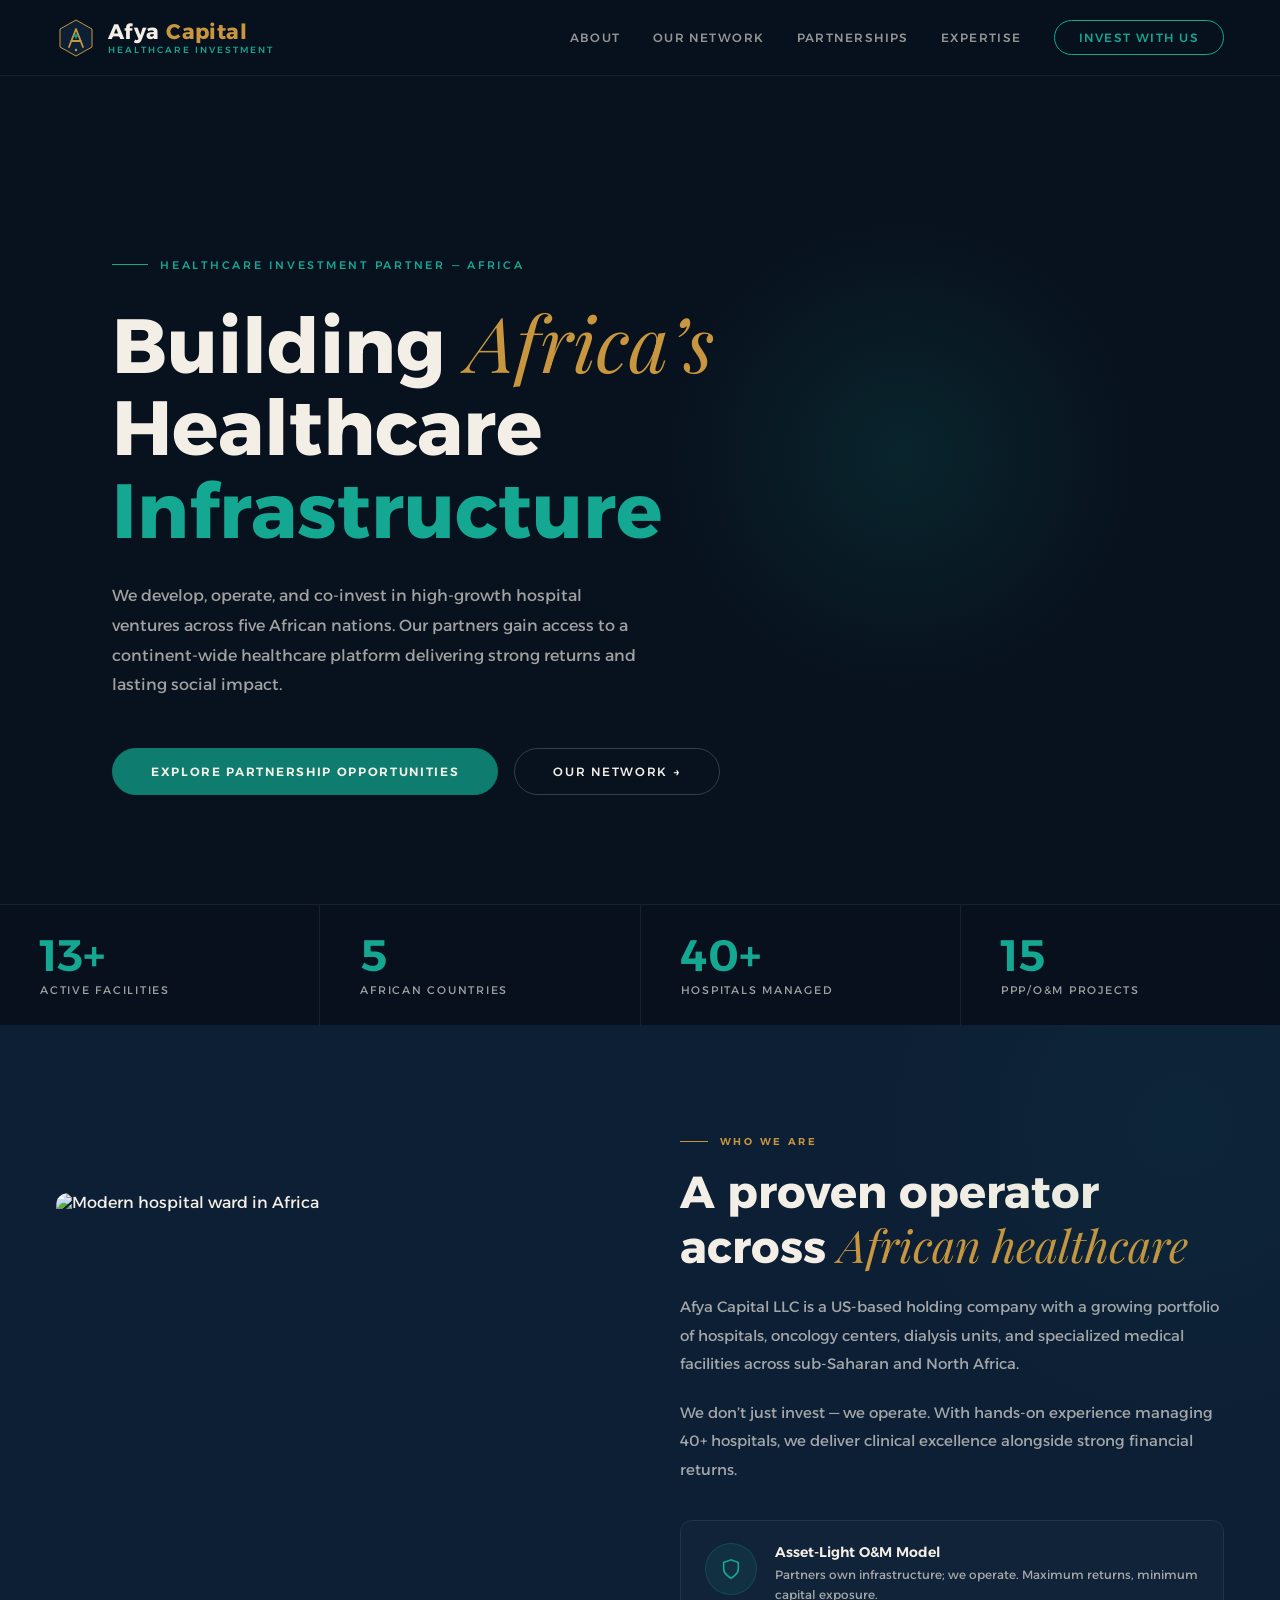
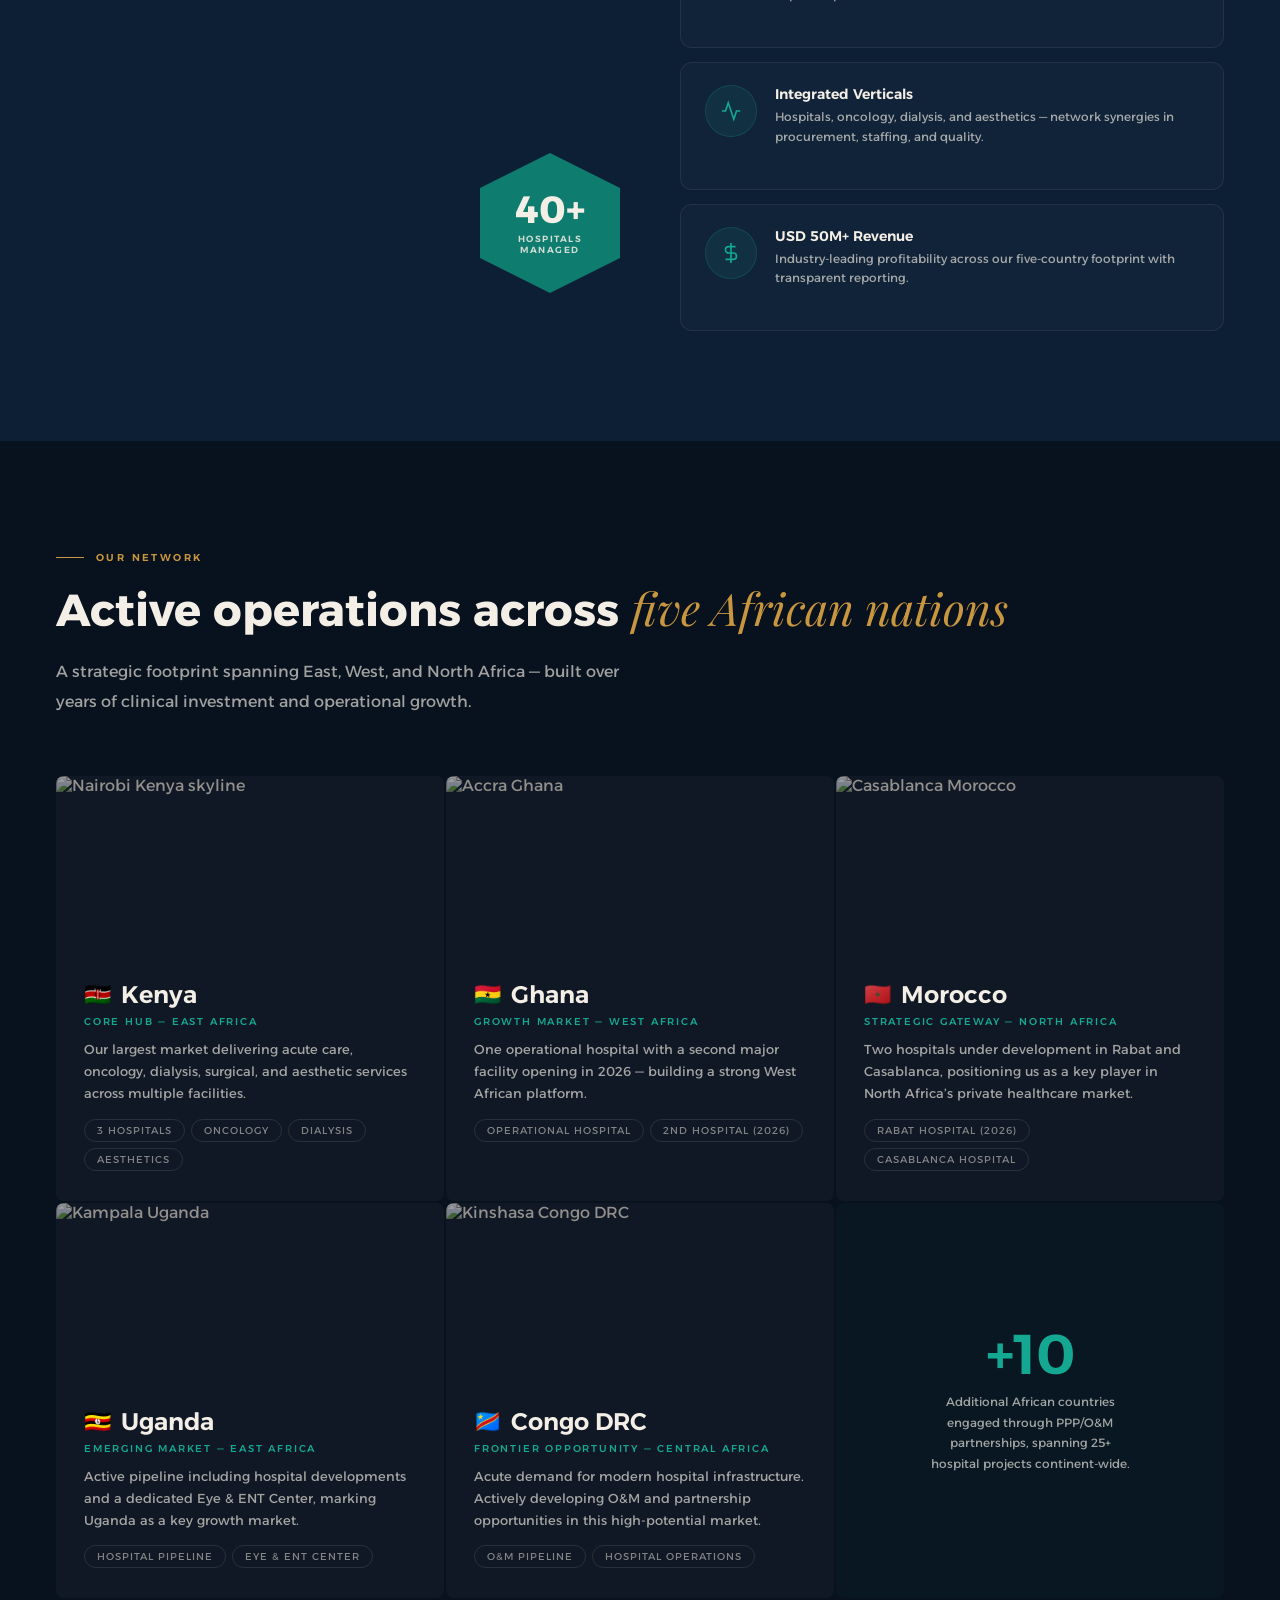
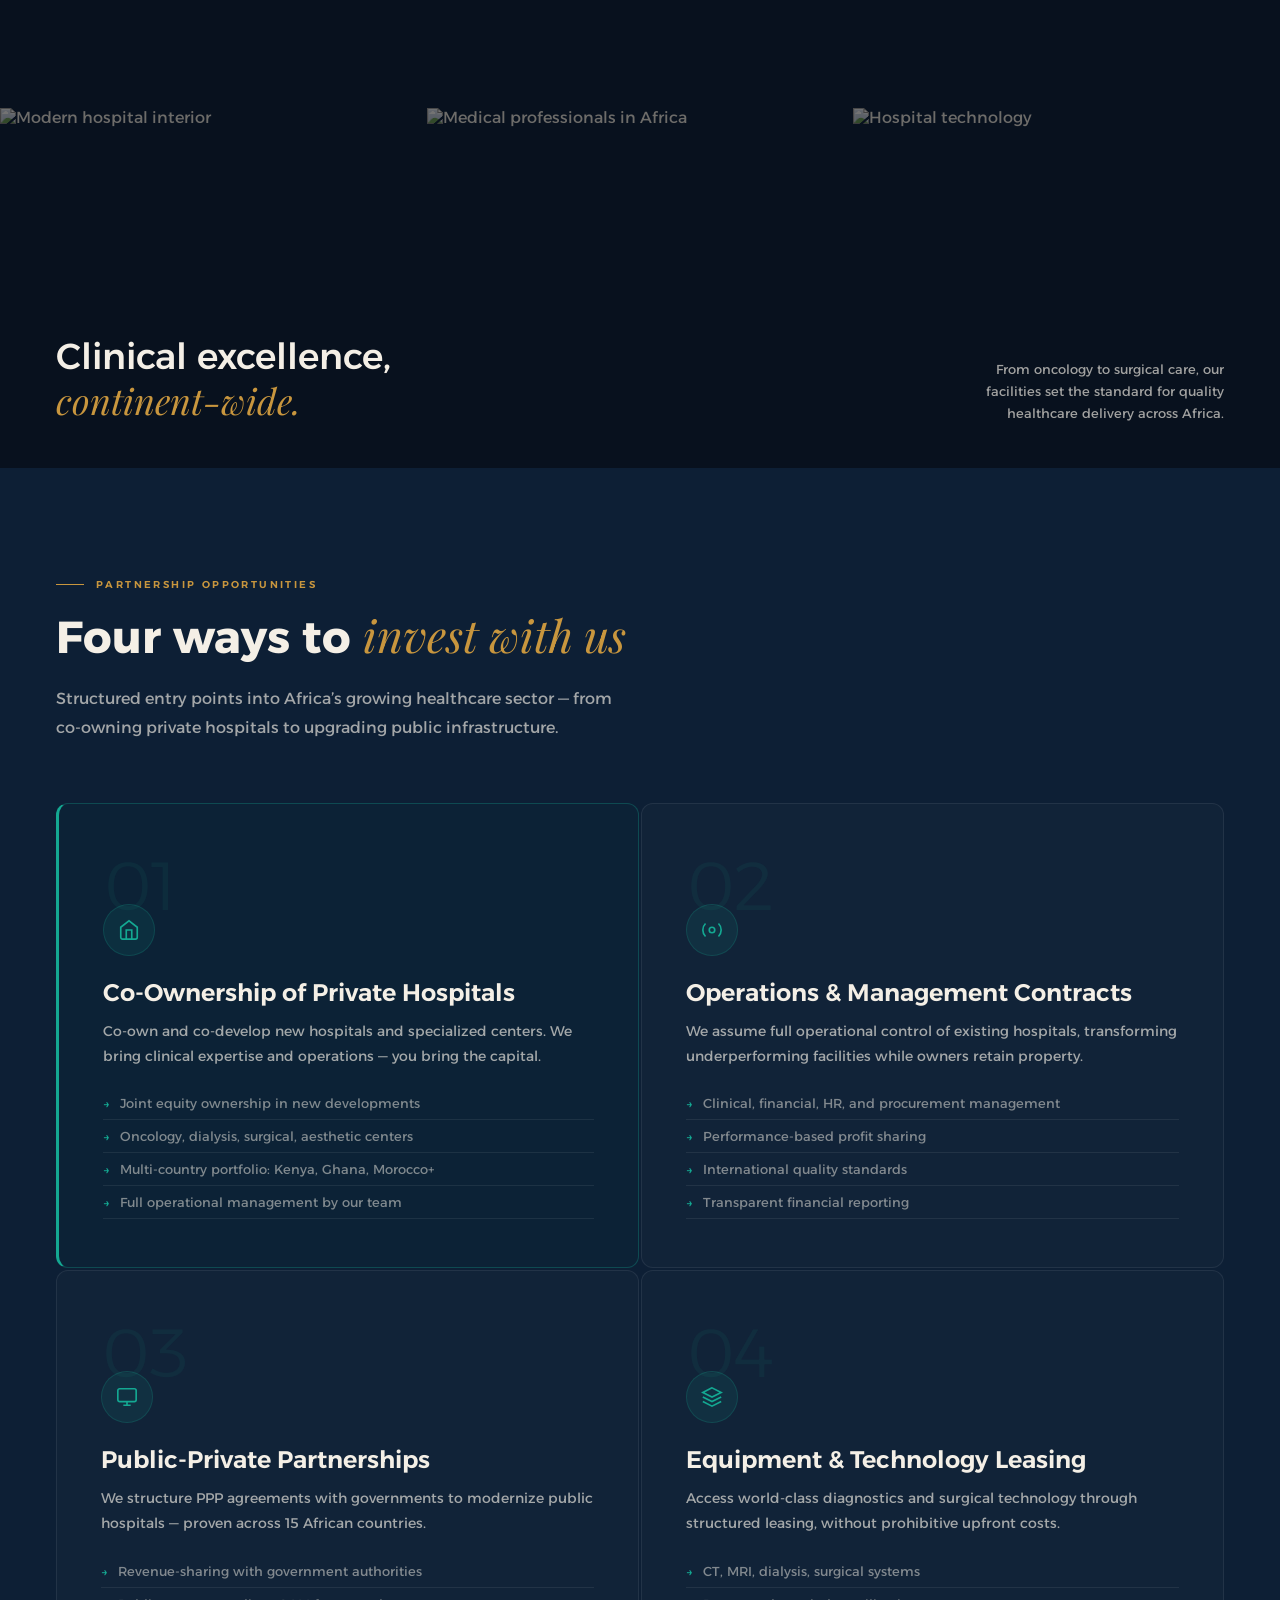
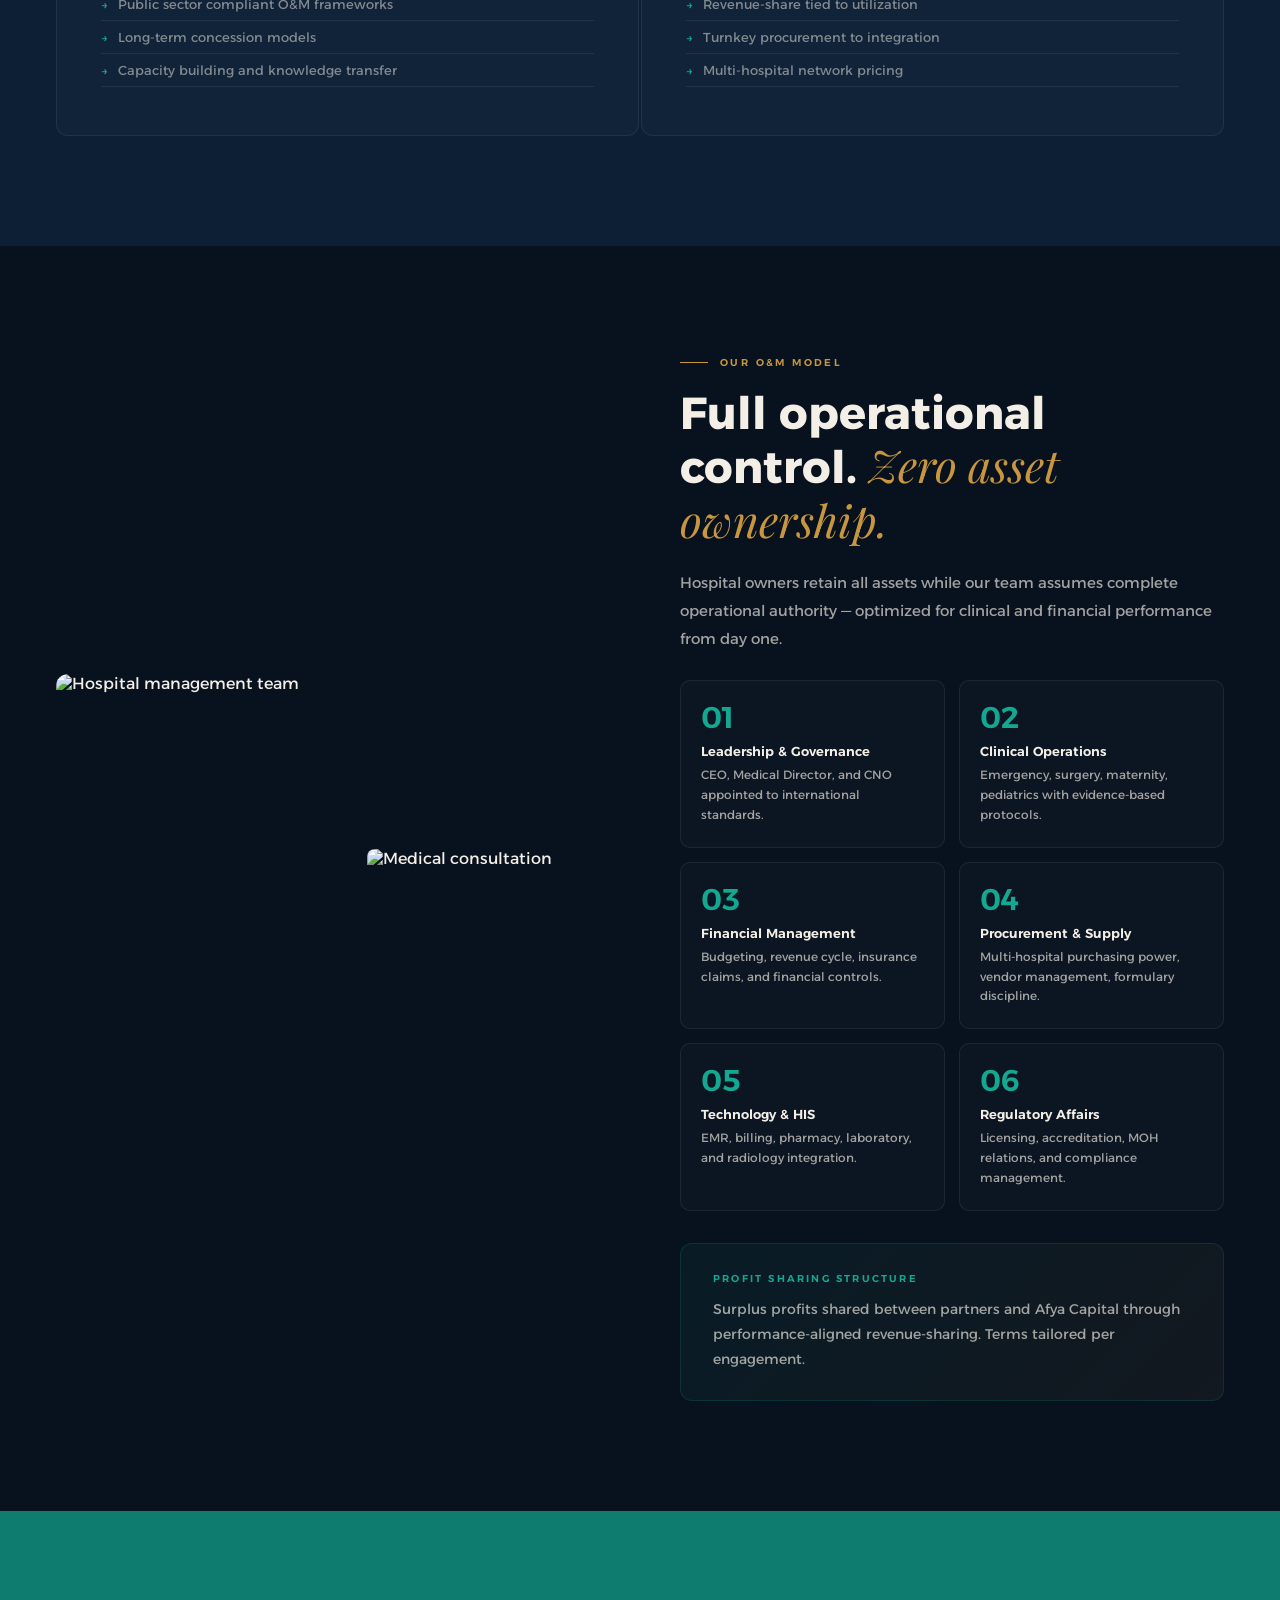
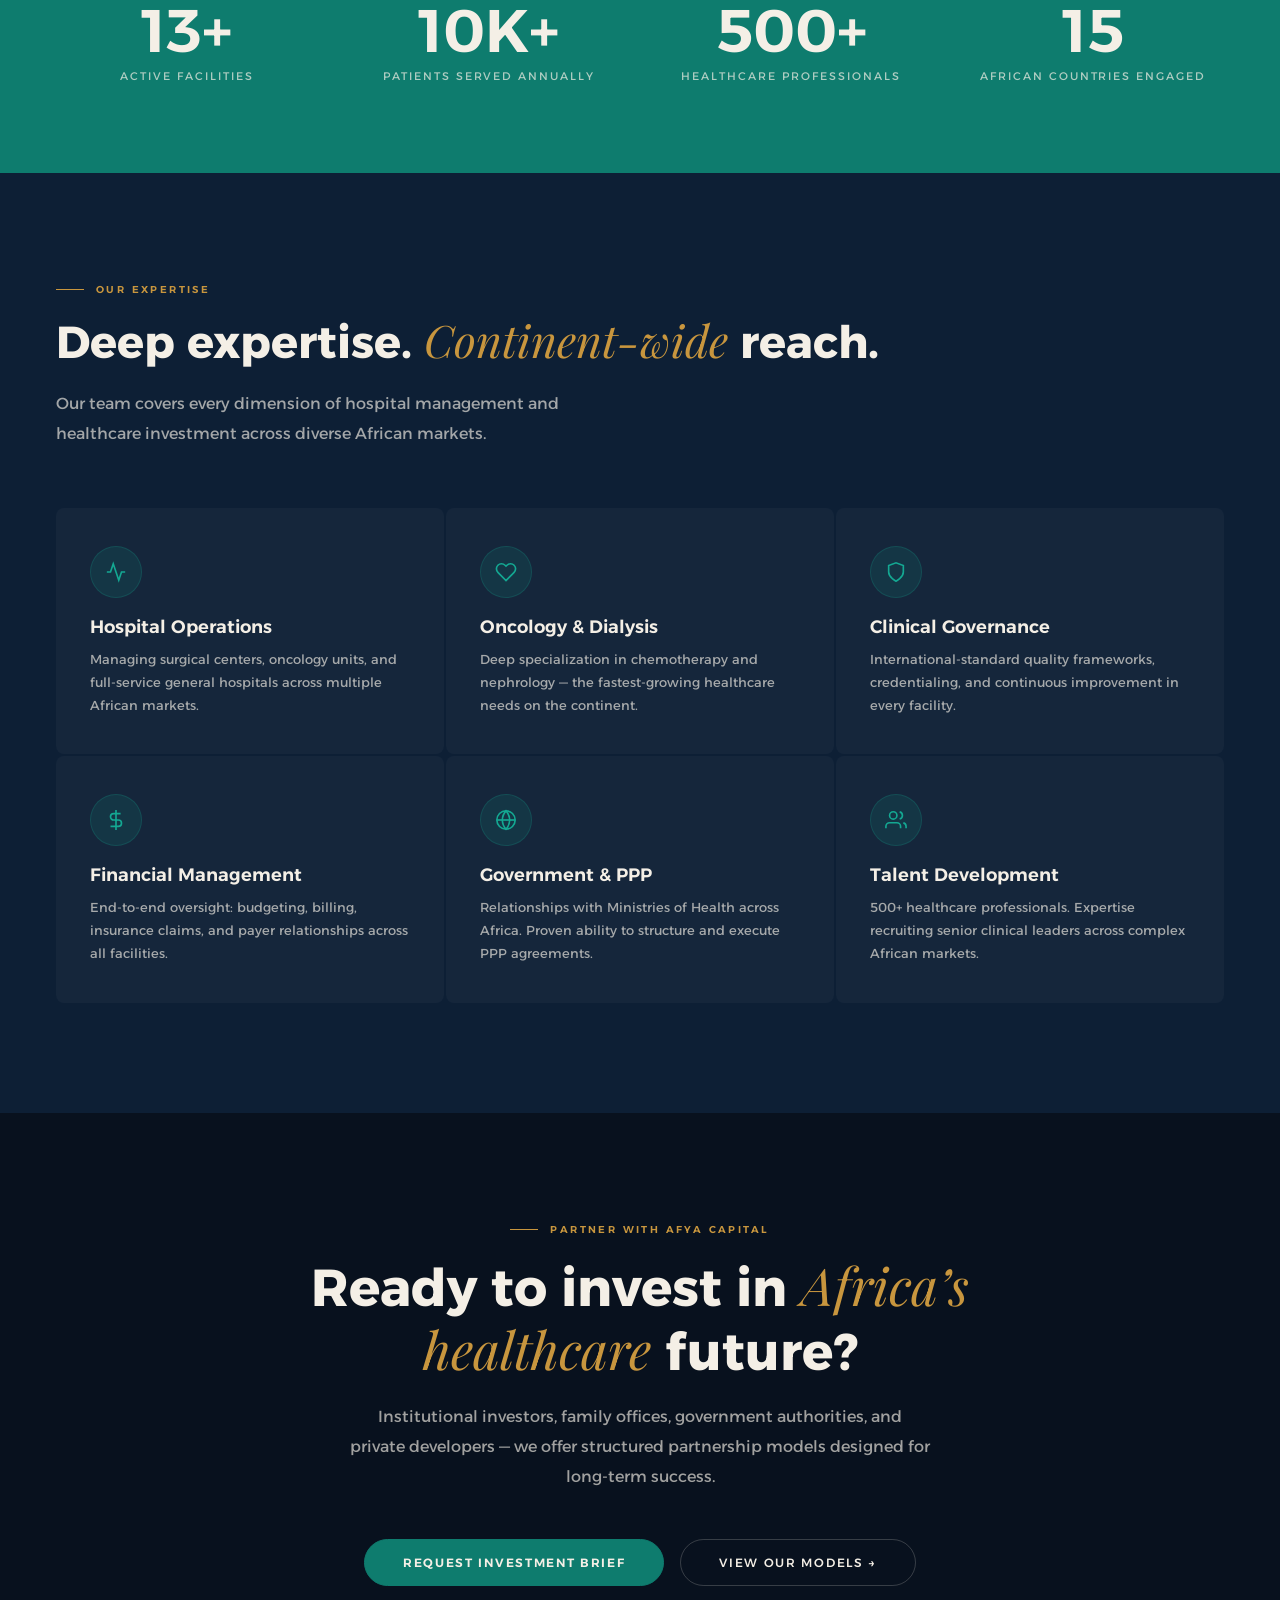
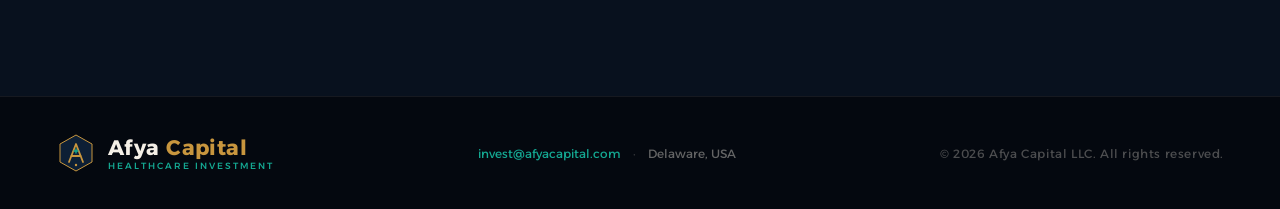
==== extracted/index.html @ 810f19a4 "Add extracted Archive.zip contents Raw extracted files from Archive.zip including both the standalon" ====
<!DOCTYPE html>
<html lang="en">
<head>
  <meta charset="UTF-8">
  <meta name="viewport" content="width=device-width, initial-scale=1.0">
  <title>Afya Capital — Building Africa's Healthcare Future</title>
  <meta name="description" content="Afya Capital is a diversified healthcare holding company developing, operating, and co-investing in high-growth hospital ventures across Africa.">
  <meta name="theme-color" content="#08111e">

  <!-- Open Graph -->
  <meta property="og:title" content="Afya Capital — Building Africa's Healthcare Future">
  <meta property="og:description" content="A diversified healthcare holding company developing, operating, and co-investing in high-growth hospital ventures across Africa.">
  <meta property="og:type" content="website">

  <!-- Twitter Card -->
  <meta name="twitter:card" content="summary_large_image">
  <meta name="twitter:title" content="Afya Capital — Building Africa's Healthcare Future">
  <meta name="twitter:description" content="Healthcare investment partner developing hospital ventures across Africa.">

  <!-- Preconnect -->
  <link rel="preconnect" href="https://fonts.googleapis.com">
  <link rel="preconnect" href="https://fonts.gstatic.com" crossorigin>

  <!-- Fonts: Alexandria (body + headings) + Playfair Display (accent italic only) -->
  <link href="https://fonts.googleapis.com/css2?family=Alexandria:wght@300;400;500;600;700;800&family=Playfair+Display:ital,wght@1,400;1,500&display=swap" rel="stylesheet">

  <!-- Styles -->
  <link rel="stylesheet" href="css/styles.css">
</head>
<body>

<!-- ======================================================================
     NAV
     ====================================================================== -->
<nav>
  <a href="#" class="nav-logo">
    <svg class="logo-mark" viewBox="0 0 40 40" fill="none" xmlns="http://www.w3.org/2000/svg" aria-hidden="true">
      <path d="M20 2L36 11V29L20 38L4 29V11L20 2Z" fill="#0d1f35" stroke="#c8963e" stroke-width="1"/>
      <path d="M13 29L20 11L27 29" stroke="#c8963e" stroke-width="1.8" stroke-linecap="round" stroke-linejoin="round"/>
      <path d="M15.5 23H24.5" stroke="#c8963e" stroke-width="1.8" stroke-linecap="round"/>
      <path d="M20 16V20M18 18H22" stroke="#14a892" stroke-width="1.4" stroke-linecap="round"/>
      <circle cx="20" cy="32" r="1.2" fill="#c8963e"/>
    </svg>
    <div class="logo-text-group">
      <div class="logo-name">Afya <span>Capital</span></div>
      <div class="logo-tagline">Healthcare Investment</div>
    </div>
  </a>
  <div class="nav-links" id="navLinks">
    <a href="#about">About</a>
    <a href="#network">Our Network</a>
    <a href="#partnerships">Partnerships</a>
    <a href="#expertise">Expertise</a>
    <a href="#contact" class="nav-cta">Invest With Us</a>
  </div>
  <button class="nav-hamburger" id="menuToggle" aria-label="Toggle navigation menu" aria-expanded="false">
    <span></span>
    <span></span>
    <span></span>
  </button>
</nav>

<main>

<!-- ======================================================================
     HERO
     ====================================================================== -->
<section id="hero">
  <div class="hero-image"></div>
  <div class="hero-overlay"></div>
  <div class="hero-glow"></div>
  <div class="hero-content">
    <div class="hero-eyebrow">
      <div class="hero-eyebrow-line"></div>
      <span>Healthcare Investment Partner &mdash; Africa</span>
    </div>
    <h1>Building <em class="italic">Africa&rsquo;s</em><br>Healthcare<br><span class="accent">Infrastructure</span></h1>
    <p class="hero-body">We develop, operate, and co-invest in high-growth hospital ventures across five African nations. Our partners gain access to a continent-wide healthcare platform delivering strong returns and lasting social impact.</p>
    <div class="hero-actions">
      <a href="#partnerships" class="btn-gold">Explore Partnership Opportunities</a>
      <a href="#network" class="btn-ghost">Our Network &rarr;</a>
    </div>
  </div>
  <div class="hero-stats">
    <div class="hstat"><div class="hstat-num">13+</div><div class="hstat-label">Active Facilities</div></div>
    <div class="hstat"><div class="hstat-num">5</div><div class="hstat-label">African Countries</div></div>
    <div class="hstat"><div class="hstat-num">40+</div><div class="hstat-label">Hospitals Managed</div></div>
    <div class="hstat"><div class="hstat-num">15</div><div class="hstat-label">PPP/O&amp;M Projects</div></div>
  </div>
</section>

<!-- ======================================================================
     ABOUT
     ====================================================================== -->
<section id="about" class="animate-on-scroll">
  <div class="container">
    <div class="about-layout">
      <div class="about-image-wrap">
        <img class="about-img" src="https://images.unsplash.com/photo-1631815588090-d4bfec5b1ccb?w=800&q=80&auto=format&fit=crop" alt="Modern hospital ward in Africa" loading="lazy">
        <div class="about-img-badge">
          <div class="badge-num">40+</div>
          <div class="badge-text">Hospitals<br>Managed</div>
        </div>
      </div>
      <div class="about-text">
        <div class="eyebrow"><span>Who We Are</span></div>
        <h2>A proven operator across <em>African healthcare</em></h2>
        <p>Afya Capital LLC is a US-based holding company with a growing portfolio of hospitals, oncology centers, dialysis units, and specialized medical facilities across sub-Saharan and North Africa.</p>
        <p>We don&rsquo;t just invest &mdash; we operate. With hands-on experience managing 40+ hospitals, we deliver clinical excellence alongside strong financial returns.</p>
        <div class="pillars">
          <div class="pillar">
            <div class="pillar-icon"><svg viewBox="0 0 24 24" aria-hidden="true"><path d="M12 22s8-4 8-10V5l-8-3-8 3v7c0 6 8 10 8 10z"/></svg></div>
            <div class="pillar-body">
              <h4>Asset-Light O&amp;M Model</h4>
              <p>Partners own infrastructure; we operate. Maximum returns, minimum capital exposure.</p>
            </div>
          </div>
          <div class="pillar">
            <div class="pillar-icon"><svg viewBox="0 0 24 24" aria-hidden="true"><polyline points="22 12 18 12 15 21 9 3 6 12 2 12"/></svg></div>
            <div class="pillar-body">
              <h4>Integrated Verticals</h4>
              <p>Hospitals, oncology, dialysis, and aesthetics &mdash; network synergies in procurement, staffing, and quality.</p>
            </div>
          </div>
          <div class="pillar">
            <div class="pillar-icon"><svg viewBox="0 0 24 24" aria-hidden="true"><line x1="12" y1="1" x2="12" y2="23"/><path d="M17 5H9.5a3.5 3.5 0 000 7h5a3.5 3.5 0 010 7H6"/></svg></div>
            <div class="pillar-body">
              <h4>USD 50M+ Revenue</h4>
              <p>Industry-leading profitability across our five-country footprint with transparent reporting.</p>
            </div>
          </div>
        </div>
      </div>
    </div>
  </div>
</section>

<!-- ======================================================================
     NETWORK
     ====================================================================== -->
<section id="network" class="animate-on-scroll">
  <div class="container">
    <div class="eyebrow"><span>Our Network</span></div>
    <h2>Active operations across <em>five African nations</em></h2>
    <p class="lead">A strategic footprint spanning East, West, and North Africa &mdash; built over years of clinical investment and operational growth.</p>
    <div class="countries-grid">
      <div class="country-card">
        <img class="country-img" src="https://images.unsplash.com/photo-1611348524140-53c9a25263d6?w=700&q=70&auto=format&fit=crop" alt="Nairobi Kenya skyline" loading="lazy">
        <div class="country-body">
          <div class="country-flag-name"><span class="cflag">&#x1F1F0;&#x1F1EA;</span><span class="cname">Kenya</span></div>
          <div class="crole">Core Hub &mdash; East Africa</div>
          <p class="cdesc">Our largest market delivering acute care, oncology, dialysis, surgical, and aesthetic services across multiple facilities.</p>
          <div class="ctags"><span class="ctag">3 Hospitals</span><span class="ctag">Oncology</span><span class="ctag">Dialysis</span><span class="ctag">Aesthetics</span></div>
        </div>
      </div>
      <div class="country-card">
        <img class="country-img" src="https://images.unsplash.com/photo-1596005554384-d293674c91d7?w=700&q=70&auto=format&fit=crop" alt="Accra Ghana" loading="lazy">
        <div class="country-body">
          <div class="country-flag-name"><span class="cflag">&#x1F1EC;&#x1F1ED;</span><span class="cname">Ghana</span></div>
          <div class="crole">Growth Market &mdash; West Africa</div>
          <p class="cdesc">One operational hospital with a second major facility opening in 2026 &mdash; building a strong West African platform.</p>
          <div class="ctags"><span class="ctag">Operational Hospital</span><span class="ctag">2nd Hospital (2026)</span></div>
        </div>
      </div>
      <div class="country-card">
        <img class="country-img" src="https://images.unsplash.com/photo-1569383746724-6f1b882b8f46?w=700&q=70&auto=format&fit=crop" alt="Casablanca Morocco" loading="lazy">
        <div class="country-body">
          <div class="country-flag-name"><span class="cflag">&#x1F1F2;&#x1F1E6;</span><span class="cname">Morocco</span></div>
          <div class="crole">Strategic Gateway &mdash; North Africa</div>
          <p class="cdesc">Two hospitals under development in Rabat and Casablanca, positioning us as a key player in North Africa&rsquo;s private healthcare market.</p>
          <div class="ctags"><span class="ctag">Rabat Hospital (2026)</span><span class="ctag">Casablanca Hospital</span></div>
        </div>
      </div>
      <div class="country-card">
        <img class="country-img" src="https://images.unsplash.com/photo-1619451334792-150fd785ee74?w=700&q=70&auto=format&fit=crop" alt="Kampala Uganda" loading="lazy">
        <div class="country-body">
          <div class="country-flag-name"><span class="cflag">&#x1F1FA;&#x1F1EC;</span><span class="cname">Uganda</span></div>
          <div class="crole">Emerging Market &mdash; East Africa</div>
          <p class="cdesc">Active pipeline including hospital developments and a dedicated Eye &amp; ENT Center, marking Uganda as a key growth market.</p>
          <div class="ctags"><span class="ctag">Hospital Pipeline</span><span class="ctag">Eye &amp; ENT Center</span></div>
        </div>
      </div>
      <div class="country-card">
        <img class="country-img" src="https://images.unsplash.com/photo-1580060839134-75a5edca2e99?w=700&q=70&auto=format&fit=crop" alt="Kinshasa Congo DRC" loading="lazy">
        <div class="country-body">
          <div class="country-flag-name"><span class="cflag">&#x1F1E8;&#x1F1E9;</span><span class="cname">Congo DRC</span></div>
          <div class="crole">Frontier Opportunity &mdash; Central Africa</div>
          <p class="cdesc">Acute demand for modern hospital infrastructure. Actively developing O&amp;M and partnership opportunities in this high-potential market.</p>
          <div class="ctags"><span class="ctag">O&amp;M Pipeline</span><span class="ctag">Hospital Operations</span></div>
        </div>
      </div>
      <div class="country-card country-card-more">
        <div class="country-body">
          <div class="more-num">+10</div>
          <p class="more-text">Additional African countries engaged through PPP/O&amp;M partnerships, spanning 25+ hospital projects continent-wide.</p>
        </div>
      </div>
    </div>
  </div>
</section>

<!-- ======================================================================
     IMAGE BAND
     ====================================================================== -->
<div class="image-band">
  <img class="band-img" src="https://images.unsplash.com/photo-1519494026892-80bbd2d6fd0d?w=700&q=70&auto=format&fit=crop" alt="Modern hospital interior" loading="lazy">
  <img class="band-img" src="https://images.unsplash.com/photo-1584982751601-97dcc096659c?w=700&q=70&auto=format&fit=crop" alt="Medical professionals in Africa" loading="lazy">
  <img class="band-img" src="https://images.unsplash.com/photo-1666214280557-f1b5022eb634?w=700&q=70&auto=format&fit=crop" alt="Hospital technology" loading="lazy">
  <div class="band-overlay"></div>
  <div class="band-caption">
    <h3>Clinical excellence, <em>continent-wide.</em></h3>
    <p>From oncology to surgical care, our facilities set the standard for quality healthcare delivery across Africa.</p>
  </div>
</div>

<!-- ======================================================================
     PARTNERSHIPS
     ====================================================================== -->
<section id="partnerships" class="animate-on-scroll">
  <div class="container">
    <div class="eyebrow"><span>Partnership Opportunities</span></div>
    <h2>Four ways to <em>invest with us</em></h2>
    <p class="lead">Structured entry points into Africa&rsquo;s growing healthcare sector &mdash; from co-owning private hospitals to upgrading public infrastructure.</p>
    <div class="pship-grid">
      <div class="pship-card pship-featured">
        <div class="pship-num">01</div>
        <div class="pship-icon"><svg viewBox="0 0 24 24" aria-hidden="true"><path d="M3 9l9-7 9 7v11a2 2 0 01-2 2H5a2 2 0 01-2-2z"/><polyline points="9 22 9 12 15 12 15 22"/></svg></div>
        <h3>Co-Ownership of Private Hospitals</h3>
        <p>Co-own and co-develop new hospitals and specialized centers. We bring clinical expertise and operations &mdash; you bring the capital.</p>
        <ul>
          <li>Joint equity ownership in new developments</li>
          <li>Oncology, dialysis, surgical, aesthetic centers</li>
          <li>Multi-country portfolio: Kenya, Ghana, Morocco+</li>
          <li>Full operational management by our team</li>
        </ul>
      </div>
      <div class="pship-card">
        <div class="pship-num">02</div>
        <div class="pship-icon"><svg viewBox="0 0 24 24" aria-hidden="true"><circle cx="12" cy="12" r="3"/><path d="M19.07 4.93a10 10 0 010 14.14M4.93 4.93a10 10 0 000 14.14"/></svg></div>
        <h3>Operations &amp; Management Contracts</h3>
        <p>We assume full operational control of existing hospitals, transforming underperforming facilities while owners retain property.</p>
        <ul>
          <li>Clinical, financial, HR, and procurement management</li>
          <li>Performance-based profit sharing</li>
          <li>International quality standards</li>
          <li>Transparent financial reporting</li>
        </ul>
      </div>
      <div class="pship-card">
        <div class="pship-num">03</div>
        <div class="pship-icon"><svg viewBox="0 0 24 24" aria-hidden="true"><rect x="2" y="3" width="20" height="14" rx="2"/><path d="M8 21h8M12 17v4"/></svg></div>
        <h3>Public-Private Partnerships</h3>
        <p>We structure PPP agreements with governments to modernize public hospitals &mdash; proven across 15 African countries.</p>
        <ul>
          <li>Revenue-sharing with government authorities</li>
          <li>Public sector compliant O&amp;M frameworks</li>
          <li>Long-term concession models</li>
          <li>Capacity building and knowledge transfer</li>
        </ul>
      </div>
      <div class="pship-card">
        <div class="pship-num">04</div>
        <div class="pship-icon"><svg viewBox="0 0 24 24" aria-hidden="true"><path d="M12 2L2 7l10 5 10-5-10-5zM2 17l10 5 10-5M2 12l10 5 10-5"/></svg></div>
        <h3>Equipment &amp; Technology Leasing</h3>
        <p>Access world-class diagnostics and surgical technology through structured leasing, without prohibitive upfront costs.</p>
        <ul>
          <li>CT, MRI, dialysis, surgical systems</li>
          <li>Revenue-share tied to utilization</li>
          <li>Turnkey procurement to integration</li>
          <li>Multi-hospital network pricing</li>
        </ul>
      </div>
    </div>
  </div>
</section>

<!-- ======================================================================
     O&M MODEL
     ====================================================================== -->
<section id="om" class="animate-on-scroll">
  <div class="container">
    <div class="om-layout">
      <div class="om-image-stack">
        <img class="om-img-main" src="https://images.unsplash.com/photo-1586773860418-d37222d8fce3?w=800&q=80&auto=format&fit=crop" alt="Hospital management team" loading="lazy">
        <img class="om-img-inset" src="https://images.unsplash.com/photo-1576091160399-112ba8d25d1d?w=500&q=80&auto=format&fit=crop" alt="Medical consultation" loading="lazy">
      </div>
      <div>
        <div class="eyebrow"><span>Our O&amp;M Model</span></div>
        <h2>Full operational control. <em>Zero asset ownership.</em></h2>
        <p class="om-text-lead">Hospital owners retain all assets while our team assumes complete operational authority &mdash; optimized for clinical and financial performance from day one.</p>
        <div class="om-cards">
          <div class="om-card"><div class="om-card-n">01</div><h4>Leadership &amp; Governance</h4><p>CEO, Medical Director, and CNO appointed to international standards.</p></div>
          <div class="om-card"><div class="om-card-n">02</div><h4>Clinical Operations</h4><p>Emergency, surgery, maternity, pediatrics with evidence-based protocols.</p></div>
          <div class="om-card"><div class="om-card-n">03</div><h4>Financial Management</h4><p>Budgeting, revenue cycle, insurance claims, and financial controls.</p></div>
          <div class="om-card"><div class="om-card-n">04</div><h4>Procurement &amp; Supply</h4><p>Multi-hospital purchasing power, vendor management, formulary discipline.</p></div>
          <div class="om-card"><div class="om-card-n">05</div><h4>Technology &amp; HIS</h4><p>EMR, billing, pharmacy, laboratory, and radiology integration.</p></div>
          <div class="om-card"><div class="om-card-n">06</div><h4>Regulatory Affairs</h4><p>Licensing, accreditation, MOH relations, and compliance management.</p></div>
        </div>
        <div class="profit-box">
          <h4>Profit Sharing Structure</h4>
          <p>Surplus profits shared between partners and Afya Capital through performance-aligned revenue-sharing. Terms tailored per engagement.</p>
        </div>
      </div>
    </div>
  </div>
</section>

<!-- ======================================================================
     IMPACT BAND
     ====================================================================== -->
<div class="impact-band">
  <div class="impact-inner">
    <div class="impact-grid">
      <div class="impact-stat"><div class="impact-num">13+</div><div class="impact-label">Active Facilities</div></div>
      <div class="impact-stat"><div class="impact-num">10K+</div><div class="impact-label">Patients Served Annually</div></div>
      <div class="impact-stat"><div class="impact-num">500+</div><div class="impact-label">Healthcare Professionals</div></div>
      <div class="impact-stat"><div class="impact-num">15</div><div class="impact-label">African Countries Engaged</div></div>
    </div>
  </div>
</div>

<!-- ======================================================================
     EXPERTISE
     ====================================================================== -->
<section id="expertise" class="animate-on-scroll">
  <div class="expertise-bg-img"></div>
  <div class="expertise-wrap container">
    <div class="eyebrow"><span>Our Expertise</span></div>
    <h2>Deep expertise. <em>Continent-wide</em> reach.</h2>
    <p class="lead">Our team covers every dimension of hospital management and healthcare investment across diverse African markets.</p>
    <div class="expertise-grid">
      <div class="exp-item">
        <div class="exp-icon"><svg viewBox="0 0 24 24" aria-hidden="true"><path d="M22 12h-4l-3 9L9 3l-3 9H2"/></svg></div>
        <h4>Hospital Operations</h4>
        <p>Managing surgical centers, oncology units, and full-service general hospitals across multiple African markets.</p>
      </div>
      <div class="exp-item">
        <div class="exp-icon"><svg viewBox="0 0 24 24" aria-hidden="true"><path d="M20.84 4.61a5.5 5.5 0 00-7.78 0L12 5.67l-1.06-1.06a5.5 5.5 0 00-7.78 7.78l1.06 1.06L12 21.23l7.78-7.78 1.06-1.06a5.5 5.5 0 000-7.78z"/></svg></div>
        <h4>Oncology &amp; Dialysis</h4>
        <p>Deep specialization in chemotherapy and nephrology &mdash; the fastest-growing healthcare needs on the continent.</p>
      </div>
      <div class="exp-item">
        <div class="exp-icon"><svg viewBox="0 0 24 24" aria-hidden="true"><path d="M12 22s8-4 8-10V5l-8-3-8 3v7c0 6 8 10 8 10z"/></svg></div>
        <h4>Clinical Governance</h4>
        <p>International-standard quality frameworks, credentialing, and continuous improvement in every facility.</p>
      </div>
      <div class="exp-item">
        <div class="exp-icon"><svg viewBox="0 0 24 24" aria-hidden="true"><line x1="12" y1="1" x2="12" y2="23"/><path d="M17 5H9.5a3.5 3.5 0 000 7h5a3.5 3.5 0 010 7H6"/></svg></div>
        <h4>Financial Management</h4>
        <p>End-to-end oversight: budgeting, billing, insurance claims, and payer relationships across all facilities.</p>
      </div>
      <div class="exp-item">
        <div class="exp-icon"><svg viewBox="0 0 24 24" aria-hidden="true"><circle cx="12" cy="12" r="10"/><line x1="2" y1="12" x2="22" y2="12"/><path d="M12 2a15.3 15.3 0 014 10 15.3 15.3 0 01-4 10 15.3 15.3 0 01-4-10 15.3 15.3 0 014-10z"/></svg></div>
        <h4>Government &amp; PPP</h4>
        <p>Relationships with Ministries of Health across Africa. Proven ability to structure and execute PPP agreements.</p>
      </div>
      <div class="exp-item">
        <div class="exp-icon"><svg viewBox="0 0 24 24" aria-hidden="true"><path d="M17 21v-2a4 4 0 00-4-4H5a4 4 0 00-4 4v2"/><circle cx="9" cy="7" r="4"/><path d="M23 21v-2a4 4 0 00-3-3.87M16 3.13a4 4 0 010 7.75"/></svg></div>
        <h4>Talent Development</h4>
        <p>500+ healthcare professionals. Expertise recruiting senior clinical leaders across complex African markets.</p>
      </div>
    </div>
  </div>
</section>

<!-- ======================================================================
     CTA / CONTACT
     ====================================================================== -->
<section id="contact" class="animate-on-scroll">
  <div class="contact-image"></div>
  <div class="contact-inner">
    <div class="eyebrow eyebrow--center"><span>Partner With Afya Capital</span></div>
    <h2>Ready to invest in <em>Africa&rsquo;s healthcare</em> future?</h2>
    <p class="lead">Institutional investors, family offices, government authorities, and private developers &mdash; we offer structured partnership models designed for long-term success.</p>
    <div class="contact-actions">
      <a href="mailto:invest@afyacapital.com" class="btn-gold">Request Investment Brief</a>
      <a href="#partnerships" class="btn-ghost">View Our Models &rarr;</a>
    </div>
  </div>
</section>

</main>

<!-- ======================================================================
     FOOTER
     ====================================================================== -->
<footer>
  <div class="footer-logo">
    <svg class="logo-mark" viewBox="0 0 40 40" fill="none" xmlns="http://www.w3.org/2000/svg" aria-hidden="true">
      <path d="M20 2L36 11V29L20 38L4 29V11L20 2Z" fill="#0d1f35" stroke="#c8963e" stroke-width="1"/>
      <path d="M13 29L20 11L27 29" stroke="#c8963e" stroke-width="1.8" stroke-linecap="round" stroke-linejoin="round"/>
      <path d="M15.5 23H24.5" stroke="#c8963e" stroke-width="1.8" stroke-linecap="round"/>
      <path d="M20 16V20M18 18H22" stroke="#14a892" stroke-width="1.4" stroke-linecap="round"/>
      <circle cx="20" cy="32" r="1.2" fill="#c8963e"/>
    </svg>
    <div class="logo-text-group">
      <div class="logo-name">Afya <span>Capital</span></div>
      <div class="logo-tagline">Healthcare Investment</div>
    </div>
  </div>
  <div class="footer-links">
    <a href="mailto:invest@afyacapital.com">invest@afyacapital.com</a>
    <span class="footer-sep">&middot;</span>
    <span>Delaware, USA</span>
  </div>
  <p>&copy; 2026 Afya Capital LLC. All rights reserved.</p>
</footer>

<!-- Main JS -->
<script src="js/main.js"></script>
</body>
</html>
---- extracted/css/styles.css ----
/* ==========================================================================
   Afya Capital — Healthcare Investment Landing Page
   Unified dark theme with modern styling
   Fonts: Alexandria (primary) + Playfair Display italic (accent)
   ========================================================================== */

:root {
  --deep: #08111e;
  --navy: #0d1f35;
  --teal: #0e7c6e;
  --teal-light: #14a892;
  --gold: #c8963e;
  --gold-light: #e8b96a;
  --cream: #f4efe6;
  --muted: rgba(244, 239, 230, 0.65);
  --border: rgba(255, 255, 255, 0.07);
  --max-w: 1320px;
}

/* --- Reset --- */
*,
*::before,
*::after {
  box-sizing: border-box;
  margin: 0;
  padding: 0;
}

html {
  scroll-behavior: smooth;
}

body {
  font-family: 'Alexandria', sans-serif;
  background: var(--deep);
  color: var(--cream);
  overflow-x: hidden;
}

img {
  max-width: 100%;
  height: auto;
  display: block;
}

a {
  text-decoration: none;
  color: inherit;
}

ul, ol {
  list-style: none;
}

button {
  font-family: inherit;
  cursor: pointer;
  border: none;
  background: none;
}

/* --- Container --- */
.container {
  max-width: var(--max-w);
  margin: 0 auto;
}

/* --- Focus styles --- */
:focus-visible {
  outline: 2px solid var(--teal-light);
  outline-offset: 3px;
}

.btn-gold:focus-visible,
.btn-ghost:focus-visible {
  outline-offset: 4px;
}

/* --- Scrollbar --- */
::-webkit-scrollbar {
  width: 4px;
}

::-webkit-scrollbar-track {
  background: var(--deep);
}

::-webkit-scrollbar-thumb {
  background: var(--teal);
  border-radius: 2px;
}

/* ==========================================================================
   Navigation
   ========================================================================== */
nav {
  position: fixed;
  top: 0;
  left: 0;
  right: 0;
  z-index: 200;
  display: flex;
  align-items: center;
  justify-content: space-between;
  padding: 0 56px;
  height: 76px;
  background: rgba(8, 17, 30, 0.92);
  backdrop-filter: blur(16px);
  border-bottom: 1px solid var(--border);
}

.nav-logo {
  display: flex;
  align-items: center;
  gap: 12px;
}

.logo-mark {
  width: 40px;
  height: 40px;
  flex-shrink: 0;
}

.logo-text-group {
  display: flex;
  flex-direction: column;
  line-height: 1;
}

.logo-name {
  font-size: 21px;
  font-weight: 700;
  letter-spacing: 0.02em;
  color: var(--cream);
}

.logo-name span {
  color: var(--gold);
}

.logo-tagline {
  font-size: 9px;
  letter-spacing: 0.22em;
  text-transform: uppercase;
  color: var(--teal-light);
  margin-top: 3px;
  font-weight: 500;
}

.nav-links {
  display: flex;
  gap: 32px;
  align-items: center;
}

.nav-links a {
  font-size: 12px;
  letter-spacing: 0.12em;
  text-transform: uppercase;
  font-weight: 500;
  color: rgba(244, 239, 230, 0.6);
  transition: color 0.3s;
}

.nav-links a:hover {
  color: var(--teal-light);
}

a.nav-cta {
  padding: 9px 24px;
  border: 1px solid var(--teal-light);
  color: var(--teal-light);
  border-radius: 50px;
  transition: all 0.3s;
}

a.nav-cta:hover {
  background: var(--teal);
  border-color: var(--teal);
  color: var(--cream);
}

/* Mobile menu toggle */
.nav-hamburger {
  display: none;
  flex-direction: column;
  gap: 5px;
  padding: 8px;
  z-index: 201;
}

.nav-hamburger span {
  display: block;
  width: 24px;
  height: 2px;
  background: var(--cream);
  border-radius: 2px;
  transition: transform 0.3s, opacity 0.2s;
}

.nav-hamburger.open span:nth-child(1) {
  transform: rotate(45deg) translate(5px, 5px);
}

.nav-hamburger.open span:nth-child(2) {
  opacity: 0;
}

.nav-hamburger.open span:nth-child(3) {
  transform: rotate(-45deg) translate(5px, -5px);
}

/* ==========================================================================
   Hero
   ========================================================================== */
#hero {
  position: relative;
  min-height: 100vh;
  display: flex;
  align-items: center;
  overflow: hidden;
}

.hero-image {
  position: absolute;
  inset: 0;
  background-image: url('https://images.unsplash.com/photo-1631815589654-fec8b1e7cff7?w=1800&q=80&auto=format&fit=crop');
  background-size: cover;
  background-position: center 30%;
}

.hero-overlay {
  position: absolute;
  inset: 0;
  background:
    linear-gradient(105deg, rgba(8, 17, 30, 0.96) 0%, rgba(8, 17, 30, 0.82) 45%, rgba(8, 17, 30, 0.45) 100%),
    linear-gradient(to top, rgba(8, 17, 30, 0.7) 0%, transparent 50%);
}

.hero-glow {
  position: absolute;
  right: 10%;
  top: 20%;
  width: 500px;
  height: 500px;
  border-radius: 50%;
  background: radial-gradient(circle, rgba(14, 124, 110, 0.18) 0%, transparent 70%);
  animation: pulse 6s ease-in-out infinite;
}

@keyframes pulse {
  0%, 100% { transform: scale(1); opacity: 1; }
  50% { transform: scale(1.15); opacity: 0.7; }
}

.hero-content {
  position: relative;
  z-index: 2;
  padding: 140px 56px 120px;
  max-width: 760px;
}

.hero-eyebrow {
  display: inline-flex;
  align-items: center;
  gap: 12px;
  margin-bottom: 28px;
  animation: fadeUp 0.7s ease 0.1s both;
}

.hero-eyebrow-line {
  width: 36px;
  height: 1px;
  background: var(--teal-light);
}

.hero-eyebrow span {
  font-size: 11px;
  letter-spacing: 0.25em;
  text-transform: uppercase;
  color: var(--teal-light);
  font-weight: 500;
}

#hero h1 {
  font-size: clamp(44px, 6vw, 78px);
  font-weight: 700;
  line-height: 1.08;
  margin-bottom: 28px;
  color: var(--cream);
  animation: fadeUp 0.7s ease 0.25s both;
}

h1 .italic {
  font-family: 'Playfair Display', serif;
  font-style: italic;
  font-weight: 400;
  color: var(--gold);
}

h1 .accent {
  color: var(--teal-light);
}

.hero-body {
  font-size: 16px;
  line-height: 1.85;
  color: var(--muted);
  max-width: 540px;
  margin-bottom: 48px;
  font-weight: 400;
  animation: fadeUp 0.7s ease 0.4s both;
}

.hero-actions {
  display: flex;
  gap: 16px;
  flex-wrap: wrap;
  animation: fadeUp 0.7s ease 0.55s both;
}

/* --- Buttons --- */
.btn-gold {
  padding: 15px 38px;
  background: var(--teal);
  color: var(--cream);
  font-size: 12px;
  letter-spacing: 0.14em;
  text-transform: uppercase;
  font-weight: 600;
  transition: all 0.3s;
  border: 1px solid var(--teal);
  border-radius: 50px;
  display: inline-block;
}

.btn-gold:hover {
  background: var(--teal-light);
  border-color: var(--teal-light);
}

.btn-ghost {
  padding: 15px 38px;
  background: transparent;
  border: 1px solid rgba(244, 239, 230, 0.2);
  color: var(--cream);
  font-size: 12px;
  letter-spacing: 0.14em;
  text-transform: uppercase;
  font-weight: 500;
  transition: all 0.3s;
  border-radius: 50px;
  display: inline-block;
}

.btn-ghost:hover {
  border-color: var(--teal-light);
  color: var(--teal-light);
}

/* --- Hero Stats Bar --- */
.hero-stats {
  position: absolute;
  bottom: 0;
  left: 0;
  right: 0;
  z-index: 2;
  display: flex;
  border-top: 1px solid var(--border);
  background: rgba(8, 17, 30, 0.75);
  backdrop-filter: blur(12px);
  animation: fadeUp 0.7s ease 0.7s both;
}

.hstat {
  flex: 1;
  padding: 28px 40px;
  border-right: 1px solid var(--border);
  display: flex;
  flex-direction: column;
  gap: 6px;
}

.hstat:last-child {
  border-right: none;
}

.hstat-num {
  font-size: 44px;
  font-weight: 600;
  color: var(--teal-light);
  line-height: 1;
}

.hstat-label {
  font-size: 11px;
  letter-spacing: 0.16em;
  text-transform: uppercase;
  color: var(--muted);
}

/* ==========================================================================
   Shared Section Styles
   ========================================================================== */
section {
  padding: 110px 56px;
}

.eyebrow {
  display: flex;
  align-items: center;
  gap: 12px;
  margin-bottom: 18px;
}

.eyebrow--center {
  justify-content: center;
}

.eyebrow::before {
  content: '';
  width: 28px;
  height: 1px;
  background: var(--gold);
}

.eyebrow span {
  font-size: 10px;
  letter-spacing: 0.24em;
  text-transform: uppercase;
  color: var(--gold);
  font-weight: 600;
}

h2 {
  font-size: clamp(30px, 3.5vw, 48px);
  font-weight: 700;
  line-height: 1.18;
  margin-bottom: 20px;
  color: var(--cream);
}

h2 em {
  font-family: 'Playfair Display', serif;
  font-style: italic;
  font-weight: 400;
  color: var(--gold);
}

.lead {
  font-size: 16px;
  line-height: 1.85;
  color: var(--muted);
  max-width: 580px;
  margin-bottom: 60px;
  font-weight: 400;
}

/* ==========================================================================
   About
   ========================================================================== */
#about {
  background: var(--navy);
  position: relative;
  overflow: hidden;
}

#about::before {
  content: '';
  position: absolute;
  right: -200px;
  top: -200px;
  width: 600px;
  height: 600px;
  border-radius: 50%;
  background: radial-gradient(circle, rgba(14, 124, 110, 0.07) 0%, transparent 70%);
  pointer-events: none;
}

.about-layout {
  display: grid;
  grid-template-columns: 1fr 1fr;
  gap: 80px;
  align-items: center;
}

.about-image-wrap {
  position: relative;
}

.about-img {
  width: 100%;
  aspect-ratio: 4 / 5;
  object-fit: cover;
  display: block;
  border-radius: 12px;
}

.about-img-badge {
  position: absolute;
  bottom: -20px;
  right: -20px;
  width: 140px;
  height: 140px;
  background: var(--teal);
  display: flex;
  flex-direction: column;
  align-items: center;
  justify-content: center;
  clip-path: polygon(50% 0%, 100% 25%, 100% 75%, 50% 100%, 0% 75%, 0% 25%);
}

.badge-num {
  font-size: 38px;
  font-weight: 700;
  color: var(--cream);
  line-height: 1;
}

.badge-text {
  font-size: 9px;
  letter-spacing: 0.16em;
  text-transform: uppercase;
  color: rgba(244, 239, 230, 0.85);
  margin-top: 4px;
  font-weight: 600;
  text-align: center;
}

.about-text p {
  font-size: 15px;
  line-height: 1.9;
  color: var(--muted);
  margin-bottom: 20px;
}

.pillars {
  display: flex;
  flex-direction: column;
  gap: 14px;
  margin-top: 36px;
}

.pillar {
  display: flex;
  gap: 18px;
  align-items: flex-start;
  padding: 22px 24px;
  border: 1px solid var(--border);
  border-radius: 12px;
  background: rgba(255, 255, 255, 0.02);
  transition: border-color 0.3s, background 0.3s;
}

.pillar:hover {
  border-color: rgba(20, 168, 146, 0.3);
  background: rgba(14, 124, 110, 0.05);
}

.pillar-icon {
  width: 52px;
  height: 52px;
  flex-shrink: 0;
  background: rgba(20, 168, 146, 0.1);
  border-radius: 50%;
  border: 1px solid rgba(20, 168, 146, 0.2);
  display: flex;
  align-items: center;
  justify-content: center;
}

.pillar-icon svg {
  width: 22px;
  height: 22px;
  stroke: var(--teal-light);
  fill: none;
  stroke-width: 1.8;
}

.pillar-body h4 {
  font-size: 14px;
  font-weight: 600;
  margin-bottom: 4px;
}

.pillar-body p {
  font-size: 12px;
  color: var(--muted);
  line-height: 1.65;
}

/* ==========================================================================
   Network (Countries)
   ========================================================================== */
#network {
  background: var(--deep);
}

.countries-grid {
  display: grid;
  grid-template-columns: repeat(3, 1fr);
  gap: 2px;
}

.country-card {
  position: relative;
  overflow: hidden;
  background: rgba(255, 255, 255, 0.03);
  border-radius: 8px;
}

.country-img {
  width: 100%;
  height: 180px;
  object-fit: cover;
  display: block;
  filter: brightness(0.6) saturate(0.7);
  transition: filter 0.5s, transform 0.5s;
}

.country-card:hover .country-img {
  filter: brightness(0.75) saturate(0.9);
  transform: scale(1.03);
}

.country-body {
  padding: 24px 28px 30px;
}

.country-flag-name {
  display: flex;
  align-items: center;
  gap: 10px;
  margin-bottom: 6px;
}

.cflag {
  font-size: 22px;
}

.cname {
  font-size: 24px;
  font-weight: 600;
}

.crole {
  font-size: 10px;
  letter-spacing: 0.18em;
  text-transform: uppercase;
  color: var(--teal-light);
  margin-bottom: 10px;
  font-weight: 500;
}

.cdesc {
  font-size: 13px;
  color: var(--muted);
  line-height: 1.7;
  margin-bottom: 14px;
}

.ctags {
  display: flex;
  flex-wrap: wrap;
  gap: 6px;
}

.ctag {
  font-size: 10px;
  letter-spacing: 0.1em;
  text-transform: uppercase;
  padding: 4px 12px;
  border: 1px solid rgba(255, 255, 255, 0.1);
  border-radius: 50px;
  color: rgba(244, 239, 230, 0.5);
}

.country-card-more {
  display: flex;
  flex-direction: column;
  align-items: center;
  justify-content: center;
  text-align: center;
  background: rgba(14, 124, 110, 0.06);
  min-height: 340px;
}

.country-card-more .country-body {
  display: flex;
  flex-direction: column;
  align-items: center;
  justify-content: center;
  height: 100%;
  text-align: center;
  padding: 40px;
}

.more-num {
  font-size: 56px;
  font-weight: 600;
  color: var(--teal-light);
  line-height: 1;
}

.more-text {
  font-size: 12px;
  color: var(--muted);
  line-height: 1.7;
  margin-top: 10px;
  max-width: 200px;
}

/* ==========================================================================
   Image Band
   ========================================================================== */
.image-band {
  height: 360px;
  position: relative;
  overflow: hidden;
  display: grid;
  grid-template-columns: 1fr 1fr 1fr;
}

.band-img {
  height: 100%;
  object-fit: cover;
  display: block;
  width: 100%;
  filter: brightness(0.45) saturate(0.6);
  transition: filter 0.5s;
}

.band-img:hover {
  filter: brightness(0.6) saturate(0.85);
}

.band-overlay {
  position: absolute;
  inset: 0;
  background: linear-gradient(to bottom, transparent 40%, rgba(8, 17, 30, 0.95) 100%);
  pointer-events: none;
}

.band-caption {
  position: absolute;
  bottom: 44px;
  left: 56px;
  right: 56px;
  display: flex;
  justify-content: space-between;
  align-items: flex-end;
  z-index: 2;
}

.band-caption h3 {
  font-size: 36px;
  font-weight: 500;
  color: var(--cream);
  max-width: 480px;
  line-height: 1.2;
}

.band-caption h3 em {
  font-family: 'Playfair Display', serif;
  font-style: italic;
  font-weight: 400;
  color: var(--gold);
}

.band-caption p {
  font-size: 13px;
  color: var(--muted);
  max-width: 240px;
  text-align: right;
  line-height: 1.7;
}

/* ==========================================================================
   Partnerships
   ========================================================================== */
#partnerships {
  background: var(--navy);
}

.pship-grid {
  display: grid;
  grid-template-columns: 1fr 1fr;
  gap: 2px;
}

.pship-card {
  padding: 48px 44px;
  background: rgba(255, 255, 255, 0.02);
  border: 1px solid var(--border);
  border-radius: 12px;
  position: relative;
  overflow: hidden;
  transition: background 0.3s, border-color 0.3s;
}

.pship-card:hover {
  background: rgba(14, 124, 110, 0.05);
  border-color: rgba(20, 168, 146, 0.2);
}

/* Featured partnership card */
.pship-featured {
  border-color: rgba(20, 168, 146, 0.3);
  background: rgba(14, 124, 110, 0.04);
  border-left: 3px solid var(--teal-light);
}

.pship-num {
  font-size: 68px;
  font-weight: 300;
  color: rgba(20, 168, 146, 0.08);
  line-height: 1;
  margin-bottom: -16px;
}

.pship-icon {
  width: 52px;
  height: 52px;
  margin-bottom: 22px;
  border-radius: 50%;
  background: rgba(20, 168, 146, 0.1);
  border: 1px solid rgba(20, 168, 146, 0.2);
  display: flex;
  align-items: center;
  justify-content: center;
}

.pship-icon svg {
  width: 22px;
  height: 22px;
  stroke: var(--teal-light);
  fill: none;
  stroke-width: 1.8;
}

.pship-card h3 {
  font-size: 24px;
  font-weight: 600;
  margin-bottom: 12px;
}

.pship-card p {
  font-size: 14px;
  color: var(--muted);
  line-height: 1.8;
  margin-bottom: 18px;
}

.pship-card ul li {
  font-size: 13px;
  color: rgba(244, 239, 230, 0.5);
  padding: 8px 0;
  border-bottom: 1px solid var(--border);
  display: flex;
  align-items: flex-start;
  gap: 10px;
}

.pship-card ul li::before {
  content: '\2192';
  color: var(--teal-light);
  flex-shrink: 0;
  font-size: 12px;
  margin-top: 1px;
}

/* ==========================================================================
   O&M Model
   ========================================================================== */
#om {
  background: var(--deep);
}

.om-layout {
  display: grid;
  grid-template-columns: 1fr 1fr;
  gap: 80px;
  align-items: center;
}

.om-image-stack {
  position: relative;
}

.om-img-main {
  width: 100%;
  aspect-ratio: 4 / 3;
  object-fit: cover;
  border-radius: 12px;
}

.om-img-inset {
  position: absolute;
  bottom: -24px;
  right: -24px;
  width: 48%;
  aspect-ratio: 1;
  object-fit: cover;
  border: 4px solid var(--deep);
  border-radius: 12px;
}

.om-text-lead {
  font-size: 15px;
  line-height: 1.85;
  color: var(--muted);
  margin-bottom: 28px;
}

.om-cards {
  display: grid;
  grid-template-columns: 1fr 1fr;
  gap: 14px;
  margin-bottom: 32px;
}

.om-card {
  padding: 22px 20px;
  border: 1px solid var(--border);
  border-radius: 10px;
  background: rgba(255, 255, 255, 0.02);
  transition: border-color 0.3s;
}

.om-card:hover {
  border-color: rgba(20, 168, 146, 0.3);
}

.om-card-n {
  font-size: 30px;
  font-weight: 600;
  color: var(--teal-light);
  line-height: 1;
  margin-bottom: 10px;
}

.om-card h4 {
  font-size: 13px;
  font-weight: 600;
  margin-bottom: 6px;
}

.om-card p {
  font-size: 12px;
  color: var(--muted);
  line-height: 1.65;
}

.profit-box {
  padding: 28px 32px;
  background: linear-gradient(135deg, rgba(14, 124, 110, 0.1), rgba(200, 150, 62, 0.06));
  border: 1px solid rgba(14, 124, 110, 0.25);
  border-radius: 12px;
}

.profit-box h4 {
  font-size: 10px;
  letter-spacing: 0.22em;
  text-transform: uppercase;
  color: var(--teal-light);
  margin-bottom: 12px;
  font-weight: 600;
}

.profit-box p {
  font-size: 14px;
  color: var(--muted);
  line-height: 1.8;
}

/* ==========================================================================
   Impact Band
   ========================================================================== */
.impact-band {
  padding: 90px 56px;
  background: var(--teal);
  position: relative;
  overflow: hidden;
}

.impact-band::before {
  content: '';
  position: absolute;
  inset: 0;
  background-image: url('https://images.unsplash.com/photo-1576091160550-2173dba999ef?w=1400&q=60&auto=format&fit=crop');
  background-size: cover;
  background-position: center;
  opacity: 0.08;
}

.impact-inner {
  position: relative;
  max-width: var(--max-w);
  margin: 0 auto;
}

.impact-grid {
  display: grid;
  grid-template-columns: repeat(4, 1fr);
  gap: 40px;
}

.impact-stat {
  text-align: center;
}

.impact-num {
  font-size: 60px;
  font-weight: 600;
  color: var(--cream);
  line-height: 1;
  margin-bottom: 8px;
}

.impact-label {
  font-size: 11px;
  letter-spacing: 0.18em;
  text-transform: uppercase;
  color: rgba(244, 239, 230, 0.7);
}

/* ==========================================================================
   Expertise
   ========================================================================== */
#expertise {
  background: var(--navy);
  position: relative;
}

.expertise-bg-img {
  position: absolute;
  inset: 0;
  background-image: url('https://images.unsplash.com/photo-1551190822-a9333d879b1f?w=1600&q=60&auto=format&fit=crop');
  background-size: cover;
  background-position: center;
  opacity: 0.04;
}

.expertise-wrap {
  position: relative;
}

.expertise-grid {
  display: grid;
  grid-template-columns: repeat(3, 1fr);
  gap: 2px;
}

.exp-item {
  padding: 38px 34px;
  background: rgba(255, 255, 255, 0.03);
  border-radius: 8px;
  transition: background 0.3s;
}

.exp-item:hover {
  background: rgba(14, 124, 110, 0.08);
}

.exp-icon {
  width: 52px;
  height: 52px;
  margin-bottom: 18px;
  background: rgba(20, 168, 146, 0.12);
  border-radius: 50%;
  border: 1px solid rgba(20, 168, 146, 0.2);
  display: flex;
  align-items: center;
  justify-content: center;
}

.exp-icon svg {
  width: 22px;
  height: 22px;
  stroke: var(--teal-light);
  fill: none;
  stroke-width: 1.8;
}

.exp-item h4 {
  font-size: 18px;
  font-weight: 600;
  margin-bottom: 10px;
}

.exp-item p {
  font-size: 13px;
  color: var(--muted);
  line-height: 1.75;
}

/* ==========================================================================
   Contact / CTA
   ========================================================================== */
#contact {
  position: relative;
  overflow: hidden;
  background: var(--deep);
}

.contact-image {
  position: absolute;
  inset: 0;
  background-image: url('https://images.unsplash.com/photo-1454165804606-c3d57bc86b40?w=1600&q=70&auto=format&fit=crop');
  background-size: cover;
  background-position: center 60%;
  opacity: 0.08;
}

.contact-inner {
  position: relative;
  max-width: 680px;
  margin: 0 auto;
  text-align: center;
}

.contact-inner h2 {
  font-size: clamp(32px, 4.5vw, 52px);
  margin-bottom: 20px;
}

.contact-inner .lead {
  margin: 0 auto 48px;
  text-align: center;
  max-width: 580px;
}

.contact-actions {
  display: flex;
  gap: 16px;
  justify-content: center;
  flex-wrap: wrap;
}

/* ==========================================================================
   Footer
   ========================================================================== */
footer {
  background: rgba(0, 0, 0, 0.5);
  border-top: 1px solid var(--border);
  padding: 36px 56px;
  display: flex;
  align-items: center;
  justify-content: space-between;
  flex-wrap: wrap;
  gap: 20px;
}

.footer-logo {
  display: flex;
  align-items: center;
  gap: 12px;
}

.footer-links {
  display: flex;
  align-items: center;
  gap: 12px;
  font-size: 12px;
  color: rgba(244, 239, 230, 0.4);
}

.footer-links a {
  color: var(--teal-light);
  transition: color 0.3s;
}

.footer-links a:hover {
  color: var(--cream);
}

.footer-sep {
  color: rgba(244, 239, 230, 0.2);
}

footer p {
  font-size: 12px;
  color: rgba(244, 239, 230, 0.3);
  letter-spacing: 0.05em;
}

/* ==========================================================================
   Animations
   ========================================================================== */
@keyframes fadeUp {
  from {
    opacity: 0;
    transform: translateY(28px);
  }
  to {
    opacity: 1;
    transform: translateY(0);
  }
}

.animate-on-scroll {
  opacity: 0;
  transform: translateY(28px);
  transition: opacity 0.7s ease, transform 0.7s ease;
}

.animate-on-scroll.visible {
  opacity: 1;
  transform: translateY(0);
}

@media (prefers-reduced-motion: reduce) {
  .animate-on-scroll {
    opacity: 1;
    transform: none;
    transition: none;
  }

  .hero-glow {
    animation: none;
  }

  html {
    scroll-behavior: auto;
  }
}

/* ==========================================================================
   Responsive
   ========================================================================== */
@media (max-width: 960px) {
  nav {
    padding: 0 24px;
  }

  .nav-links {
    display: none;
    position: fixed;
    top: 0;
    left: 0;
    right: 0;
    bottom: 0;
    background: rgba(8, 17, 30, 0.98);
    flex-direction: column;
    align-items: center;
    justify-content: center;
    gap: 28px;
    z-index: 200;
  }

  .nav-links.open {
    display: flex;
  }

  .nav-links.open a {
    font-size: 16px;
    color: var(--cream);
  }

  .nav-hamburger {
    display: flex;
  }

  section {
    padding: 72px 24px;
  }

  .hero-content {
    padding: 120px 24px 100px;
  }

  .about-layout,
  .om-layout {
    grid-template-columns: 1fr;
  }

  .about-image-wrap,
  .om-image-stack {
    display: none;
  }

  .countries-grid {
    grid-template-columns: 1fr;
    gap: 0;
  }

  .country-card {
    border-radius: 0;
  }

  .pship-grid {
    grid-template-columns: 1fr;
  }

  .expertise-grid {
    grid-template-columns: 1fr 1fr;
  }

  .impact-grid {
    grid-template-columns: 1fr 1fr;
    gap: 32px;
  }

  .image-band {
    grid-template-columns: 1fr;
    height: 240px;
  }

  .band-img:not(:first-child) {
    display: none;
  }

  .band-caption {
    left: 24px;
    right: 24px;
    bottom: 24px;
    flex-direction: column;
    gap: 12px;
    align-items: flex-start;
  }

  .band-caption p {
    text-align: left;
  }

  .hero-stats {
    flex-direction: column;
  }

  .hstat {
    border-right: none;
    border-bottom: 1px solid var(--border);
  }

  footer {
    flex-direction: column;
    text-align: center;
    align-items: center;
    padding: 36px 24px;
  }

  .impact-band {
    padding: 72px 24px;
  }

  .om-cards {
    grid-template-columns: 1fr;
  }
}

@media (max-width: 600px) {
  .expertise-grid {
    grid-template-columns: 1fr;
  }

  .impact-grid {
    grid-template-columns: 1fr;
  }

  .impact-num {
    font-size: 42px;
  }

  #hero h1 {
    font-size: clamp(36px, 8vw, 52px);
  }

  .hstat-num {
    font-size: 32px;
  }

  .band-caption h3 {
    font-size: 24px;
  }
}
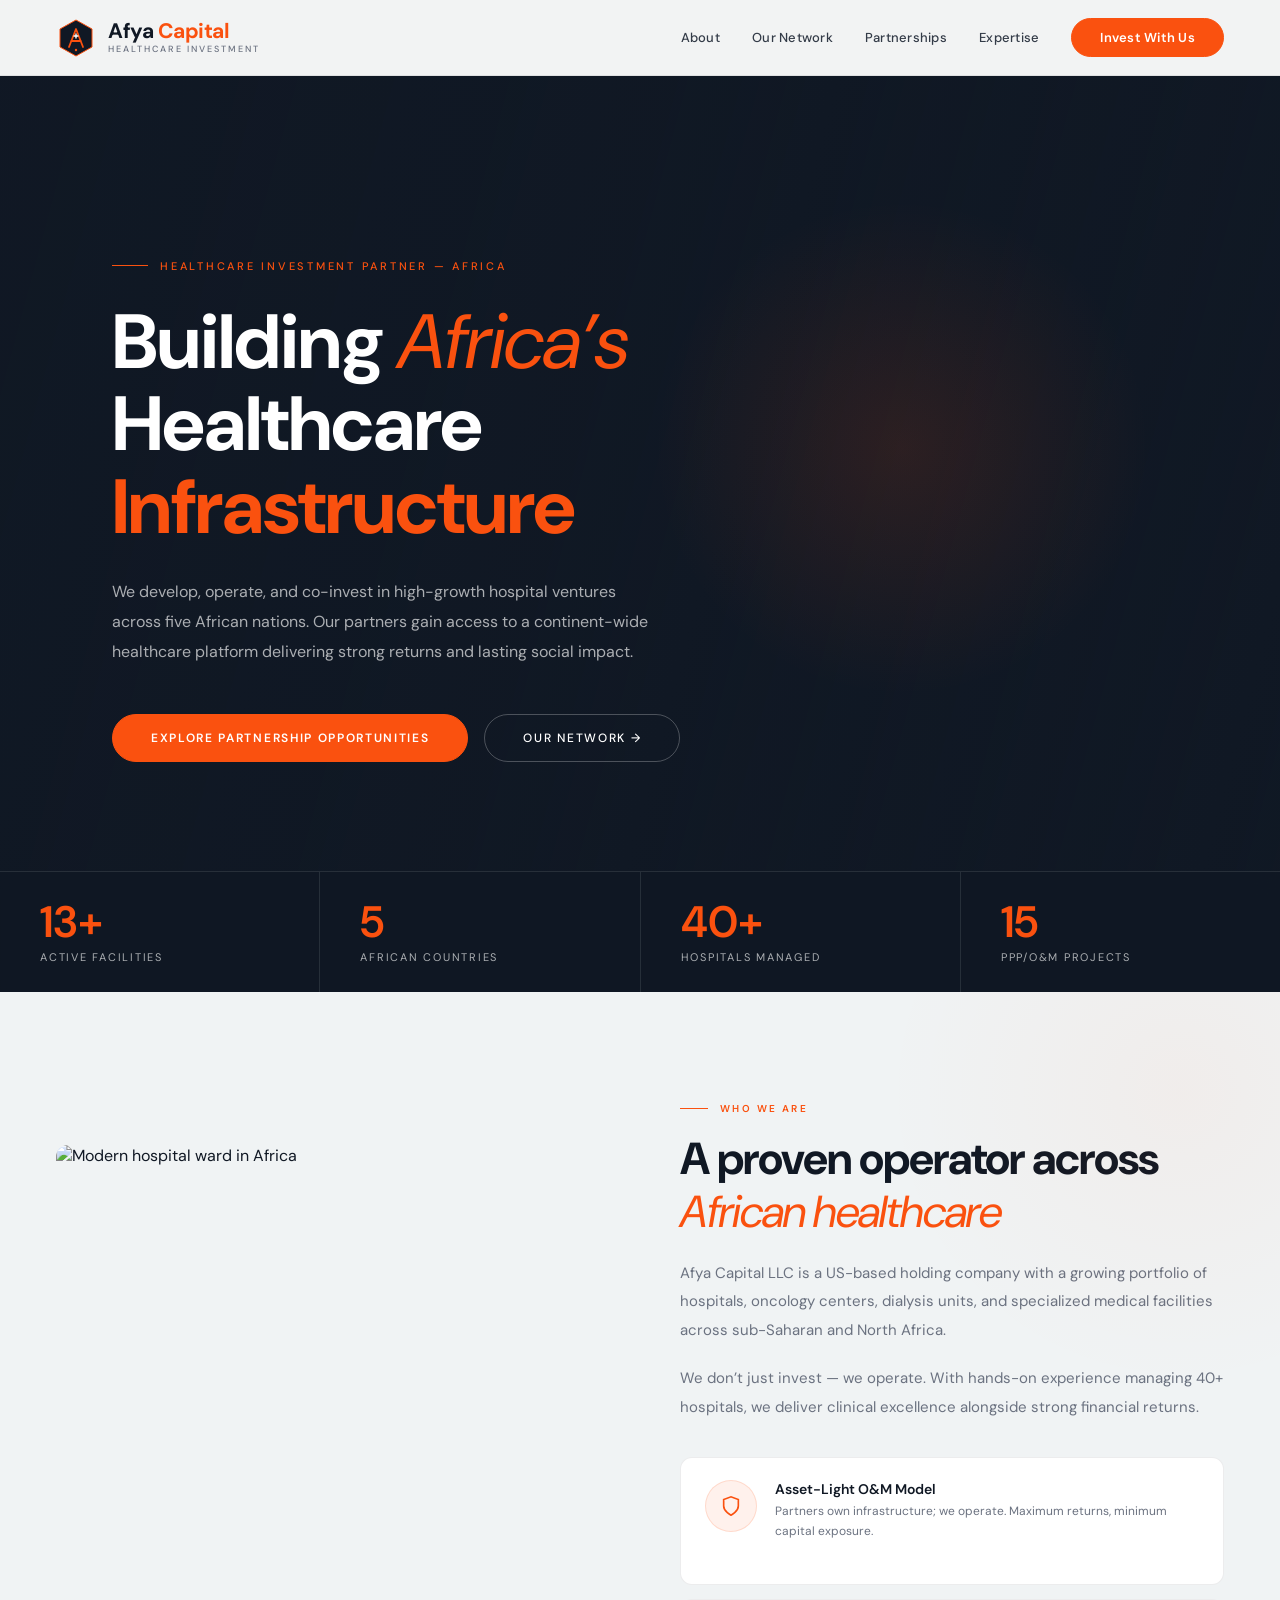
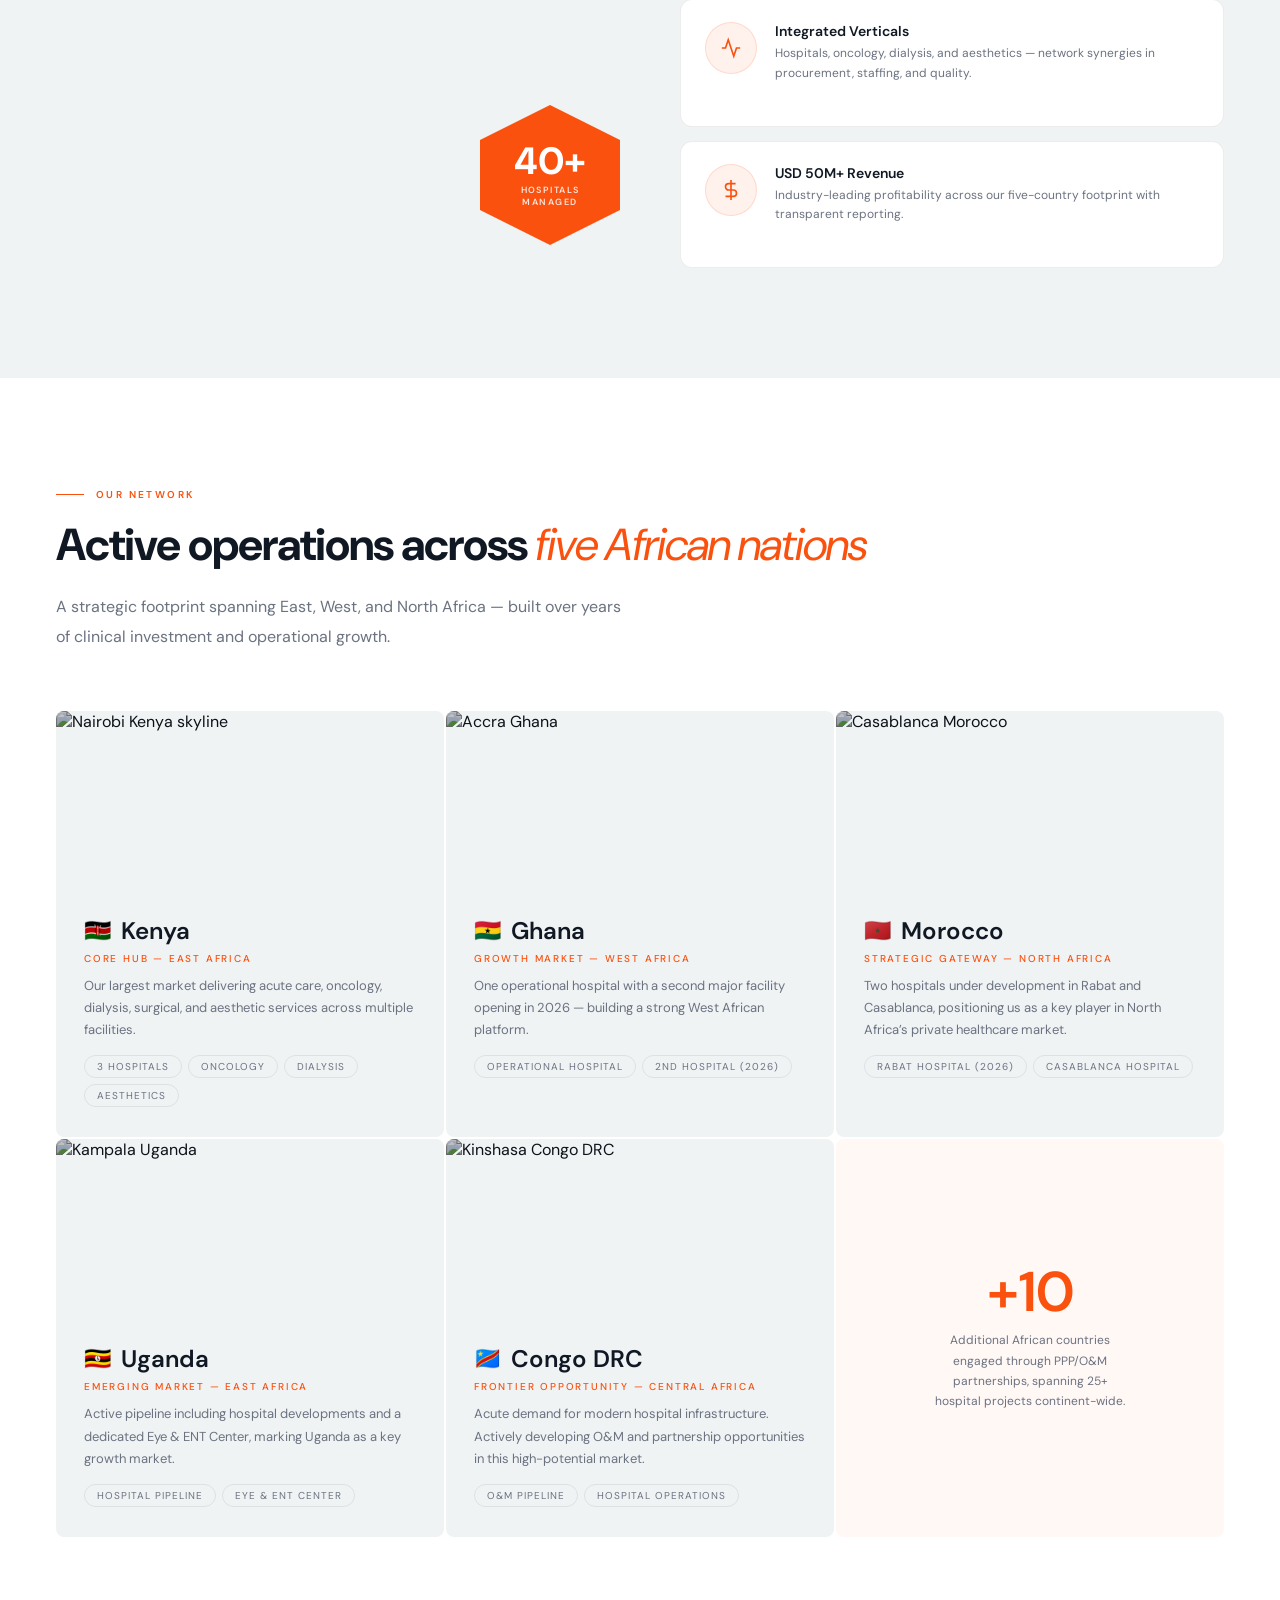
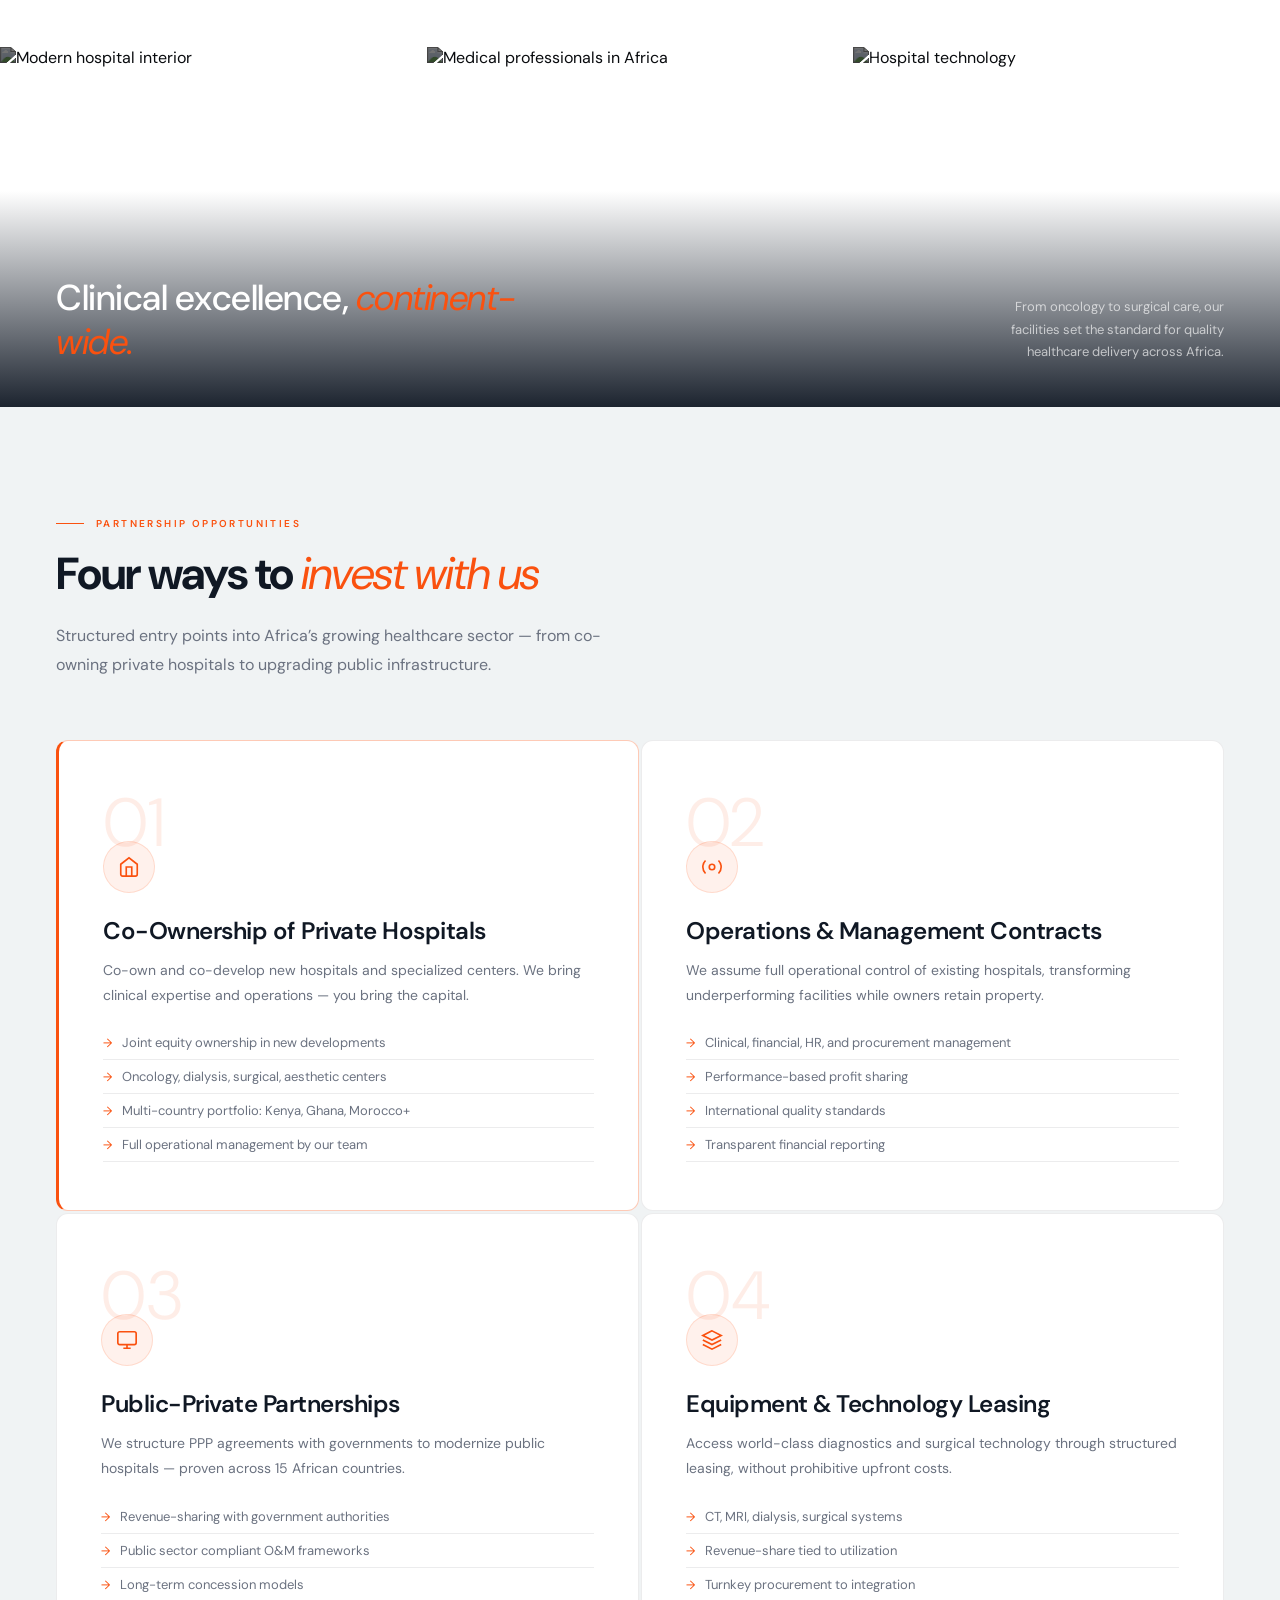
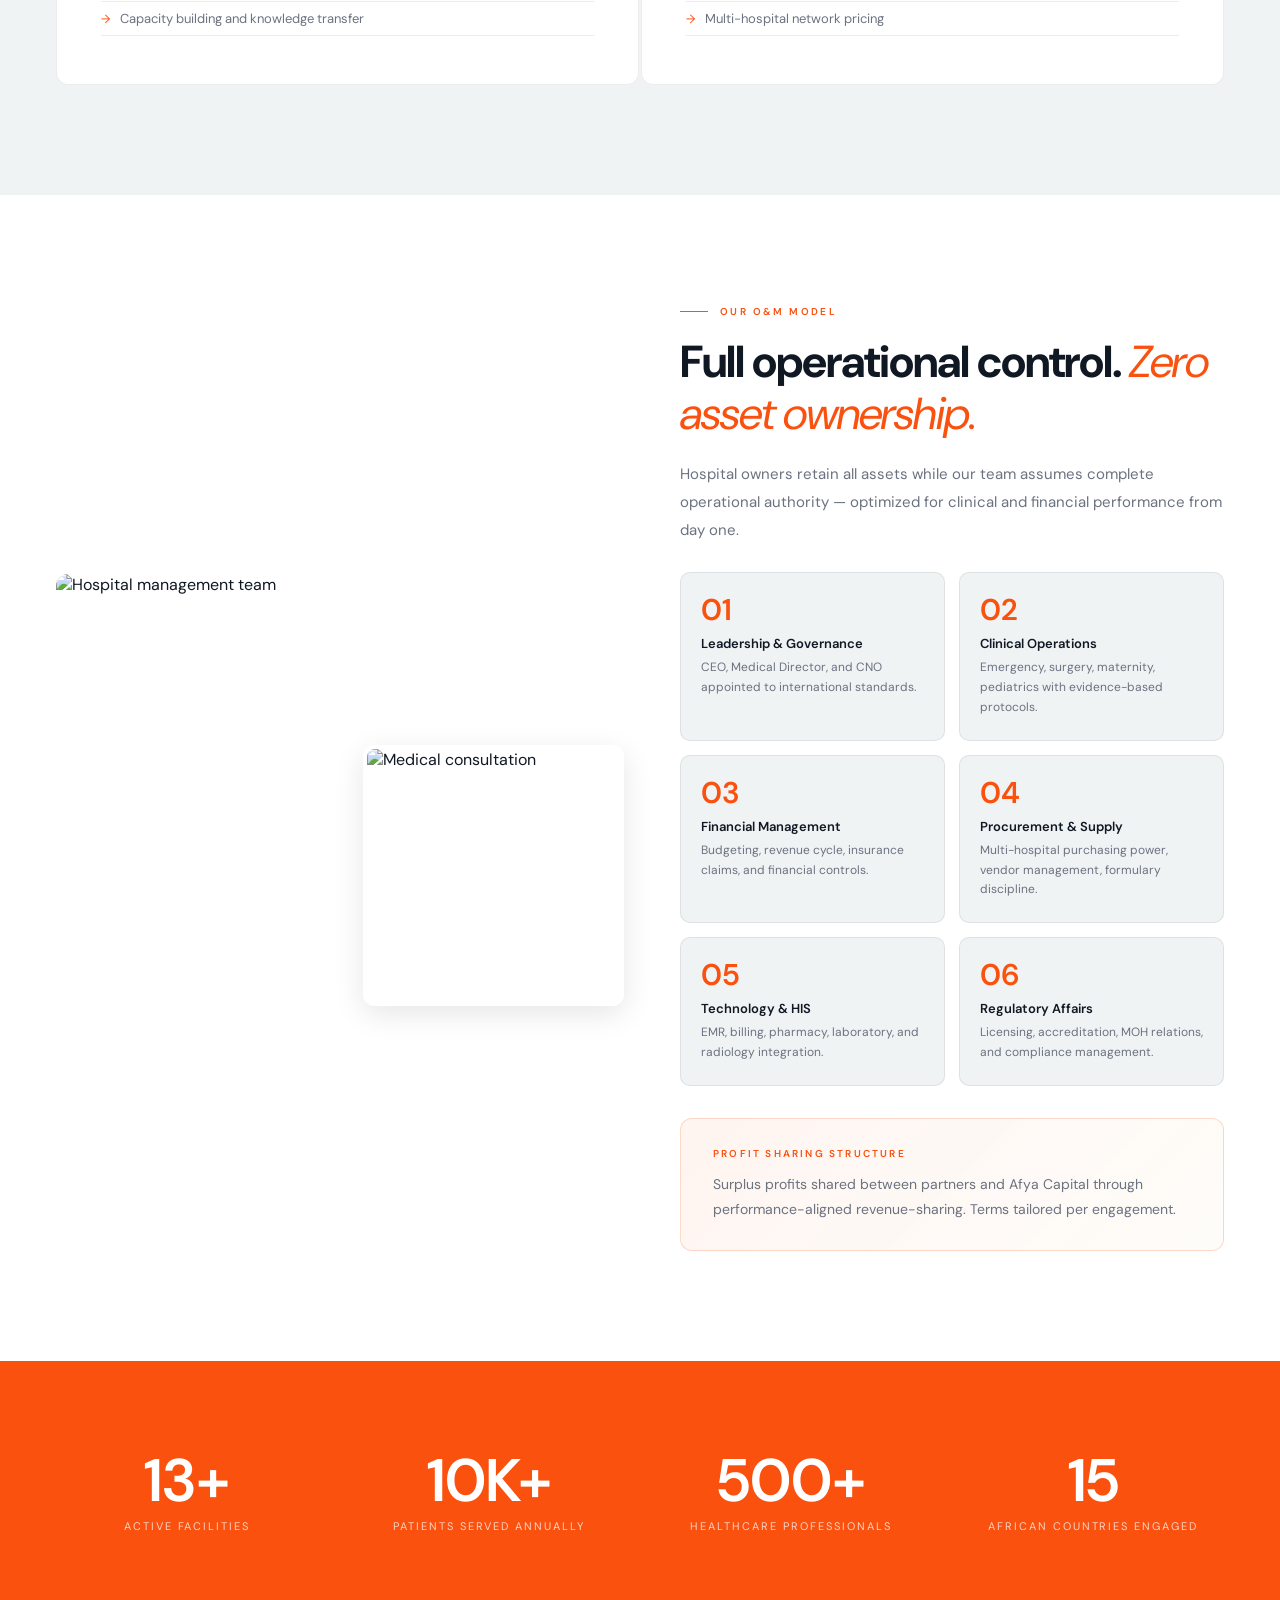
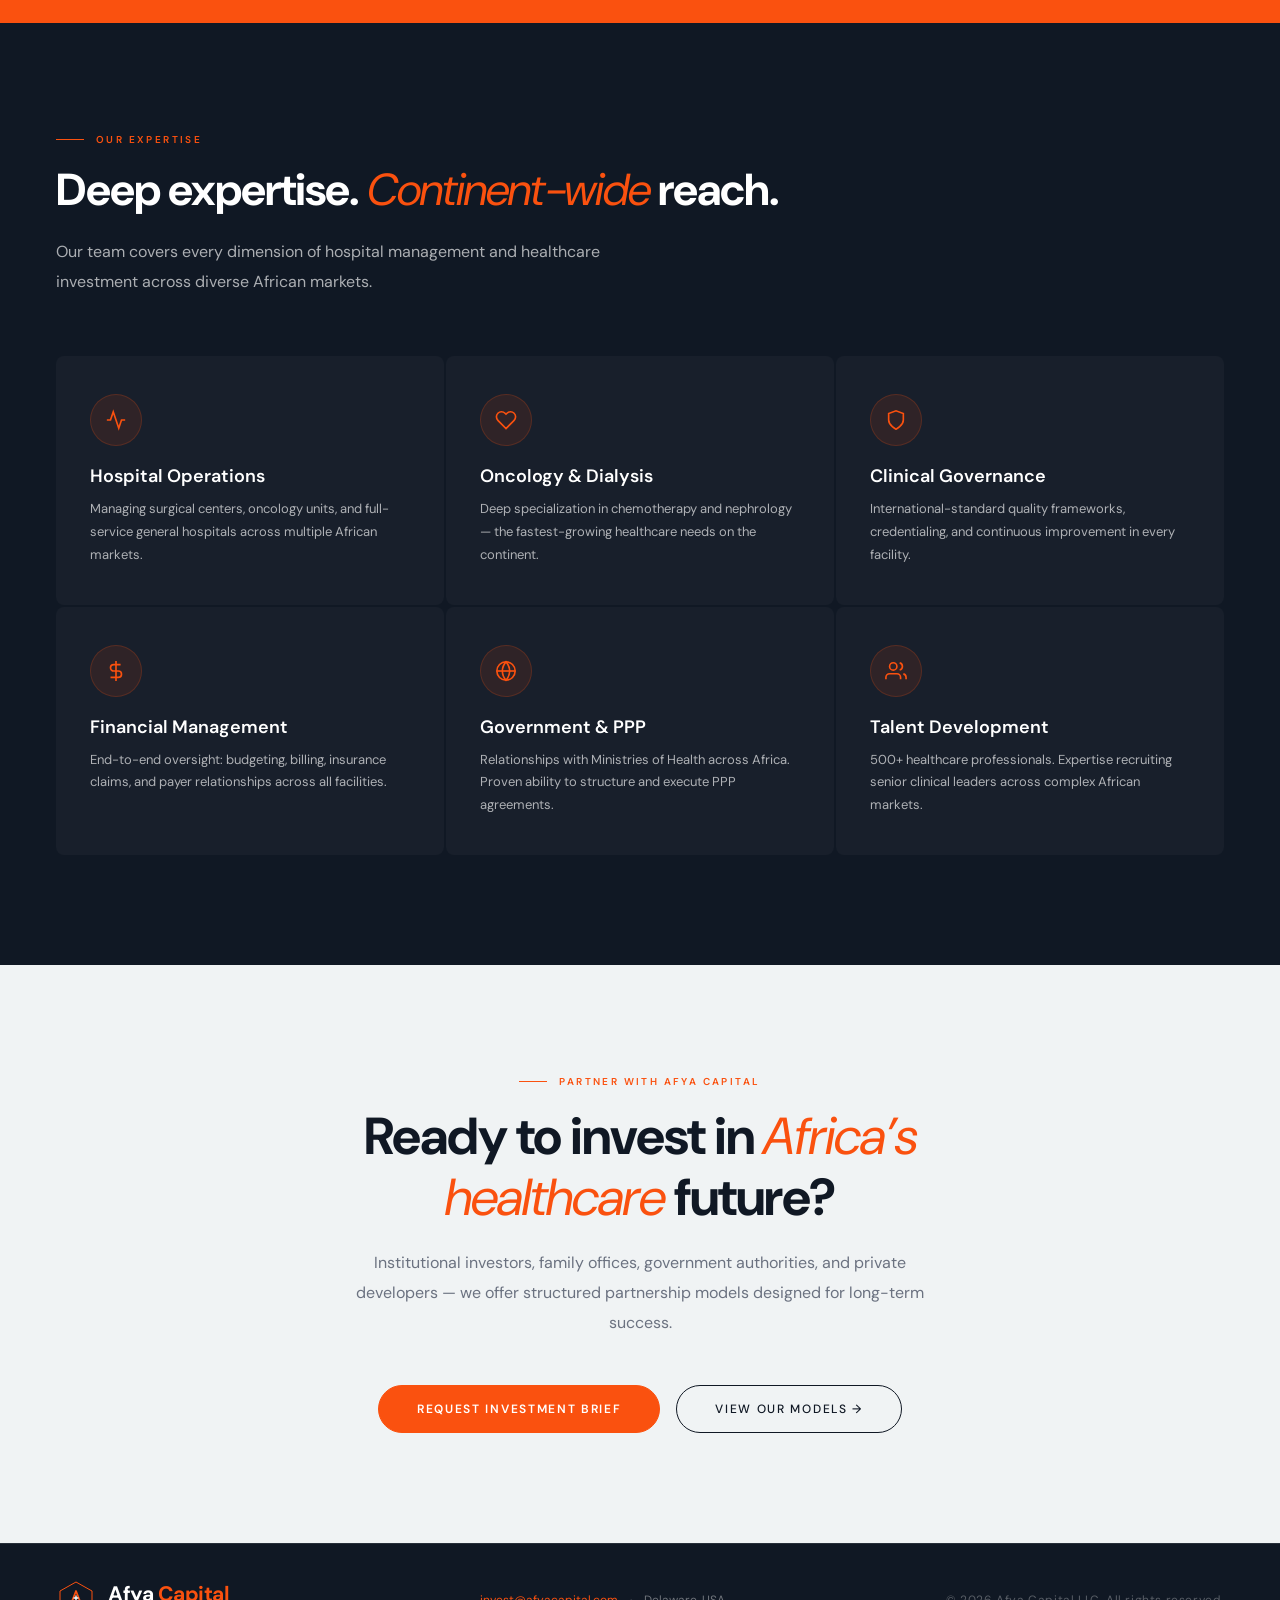
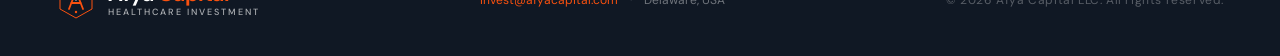
==== commit 8d09867f: "Restyle theme to match Corex Home Strategist design - Switch from dark luxury theme to modern light " ====
--- a/extracted/index.html
+++ b/extracted/index.html
@@ -5,7 +5,7 @@
   <meta name="viewport" content="width=device-width, initial-scale=1.0">
   <title>Afya Capital — Building Africa's Healthcare Future</title>
   <meta name="description" content="Afya Capital is a diversified healthcare holding company developing, operating, and co-investing in high-growth hospital ventures across Africa.">
-  <meta name="theme-color" content="#08111e">
+  <meta name="theme-color" content="#fa510f">
 
   <!-- Open Graph -->
   <meta property="og:title" content="Afya Capital — Building Africa's Healthcare Future">
@@ -21,8 +21,8 @@
   <link rel="preconnect" href="https://fonts.googleapis.com">
   <link rel="preconnect" href="https://fonts.gstatic.com" crossorigin>
 
-  <!-- Fonts: Alexandria (body + headings) + Playfair Display (accent italic only) -->
-  <link href="https://fonts.googleapis.com/css2?family=Alexandria:wght@300;400;500;600;700;800&family=Playfair+Display:ital,wght@1,400;1,500&display=swap" rel="stylesheet">
+  <!-- Fonts: DM Sans (matching Corex Business Strategist theme) -->
+  <link href="https://fonts.googleapis.com/css2?family=DM+Sans:ital,opsz,wght@0,9..40,100..1000;1,9..40,100..1000&display=swap" rel="stylesheet">
 
   <!-- Styles -->
   <link rel="stylesheet" href="css/styles.css">
@@ -35,11 +35,11 @@
 <nav>
   <a href="#" class="nav-logo">
     <svg class="logo-mark" viewBox="0 0 40 40" fill="none" xmlns="http://www.w3.org/2000/svg" aria-hidden="true">
-      <path d="M20 2L36 11V29L20 38L4 29V11L20 2Z" fill="#0d1f35" stroke="#c8963e" stroke-width="1"/>
-      <path d="M13 29L20 11L27 29" stroke="#c8963e" stroke-width="1.8" stroke-linecap="round" stroke-linejoin="round"/>
-      <path d="M15.5 23H24.5" stroke="#c8963e" stroke-width="1.8" stroke-linecap="round"/>
-      <path d="M20 16V20M18 18H22" stroke="#14a892" stroke-width="1.4" stroke-linecap="round"/>
-      <circle cx="20" cy="32" r="1.2" fill="#c8963e"/>
+      <path d="M20 2L36 11V29L20 38L4 29V11L20 2Z" fill="#101824" stroke="#fa510f" stroke-width="1"/>
+      <path d="M13 29L20 11L27 29" stroke="#fa510f" stroke-width="1.8" stroke-linecap="round" stroke-linejoin="round"/>
+      <path d="M15.5 23H24.5" stroke="#fa510f" stroke-width="1.8" stroke-linecap="round"/>
+      <path d="M20 16V20M18 18H22" stroke="#ffffff" stroke-width="1.4" stroke-linecap="round"/>
+      <circle cx="20" cy="32" r="1.2" fill="#fa510f"/>
     </svg>
     <div class="logo-text-group">
       <div class="logo-name">Afya <span>Capital</span></div>
@@ -387,11 +387,11 @@
 <footer>
   <div class="footer-logo">
     <svg class="logo-mark" viewBox="0 0 40 40" fill="none" xmlns="http://www.w3.org/2000/svg" aria-hidden="true">
-      <path d="M20 2L36 11V29L20 38L4 29V11L20 2Z" fill="#0d1f35" stroke="#c8963e" stroke-width="1"/>
-      <path d="M13 29L20 11L27 29" stroke="#c8963e" stroke-width="1.8" stroke-linecap="round" stroke-linejoin="round"/>
-      <path d="M15.5 23H24.5" stroke="#c8963e" stroke-width="1.8" stroke-linecap="round"/>
-      <path d="M20 16V20M18 18H22" stroke="#14a892" stroke-width="1.4" stroke-linecap="round"/>
-      <circle cx="20" cy="32" r="1.2" fill="#c8963e"/>
+      <path d="M20 2L36 11V29L20 38L4 29V11L20 2Z" fill="#101824" stroke="#fa510f" stroke-width="1"/>
+      <path d="M13 29L20 11L27 29" stroke="#fa510f" stroke-width="1.8" stroke-linecap="round" stroke-linejoin="round"/>
+      <path d="M15.5 23H24.5" stroke="#fa510f" stroke-width="1.8" stroke-linecap="round"/>
+      <path d="M20 16V20M18 18H22" stroke="#ffffff" stroke-width="1.4" stroke-linecap="round"/>
+      <circle cx="20" cy="32" r="1.2" fill="#fa510f"/>
     </svg>
     <div class="logo-text-group">
       <div class="logo-name">Afya <span>Capital</span></div>
--- a/extracted/css/styles.css
+++ b/extracted/css/styles.css
@@ -1,19 +1,23 @@
 /* ==========================================================================
    Afya Capital — Healthcare Investment Landing Page
-   Unified dark theme with modern styling
-   Fonts: Alexandria (primary) + Playfair Display italic (accent)
+   Modern business theme inspired by Corex Home Strategist
+   Font: DM Sans | Accent: #fa510f (orange)
    ========================================================================== */
 
 :root {
-  --deep: #08111e;
-  --navy: #0d1f35;
-  --teal: #0e7c6e;
-  --teal-light: #14a892;
-  --gold: #c8963e;
-  --gold-light: #e8b96a;
-  --cream: #f4efe6;
-  --muted: rgba(244, 239, 230, 0.65);
-  --border: rgba(255, 255, 255, 0.07);
+  --main: #fa510f;
+  --main-hover: #e04500;
+  --black: #101824;
+  --black-lighter: #333b47;
+  --gray: #f0f3f4;
+  --gray-light: #eeeee5;
+  --white: #ffffff;
+  --yellow: #e8bf69;
+  --green: #16bd74;
+  --border: rgba(16, 24, 36, 0.08);
+  --border-dark: rgba(255, 255, 255, 0.1);
+  --muted: #6b7280;
+  --muted-light: rgba(255, 255, 255, 0.65);
   --max-w: 1320px;
 }
 
@@ -31,9 +35,9 @@
 }
 
 body {
-  font-family: 'Alexandria', sans-serif;
-  background: var(--deep);
-  color: var(--cream);
+  font-family: 'DM Sans', sans-serif;
+  background: var(--white);
+  color: var(--black);
   overflow-x: hidden;
 }
 
@@ -67,7 +71,7 @@
 
 /* --- Focus styles --- */
 :focus-visible {
-  outline: 2px solid var(--teal-light);
+  outline: 2px solid var(--main);
   outline-offset: 3px;
 }
 
@@ -82,11 +86,11 @@
 }
 
 ::-webkit-scrollbar-track {
-  background: var(--deep);
+  background: var(--gray);
 }
 
 ::-webkit-scrollbar-thumb {
-  background: var(--teal);
+  background: var(--main);
   border-radius: 2px;
 }
 
@@ -104,9 +108,14 @@
   justify-content: space-between;
   padding: 0 56px;
   height: 76px;
-  background: rgba(8, 17, 30, 0.92);
+  background: rgba(255, 255, 255, 0.95);
   backdrop-filter: blur(16px);
   border-bottom: 1px solid var(--border);
+  transition: background 0.3s, box-shadow 0.3s;
+}
+
+nav.scrolled {
+  box-shadow: 0 2px 20px rgba(0, 0, 0, 0.06);
 }
 
 .nav-logo {
@@ -130,19 +139,19 @@
 .logo-name {
   font-size: 21px;
   font-weight: 700;
-  letter-spacing: 0.02em;
-  color: var(--cream);
+  letter-spacing: -0.5px;
+  color: var(--black);
 }
 
 .logo-name span {
-  color: var(--gold);
+  color: var(--main);
 }
 
 .logo-tagline {
   font-size: 9px;
   letter-spacing: 0.22em;
   text-transform: uppercase;
-  color: var(--teal-light);
+  color: var(--muted);
   margin-top: 3px;
   font-weight: 500;
 }
@@ -154,30 +163,32 @@
 }
 
 .nav-links a {
-  font-size: 12px;
-  letter-spacing: 0.12em;
-  text-transform: uppercase;
+  font-size: 13px;
+  letter-spacing: 0.02em;
   font-weight: 500;
-  color: rgba(244, 239, 230, 0.6);
+  color: var(--black-lighter);
   transition: color 0.3s;
 }
 
 .nav-links a:hover {
-  color: var(--teal-light);
+  color: var(--main);
 }
 
 a.nav-cta {
-  padding: 9px 24px;
-  border: 1px solid var(--teal-light);
-  color: var(--teal-light);
+  padding: 10px 28px;
+  background: var(--main);
+  color: var(--white);
   border-radius: 50px;
+  border: 1px solid var(--main);
+  font-weight: 600;
+  font-size: 13px;
   transition: all 0.3s;
 }
 
 a.nav-cta:hover {
-  background: var(--teal);
-  border-color: var(--teal);
-  color: var(--cream);
+  background: var(--main-hover);
+  border-color: var(--main-hover);
+  color: var(--white);
 }
 
 /* Mobile menu toggle */
@@ -193,7 +204,7 @@
   display: block;
   width: 24px;
   height: 2px;
-  background: var(--cream);
+  background: var(--black);
   border-radius: 2px;
   transition: transform 0.3s, opacity 0.2s;
 }
@@ -211,7 +222,7 @@
 }
 
 /* ==========================================================================
-   Hero
+   Hero — Dark section with person image (Corex Strategist style)
    ========================================================================== */
 #hero {
   position: relative;
@@ -219,6 +230,7 @@
   display: flex;
   align-items: center;
   overflow: hidden;
+  background: var(--black);
 }
 
 .hero-image {
@@ -233,8 +245,8 @@
   position: absolute;
   inset: 0;
   background:
-    linear-gradient(105deg, rgba(8, 17, 30, 0.96) 0%, rgba(8, 17, 30, 0.82) 45%, rgba(8, 17, 30, 0.45) 100%),
-    linear-gradient(to top, rgba(8, 17, 30, 0.7) 0%, transparent 50%);
+    linear-gradient(105deg, rgba(16, 24, 36, 0.96) 0%, rgba(16, 24, 36, 0.82) 45%, rgba(16, 24, 36, 0.45) 100%),
+    linear-gradient(to top, rgba(16, 24, 36, 0.7) 0%, transparent 50%);
 }
 
 .hero-glow {
@@ -244,7 +256,7 @@
   width: 500px;
   height: 500px;
   border-radius: 50%;
-  background: radial-gradient(circle, rgba(14, 124, 110, 0.18) 0%, transparent 70%);
+  background: radial-gradient(circle, rgba(250, 81, 15, 0.12) 0%, transparent 70%);
   animation: pulse 6s ease-in-out infinite;
 }
 
@@ -271,14 +283,14 @@
 .hero-eyebrow-line {
   width: 36px;
   height: 1px;
-  background: var(--teal-light);
+  background: var(--main);
 }
 
 .hero-eyebrow span {
   font-size: 11px;
   letter-spacing: 0.25em;
   text-transform: uppercase;
-  color: var(--teal-light);
+  color: var(--main);
   font-weight: 500;
 }
 
@@ -286,26 +298,26 @@
   font-size: clamp(44px, 6vw, 78px);
   font-weight: 700;
   line-height: 1.08;
+  letter-spacing: -1px;
   margin-bottom: 28px;
-  color: var(--cream);
+  color: var(--white);
   animation: fadeUp 0.7s ease 0.25s both;
 }
 
 h1 .italic {
-  font-family: 'Playfair Display', serif;
   font-style: italic;
   font-weight: 400;
-  color: var(--gold);
+  color: var(--main);
 }
 
 h1 .accent {
-  color: var(--teal-light);
+  color: var(--main);
 }
 
 .hero-body {
   font-size: 16px;
   line-height: 1.85;
-  color: var(--muted);
+  color: var(--muted-light);
   max-width: 540px;
   margin-bottom: 48px;
   font-weight: 400;
@@ -322,28 +334,28 @@
 /* --- Buttons --- */
 .btn-gold {
   padding: 15px 38px;
-  background: var(--teal);
-  color: var(--cream);
+  background: var(--main);
+  color: var(--white);
   font-size: 12px;
   letter-spacing: 0.14em;
   text-transform: uppercase;
   font-weight: 600;
   transition: all 0.3s;
-  border: 1px solid var(--teal);
+  border: 1px solid var(--main);
   border-radius: 50px;
   display: inline-block;
 }
 
 .btn-gold:hover {
-  background: var(--teal-light);
-  border-color: var(--teal-light);
+  background: var(--main-hover);
+  border-color: var(--main-hover);
 }
 
 .btn-ghost {
   padding: 15px 38px;
   background: transparent;
-  border: 1px solid rgba(244, 239, 230, 0.2);
-  color: var(--cream);
+  border: 1px solid rgba(255, 255, 255, 0.25);
+  color: var(--white);
   font-size: 12px;
   letter-spacing: 0.14em;
   text-transform: uppercase;
@@ -354,8 +366,28 @@
 }
 
 .btn-ghost:hover {
-  border-color: var(--teal-light);
-  color: var(--teal-light);
+  border-color: var(--main);
+  color: var(--main);
+}
+
+/* Light variant ghost button for light sections */
+.btn-ghost-dark {
+  padding: 15px 38px;
+  background: transparent;
+  border: 1px solid var(--black);
+  color: var(--black);
+  font-size: 12px;
+  letter-spacing: 0.14em;
+  text-transform: uppercase;
+  font-weight: 500;
+  transition: all 0.3s;
+  border-radius: 50px;
+  display: inline-block;
+}
+
+.btn-ghost-dark:hover {
+  border-color: var(--main);
+  color: var(--main);
 }
 
 /* --- Hero Stats Bar --- */
@@ -366,8 +398,8 @@
   right: 0;
   z-index: 2;
   display: flex;
-  border-top: 1px solid var(--border);
-  background: rgba(8, 17, 30, 0.75);
+  border-top: 1px solid var(--border-dark);
+  background: rgba(16, 24, 36, 0.8);
   backdrop-filter: blur(12px);
   animation: fadeUp 0.7s ease 0.7s both;
 }
@@ -375,7 +407,7 @@
 .hstat {
   flex: 1;
   padding: 28px 40px;
-  border-right: 1px solid var(--border);
+  border-right: 1px solid var(--border-dark);
   display: flex;
   flex-direction: column;
   gap: 6px;
@@ -388,7 +420,7 @@
 .hstat-num {
   font-size: 44px;
   font-weight: 600;
-  color: var(--teal-light);
+  color: var(--main);
   line-height: 1;
 }
 
@@ -396,7 +428,7 @@
   font-size: 11px;
   letter-spacing: 0.16em;
   text-transform: uppercase;
-  color: var(--muted);
+  color: var(--muted-light);
 }
 
 /* ==========================================================================
@@ -421,14 +453,14 @@
   content: '';
   width: 28px;
   height: 1px;
-  background: var(--gold);
+  background: var(--main);
 }
 
 .eyebrow span {
   font-size: 10px;
   letter-spacing: 0.24em;
   text-transform: uppercase;
-  color: var(--gold);
+  color: var(--main);
   font-weight: 600;
 }
 
@@ -436,15 +468,15 @@
   font-size: clamp(30px, 3.5vw, 48px);
   font-weight: 700;
   line-height: 1.18;
+  letter-spacing: -1px;
   margin-bottom: 20px;
-  color: var(--cream);
+  color: var(--black);
 }
 
 h2 em {
-  font-family: 'Playfair Display', serif;
   font-style: italic;
   font-weight: 400;
-  color: var(--gold);
+  color: var(--main);
 }
 
 .lead {
@@ -457,10 +489,10 @@
 }
 
 /* ==========================================================================
-   About
+   About — Light gray background (Corex style)
    ========================================================================== */
 #about {
-  background: var(--navy);
+  background: var(--gray);
   position: relative;
   overflow: hidden;
 }
@@ -473,7 +505,7 @@
   width: 600px;
   height: 600px;
   border-radius: 50%;
-  background: radial-gradient(circle, rgba(14, 124, 110, 0.07) 0%, transparent 70%);
+  background: radial-gradient(circle, rgba(250, 81, 15, 0.04) 0%, transparent 70%);
   pointer-events: none;
 }
 
@@ -502,7 +534,7 @@
   right: -20px;
   width: 140px;
   height: 140px;
-  background: var(--teal);
+  background: var(--main);
   display: flex;
   flex-direction: column;
   align-items: center;
@@ -513,7 +545,7 @@
 .badge-num {
   font-size: 38px;
   font-weight: 700;
-  color: var(--cream);
+  color: var(--white);
   line-height: 1;
 }
 
@@ -521,7 +553,7 @@
   font-size: 9px;
   letter-spacing: 0.16em;
   text-transform: uppercase;
-  color: rgba(244, 239, 230, 0.85);
+  color: rgba(255, 255, 255, 0.85);
   margin-top: 4px;
   font-weight: 600;
   text-align: center;
@@ -548,22 +580,22 @@
   padding: 22px 24px;
   border: 1px solid var(--border);
   border-radius: 12px;
-  background: rgba(255, 255, 255, 0.02);
-  transition: border-color 0.3s, background 0.3s;
+  background: var(--white);
+  transition: border-color 0.3s, background 0.3s, box-shadow 0.3s;
 }
 
 .pillar:hover {
-  border-color: rgba(20, 168, 146, 0.3);
-  background: rgba(14, 124, 110, 0.05);
+  border-color: rgba(250, 81, 15, 0.3);
+  box-shadow: 0 4px 20px rgba(250, 81, 15, 0.06);
 }
 
 .pillar-icon {
   width: 52px;
   height: 52px;
   flex-shrink: 0;
-  background: rgba(20, 168, 146, 0.1);
+  background: rgba(250, 81, 15, 0.08);
   border-radius: 50%;
-  border: 1px solid rgba(20, 168, 146, 0.2);
+  border: 1px solid rgba(250, 81, 15, 0.15);
   display: flex;
   align-items: center;
   justify-content: center;
@@ -572,7 +604,7 @@
 .pillar-icon svg {
   width: 22px;
   height: 22px;
-  stroke: var(--teal-light);
+  stroke: var(--main);
   fill: none;
   stroke-width: 1.8;
 }
@@ -581,6 +613,7 @@
   font-size: 14px;
   font-weight: 600;
   margin-bottom: 4px;
+  color: var(--black);
 }
 
 .pillar-body p {
@@ -590,10 +623,10 @@
 }
 
 /* ==========================================================================
-   Network (Countries)
+   Network (Countries) — White background
    ========================================================================== */
 #network {
-  background: var(--deep);
+  background: var(--white);
 }
 
 .countries-grid {
@@ -605,7 +638,7 @@
 .country-card {
   position: relative;
   overflow: hidden;
-  background: rgba(255, 255, 255, 0.03);
+  background: var(--gray);
   border-radius: 8px;
 }
 
@@ -614,12 +647,12 @@
   height: 180px;
   object-fit: cover;
   display: block;
-  filter: brightness(0.6) saturate(0.7);
+  filter: brightness(0.75) saturate(0.8);
   transition: filter 0.5s, transform 0.5s;
 }
 
 .country-card:hover .country-img {
-  filter: brightness(0.75) saturate(0.9);
+  filter: brightness(0.85) saturate(1);
   transform: scale(1.03);
 }
 
@@ -641,13 +674,14 @@
 .cname {
   font-size: 24px;
   font-weight: 600;
+  color: var(--black);
 }
 
 .crole {
   font-size: 10px;
   letter-spacing: 0.18em;
   text-transform: uppercase;
-  color: var(--teal-light);
+  color: var(--main);
   margin-bottom: 10px;
   font-weight: 500;
 }
@@ -670,9 +704,9 @@
   letter-spacing: 0.1em;
   text-transform: uppercase;
   padding: 4px 12px;
-  border: 1px solid rgba(255, 255, 255, 0.1);
+  border: 1px solid var(--border);
   border-radius: 50px;
-  color: rgba(244, 239, 230, 0.5);
+  color: var(--muted);
 }
 
 .country-card-more {
@@ -681,7 +715,7 @@
   align-items: center;
   justify-content: center;
   text-align: center;
-  background: rgba(14, 124, 110, 0.06);
+  background: rgba(250, 81, 15, 0.04);
   min-height: 340px;
 }
 
@@ -698,7 +732,7 @@
 .more-num {
   font-size: 56px;
   font-weight: 600;
-  color: var(--teal-light);
+  color: var(--main);
   line-height: 1;
 }
 
@@ -737,7 +771,7 @@
 .band-overlay {
   position: absolute;
   inset: 0;
-  background: linear-gradient(to bottom, transparent 40%, rgba(8, 17, 30, 0.95) 100%);
+  background: linear-gradient(to bottom, transparent 40%, rgba(16, 24, 36, 0.95) 100%);
   pointer-events: none;
 }
 
@@ -755,31 +789,31 @@
 .band-caption h3 {
   font-size: 36px;
   font-weight: 500;
-  color: var(--cream);
+  letter-spacing: -0.5px;
+  color: var(--white);
   max-width: 480px;
   line-height: 1.2;
 }
 
 .band-caption h3 em {
-  font-family: 'Playfair Display', serif;
   font-style: italic;
   font-weight: 400;
-  color: var(--gold);
+  color: var(--main);
 }
 
 .band-caption p {
   font-size: 13px;
-  color: var(--muted);
+  color: var(--muted-light);
   max-width: 240px;
   text-align: right;
   line-height: 1.7;
 }
 
 /* ==========================================================================
-   Partnerships
+   Partnerships — Light gray background
    ========================================================================== */
 #partnerships {
-  background: var(--navy);
+  background: var(--gray);
 }
 
 .pship-grid {
@@ -790,30 +824,29 @@
 
 .pship-card {
   padding: 48px 44px;
-  background: rgba(255, 255, 255, 0.02);
+  background: var(--white);
   border: 1px solid var(--border);
   border-radius: 12px;
   position: relative;
   overflow: hidden;
-  transition: background 0.3s, border-color 0.3s;
+  transition: background 0.3s, border-color 0.3s, box-shadow 0.3s;
 }
 
 .pship-card:hover {
-  background: rgba(14, 124, 110, 0.05);
-  border-color: rgba(20, 168, 146, 0.2);
+  box-shadow: 0 8px 30px rgba(0, 0, 0, 0.06);
+  border-color: rgba(250, 81, 15, 0.2);
 }
 
 /* Featured partnership card */
 .pship-featured {
-  border-color: rgba(20, 168, 146, 0.3);
-  background: rgba(14, 124, 110, 0.04);
-  border-left: 3px solid var(--teal-light);
+  border-color: rgba(250, 81, 15, 0.3);
+  border-left: 3px solid var(--main);
 }
 
 .pship-num {
   font-size: 68px;
   font-weight: 300;
-  color: rgba(20, 168, 146, 0.08);
+  color: rgba(250, 81, 15, 0.1);
   line-height: 1;
   margin-bottom: -16px;
 }
@@ -823,8 +856,8 @@
   height: 52px;
   margin-bottom: 22px;
   border-radius: 50%;
-  background: rgba(20, 168, 146, 0.1);
-  border: 1px solid rgba(20, 168, 146, 0.2);
+  background: rgba(250, 81, 15, 0.08);
+  border: 1px solid rgba(250, 81, 15, 0.15);
   display: flex;
   align-items: center;
   justify-content: center;
@@ -833,7 +866,7 @@
 .pship-icon svg {
   width: 22px;
   height: 22px;
-  stroke: var(--teal-light);
+  stroke: var(--main);
   fill: none;
   stroke-width: 1.8;
 }
@@ -842,6 +875,8 @@
   font-size: 24px;
   font-weight: 600;
   margin-bottom: 12px;
+  color: var(--black);
+  letter-spacing: -0.5px;
 }
 
 .pship-card p {
@@ -853,7 +888,7 @@
 
 .pship-card ul li {
   font-size: 13px;
-  color: rgba(244, 239, 230, 0.5);
+  color: var(--muted);
   padding: 8px 0;
   border-bottom: 1px solid var(--border);
   display: flex;
@@ -863,17 +898,17 @@
 
 .pship-card ul li::before {
   content: '\2192';
-  color: var(--teal-light);
+  color: var(--main);
   flex-shrink: 0;
   font-size: 12px;
   margin-top: 1px;
 }
 
 /* ==========================================================================
-   O&M Model
+   O&M Model — White background
    ========================================================================== */
 #om {
-  background: var(--deep);
+  background: var(--white);
 }
 
 .om-layout {
@@ -901,8 +936,9 @@
   width: 48%;
   aspect-ratio: 1;
   object-fit: cover;
-  border: 4px solid var(--deep);
+  border: 4px solid var(--white);
   border-radius: 12px;
+  box-shadow: 0 8px 30px rgba(0, 0, 0, 0.1);
 }
 
 .om-text-lead {
@@ -923,18 +959,19 @@
   padding: 22px 20px;
   border: 1px solid var(--border);
   border-radius: 10px;
-  background: rgba(255, 255, 255, 0.02);
-  transition: border-color 0.3s;
+  background: var(--gray);
+  transition: border-color 0.3s, box-shadow 0.3s;
 }
 
 .om-card:hover {
-  border-color: rgba(20, 168, 146, 0.3);
+  border-color: rgba(250, 81, 15, 0.3);
+  box-shadow: 0 4px 16px rgba(250, 81, 15, 0.06);
 }
 
 .om-card-n {
   font-size: 30px;
   font-weight: 600;
-  color: var(--teal-light);
+  color: var(--main);
   line-height: 1;
   margin-bottom: 10px;
 }
@@ -943,6 +980,7 @@
   font-size: 13px;
   font-weight: 600;
   margin-bottom: 6px;
+  color: var(--black);
 }
 
 .om-card p {
@@ -953,8 +991,8 @@
 
 .profit-box {
   padding: 28px 32px;
-  background: linear-gradient(135deg, rgba(14, 124, 110, 0.1), rgba(200, 150, 62, 0.06));
-  border: 1px solid rgba(14, 124, 110, 0.25);
+  background: linear-gradient(135deg, rgba(250, 81, 15, 0.06), rgba(232, 191, 105, 0.04));
+  border: 1px solid rgba(250, 81, 15, 0.2);
   border-radius: 12px;
 }
 
@@ -962,7 +1000,7 @@
   font-size: 10px;
   letter-spacing: 0.22em;
   text-transform: uppercase;
-  color: var(--teal-light);
+  color: var(--main);
   margin-bottom: 12px;
   font-weight: 600;
 }
@@ -974,11 +1012,11 @@
 }
 
 /* ==========================================================================
-   Impact Band
+   Impact Band — Orange accent (matching --main)
    ========================================================================== */
 .impact-band {
   padding: 90px 56px;
-  background: var(--teal);
+  background: var(--main);
   position: relative;
   overflow: hidden;
 }
@@ -990,7 +1028,7 @@
   background-image: url('https://images.unsplash.com/photo-1576091160550-2173dba999ef?w=1400&q=60&auto=format&fit=crop');
   background-size: cover;
   background-position: center;
-  opacity: 0.08;
+  opacity: 0.06;
 }
 
 .impact-inner {
@@ -1012,7 +1050,7 @@
 .impact-num {
   font-size: 60px;
   font-weight: 600;
-  color: var(--cream);
+  color: var(--white);
   line-height: 1;
   margin-bottom: 8px;
 }
@@ -1021,14 +1059,14 @@
   font-size: 11px;
   letter-spacing: 0.18em;
   text-transform: uppercase;
-  color: rgba(244, 239, 230, 0.7);
+  color: rgba(255, 255, 255, 0.75);
 }
 
 /* ==========================================================================
-   Expertise
+   Expertise — Dark section (Corex style contrast)
    ========================================================================== */
 #expertise {
-  background: var(--navy);
+  background: var(--black);
   position: relative;
 }
 
@@ -1045,6 +1083,26 @@
   position: relative;
 }
 
+#expertise h2 {
+  color: var(--white);
+}
+
+#expertise h2 em {
+  color: var(--main);
+}
+
+#expertise .eyebrow span {
+  color: var(--main);
+}
+
+#expertise .eyebrow::before {
+  background: var(--main);
+}
+
+#expertise .lead {
+  color: var(--muted-light);
+}
+
 .expertise-grid {
   display: grid;
   grid-template-columns: repeat(3, 1fr);
@@ -1059,16 +1117,16 @@
 }
 
 .exp-item:hover {
-  background: rgba(14, 124, 110, 0.08);
+  background: rgba(250, 81, 15, 0.06);
 }
 
 .exp-icon {
   width: 52px;
   height: 52px;
   margin-bottom: 18px;
-  background: rgba(20, 168, 146, 0.12);
+  background: rgba(250, 81, 15, 0.1);
   border-radius: 50%;
-  border: 1px solid rgba(20, 168, 146, 0.2);
+  border: 1px solid rgba(250, 81, 15, 0.2);
   display: flex;
   align-items: center;
   justify-content: center;
@@ -1077,7 +1135,7 @@
 .exp-icon svg {
   width: 22px;
   height: 22px;
-  stroke: var(--teal-light);
+  stroke: var(--main);
   fill: none;
   stroke-width: 1.8;
 }
@@ -1086,21 +1144,22 @@
   font-size: 18px;
   font-weight: 600;
   margin-bottom: 10px;
+  color: var(--white);
 }
 
 .exp-item p {
   font-size: 13px;
-  color: var(--muted);
+  color: var(--muted-light);
   line-height: 1.75;
 }
 
 /* ==========================================================================
-   Contact / CTA
+   Contact / CTA — Light gray section
    ========================================================================== */
 #contact {
   position: relative;
   overflow: hidden;
-  background: var(--deep);
+  background: var(--gray);
 }
 
 .contact-image {
@@ -1109,7 +1168,7 @@
   background-image: url('https://images.unsplash.com/photo-1454165804606-c3d57bc86b40?w=1600&q=70&auto=format&fit=crop');
   background-size: cover;
   background-position: center 60%;
-  opacity: 0.08;
+  opacity: 0.04;
 }
 
 .contact-inner {
@@ -1137,12 +1196,23 @@
   flex-wrap: wrap;
 }
 
+/* Contact section ghost button with dark border for light bg */
+#contact .btn-ghost {
+  border-color: var(--black);
+  color: var(--black);
+}
+
+#contact .btn-ghost:hover {
+  border-color: var(--main);
+  color: var(--main);
+}
+
 /* ==========================================================================
-   Footer
+   Footer — Dark footer (Corex style)
    ========================================================================== */
 footer {
-  background: rgba(0, 0, 0, 0.5);
-  border-top: 1px solid var(--border);
+  background: var(--black);
+  border-top: 1px solid var(--border-dark);
   padding: 36px 56px;
   display: flex;
   align-items: center;
@@ -1157,30 +1227,42 @@
   gap: 12px;
 }
 
+.footer-logo .logo-name {
+  color: var(--white);
+}
+
+.footer-logo .logo-name span {
+  color: var(--main);
+}
+
+.footer-logo .logo-tagline {
+  color: var(--muted-light);
+}
+
 .footer-links {
   display: flex;
   align-items: center;
   gap: 12px;
   font-size: 12px;
-  color: rgba(244, 239, 230, 0.4);
+  color: rgba(255, 255, 255, 0.4);
 }
 
 .footer-links a {
-  color: var(--teal-light);
+  color: var(--main);
   transition: color 0.3s;
 }
 
 .footer-links a:hover {
-  color: var(--cream);
+  color: var(--white);
 }
 
 .footer-sep {
-  color: rgba(244, 239, 230, 0.2);
+  color: rgba(255, 255, 255, 0.2);
 }
 
 footer p {
   font-size: 12px;
-  color: rgba(244, 239, 230, 0.3);
+  color: rgba(255, 255, 255, 0.3);
   letter-spacing: 0.05em;
 }
 
@@ -1240,7 +1322,7 @@
     left: 0;
     right: 0;
     bottom: 0;
-    background: rgba(8, 17, 30, 0.98);
+    background: rgba(16, 24, 36, 0.98);
     flex-direction: column;
     align-items: center;
     justify-content: center;
@@ -1254,7 +1336,11 @@
 
   .nav-links.open a {
     font-size: 16px;
-    color: var(--cream);
+    color: var(--white);
+  }
+
+  .nav-links.open a.nav-cta {
+    color: var(--white);
   }
 
   .nav-hamburger {
@@ -1329,7 +1415,7 @@
 
   .hstat {
     border-right: none;
-    border-bottom: 1px solid var(--border);
+    border-bottom: 1px solid var(--border-dark);
   }
 
   footer {
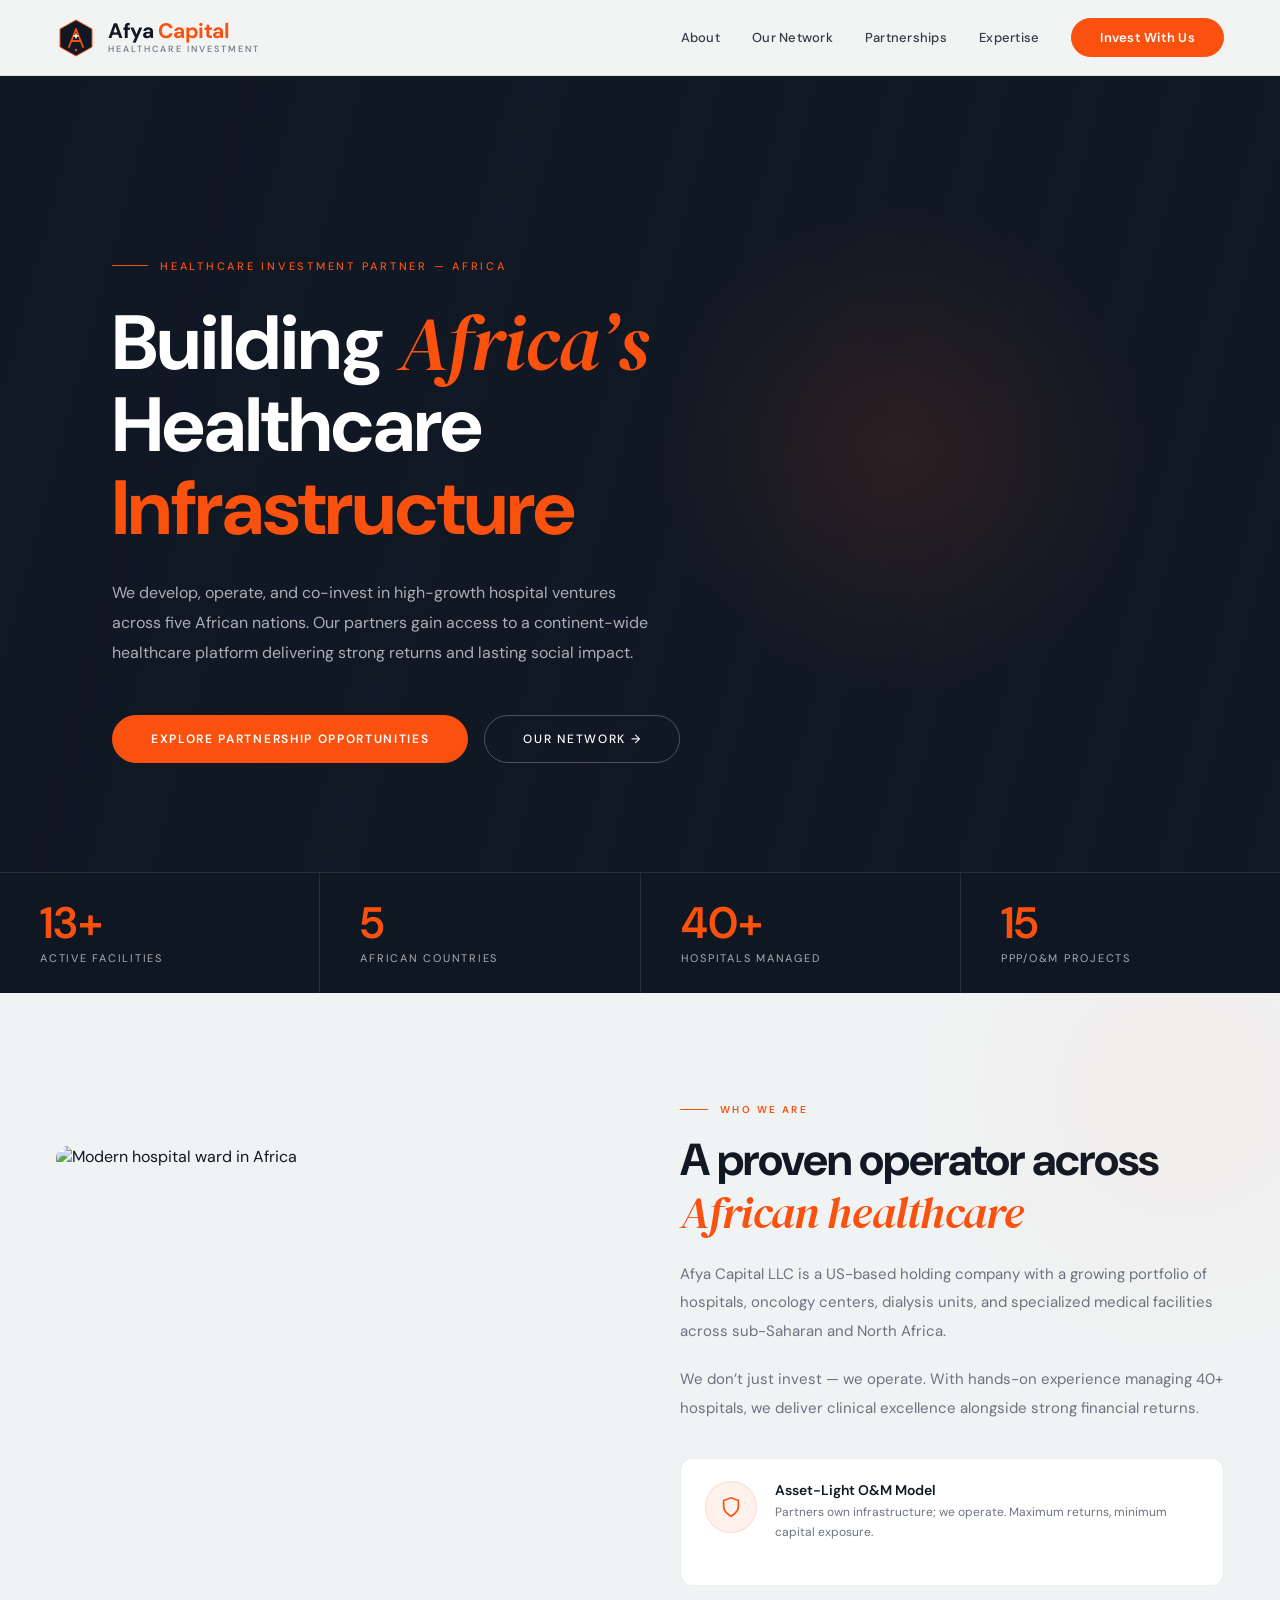
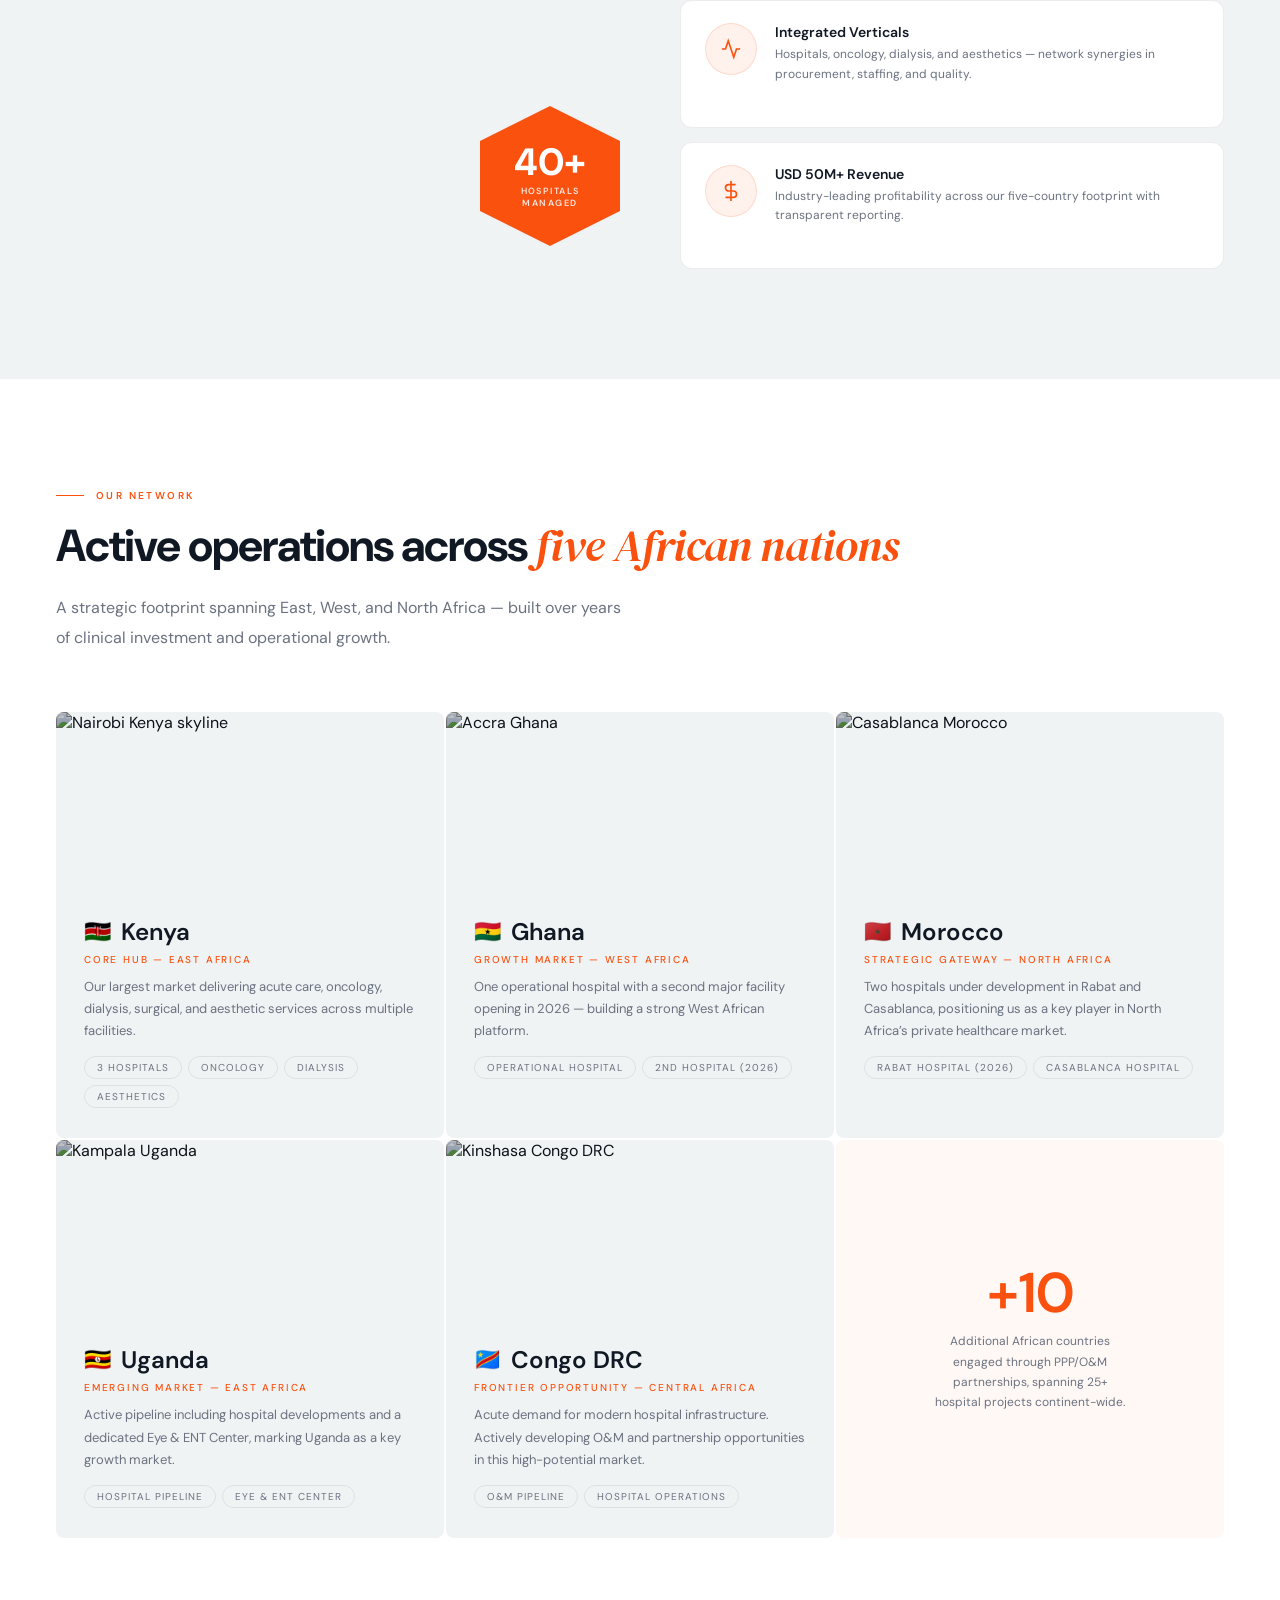
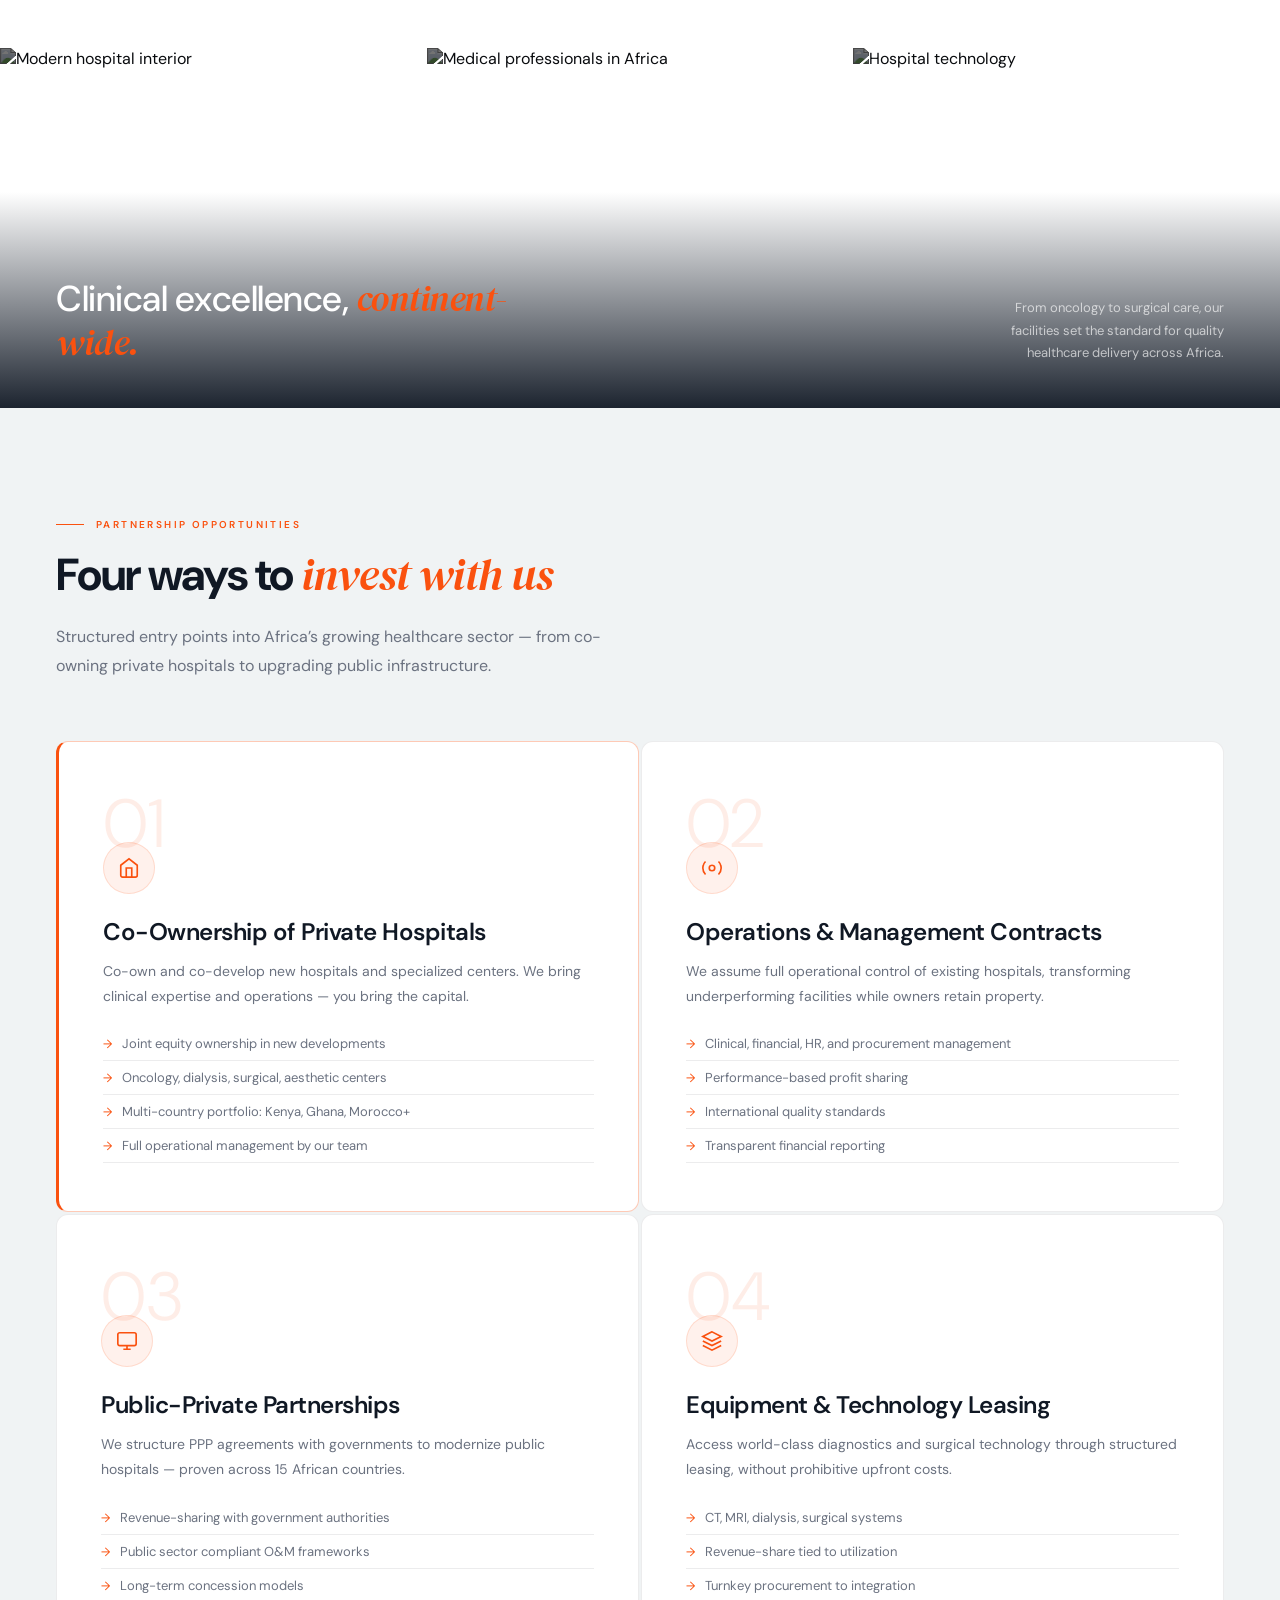
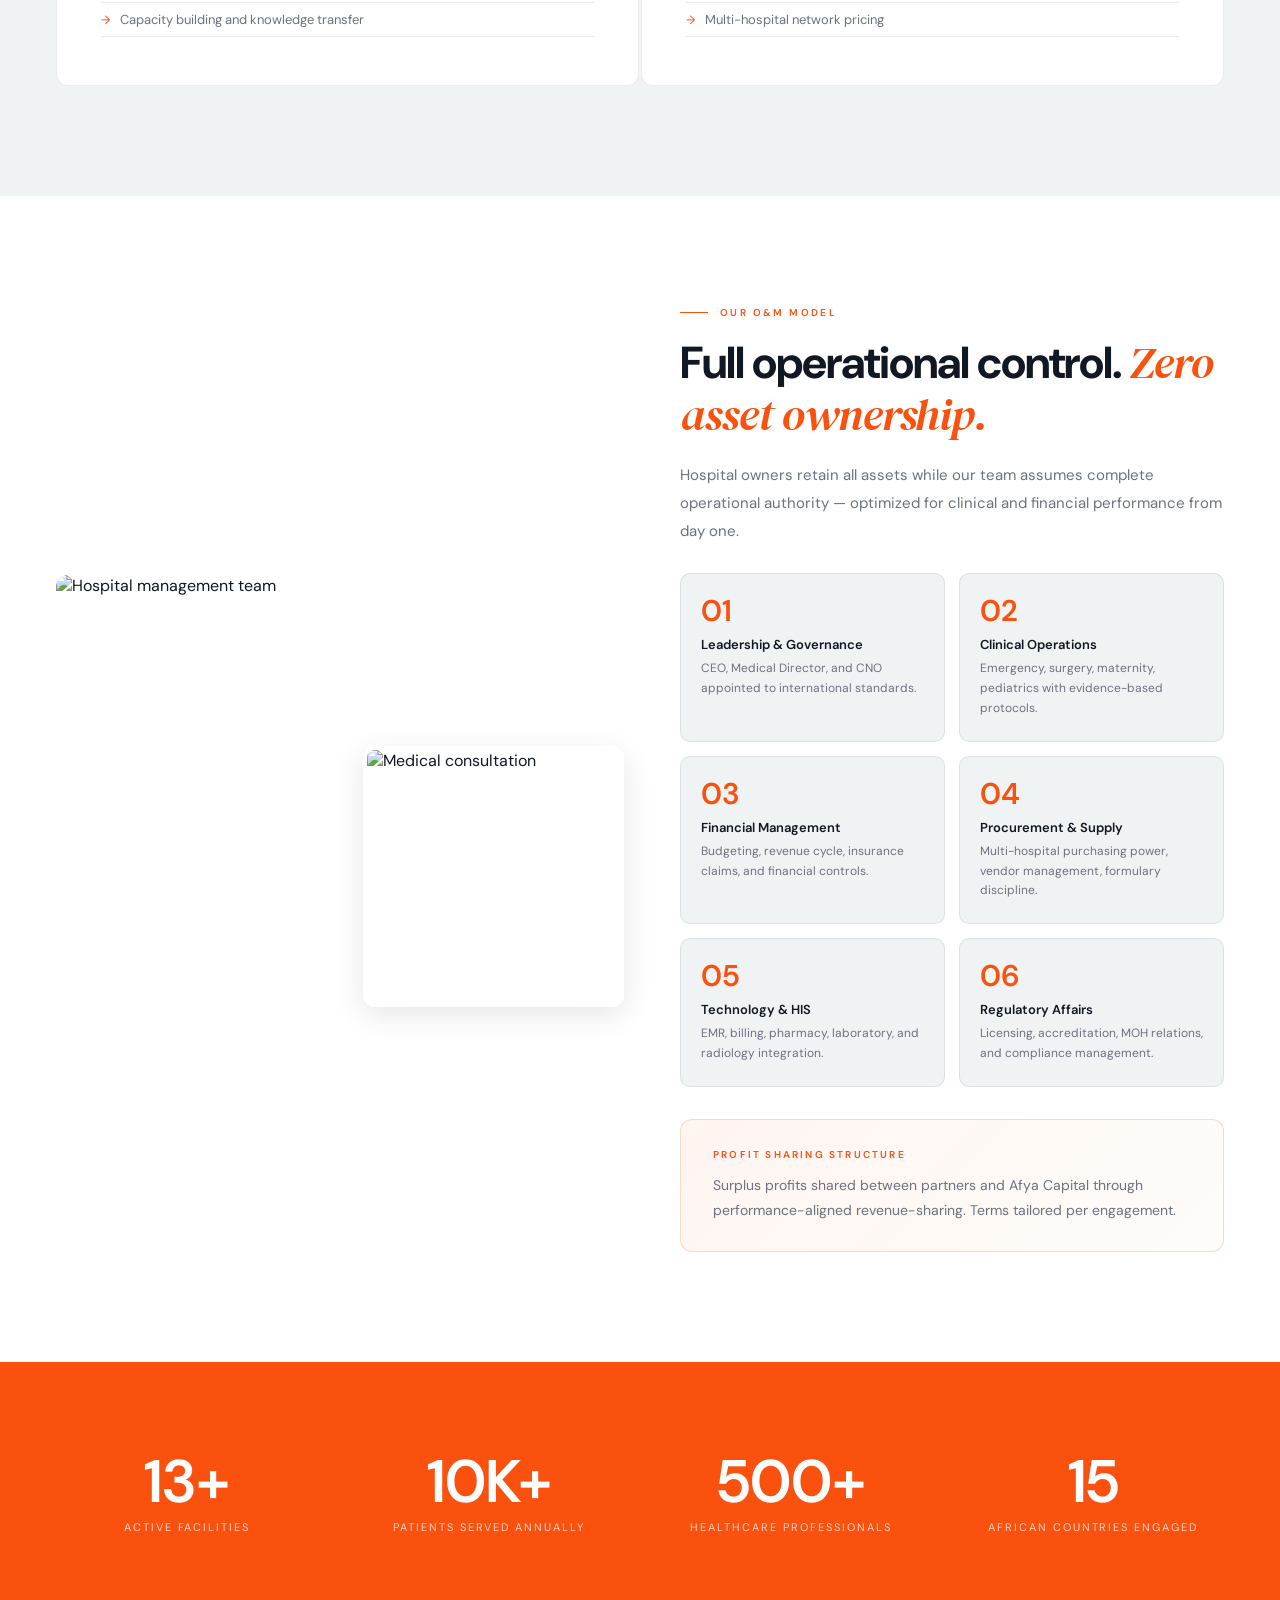
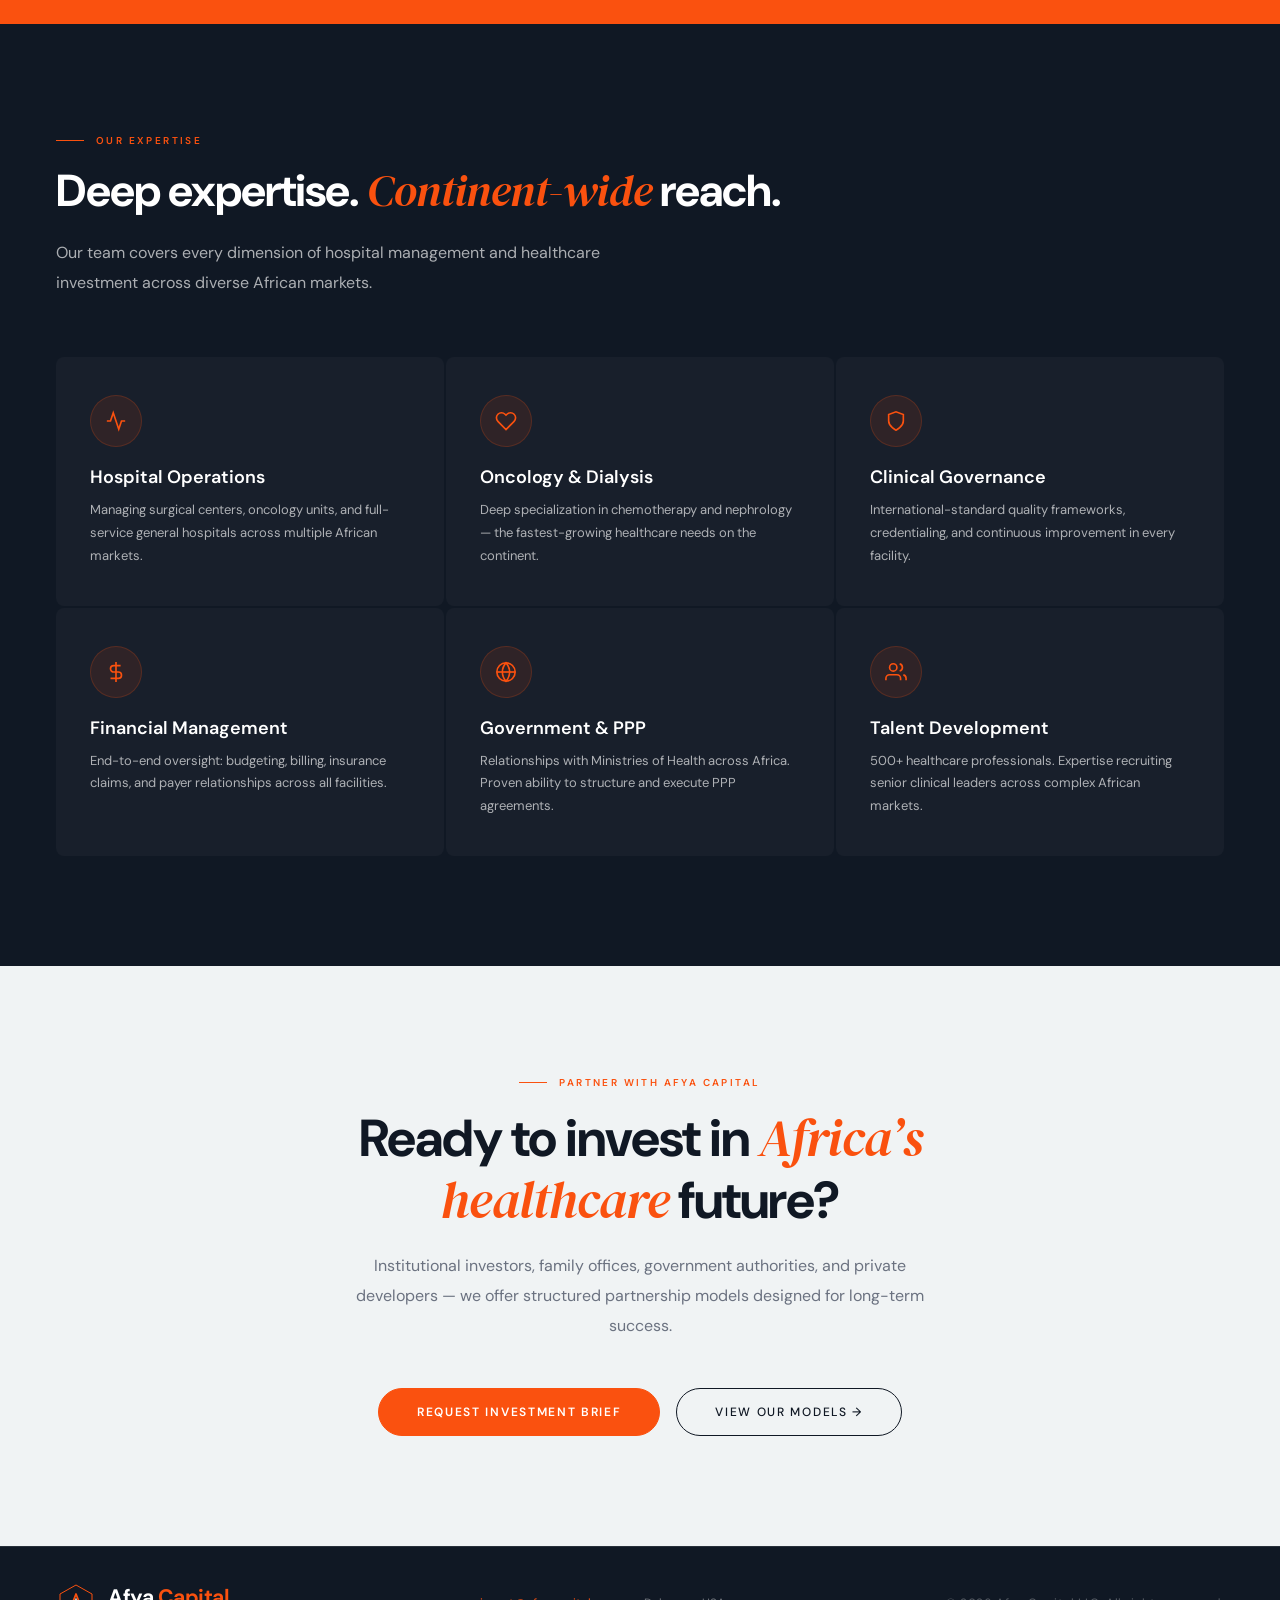
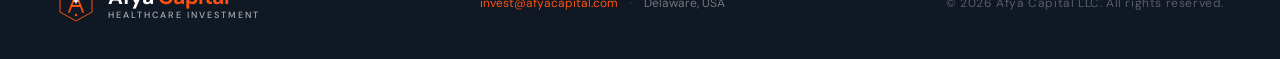
==== commit b6abe786: "Replace DM Sans italic with DM Serif Display italic for accent text DM Sans italic looks flat for de" ====
--- a/extracted/index.html
+++ b/extracted/index.html
@@ -21,8 +21,8 @@
   <link rel="preconnect" href="https://fonts.googleapis.com">
   <link rel="preconnect" href="https://fonts.gstatic.com" crossorigin>
 
-  <!-- Fonts: DM Sans (matching Corex Business Strategist theme) -->
-  <link href="https://fonts.googleapis.com/css2?family=DM+Sans:ital,opsz,wght@0,9..40,100..1000;1,9..40,100..1000&display=swap" rel="stylesheet">
+  <!-- Fonts: DM Sans + DM Serif Display italic (matching Corex Business Strategist theme) -->
+  <link href="https://fonts.googleapis.com/css2?family=DM+Sans:ital,opsz,wght@0,9..40,100..1000;1,9..40,100..1000&family=DM+Serif+Display:ital@1&display=swap" rel="stylesheet">
 
   <!-- Styles -->
   <link rel="stylesheet" href="css/styles.css">
--- a/extracted/css/styles.css
+++ b/extracted/css/styles.css
@@ -1,7 +1,7 @@
 /* ==========================================================================
    Afya Capital — Healthcare Investment Landing Page
    Modern business theme inspired by Corex Home Strategist
-   Font: DM Sans | Accent: #fa510f (orange)
+   Fonts: DM Sans + DM Serif Display (italic accent) | Accent: #fa510f (orange)
    ========================================================================== */
 
 :root {
@@ -305,6 +305,7 @@
 }
 
 h1 .italic {
+  font-family: 'DM Serif Display', serif;
   font-style: italic;
   font-weight: 400;
   color: var(--main);
@@ -474,6 +475,7 @@
 }
 
 h2 em {
+  font-family: 'DM Serif Display', serif;
   font-style: italic;
   font-weight: 400;
   color: var(--main);
@@ -796,6 +798,7 @@
 }
 
 .band-caption h3 em {
+  font-family: 'DM Serif Display', serif;
   font-style: italic;
   font-weight: 400;
   color: var(--main);
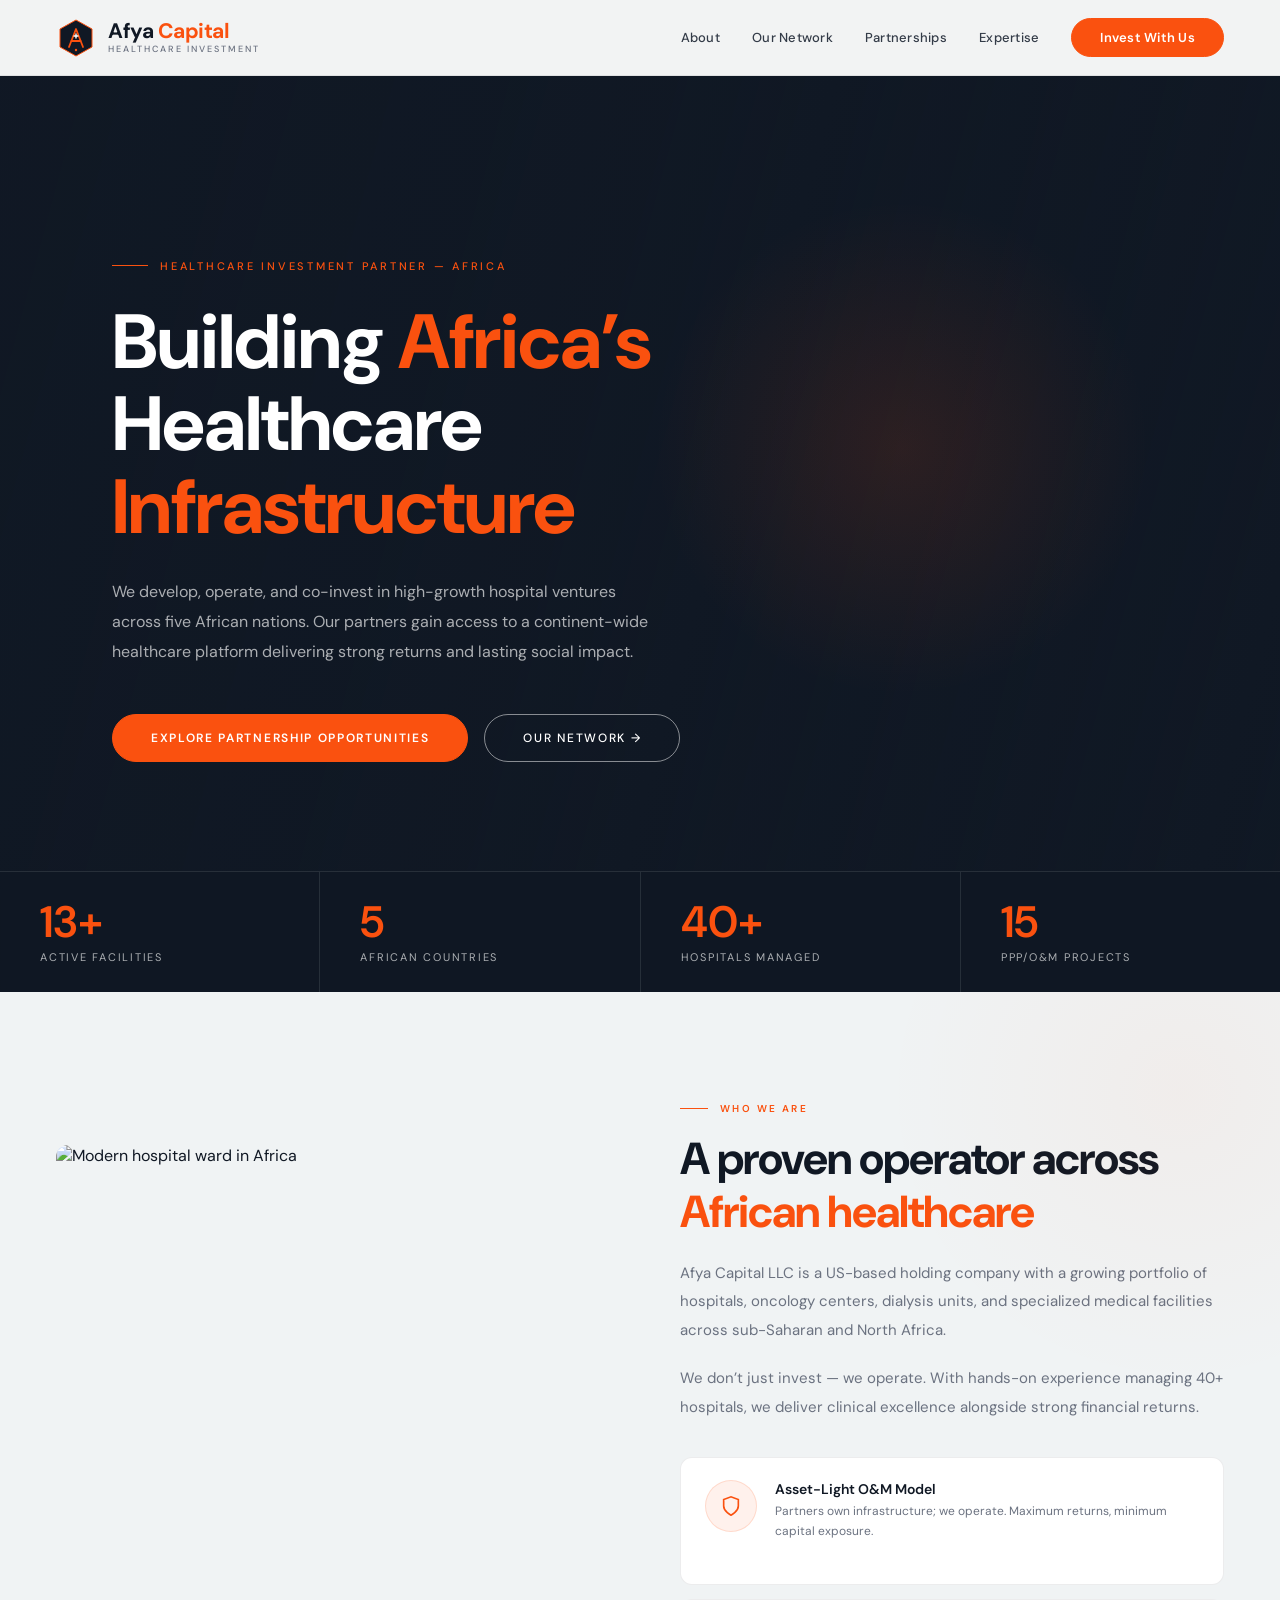
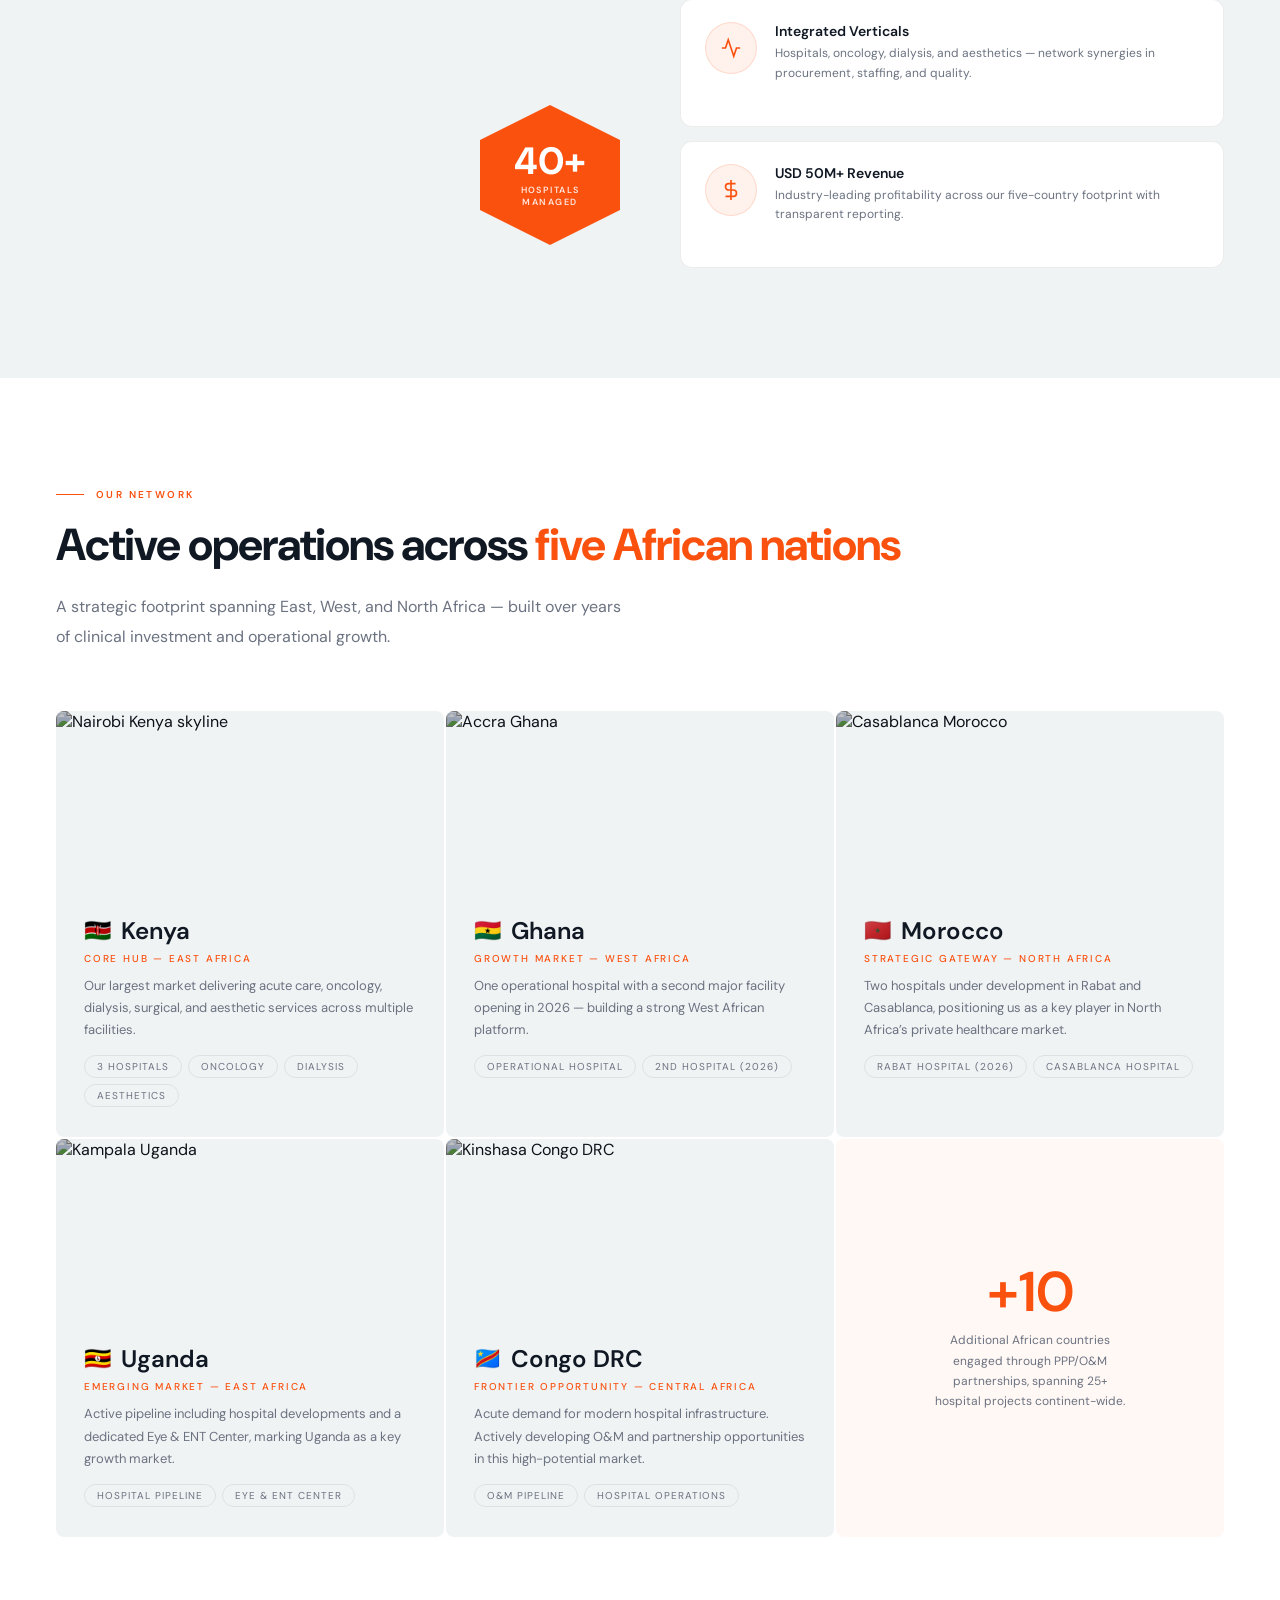
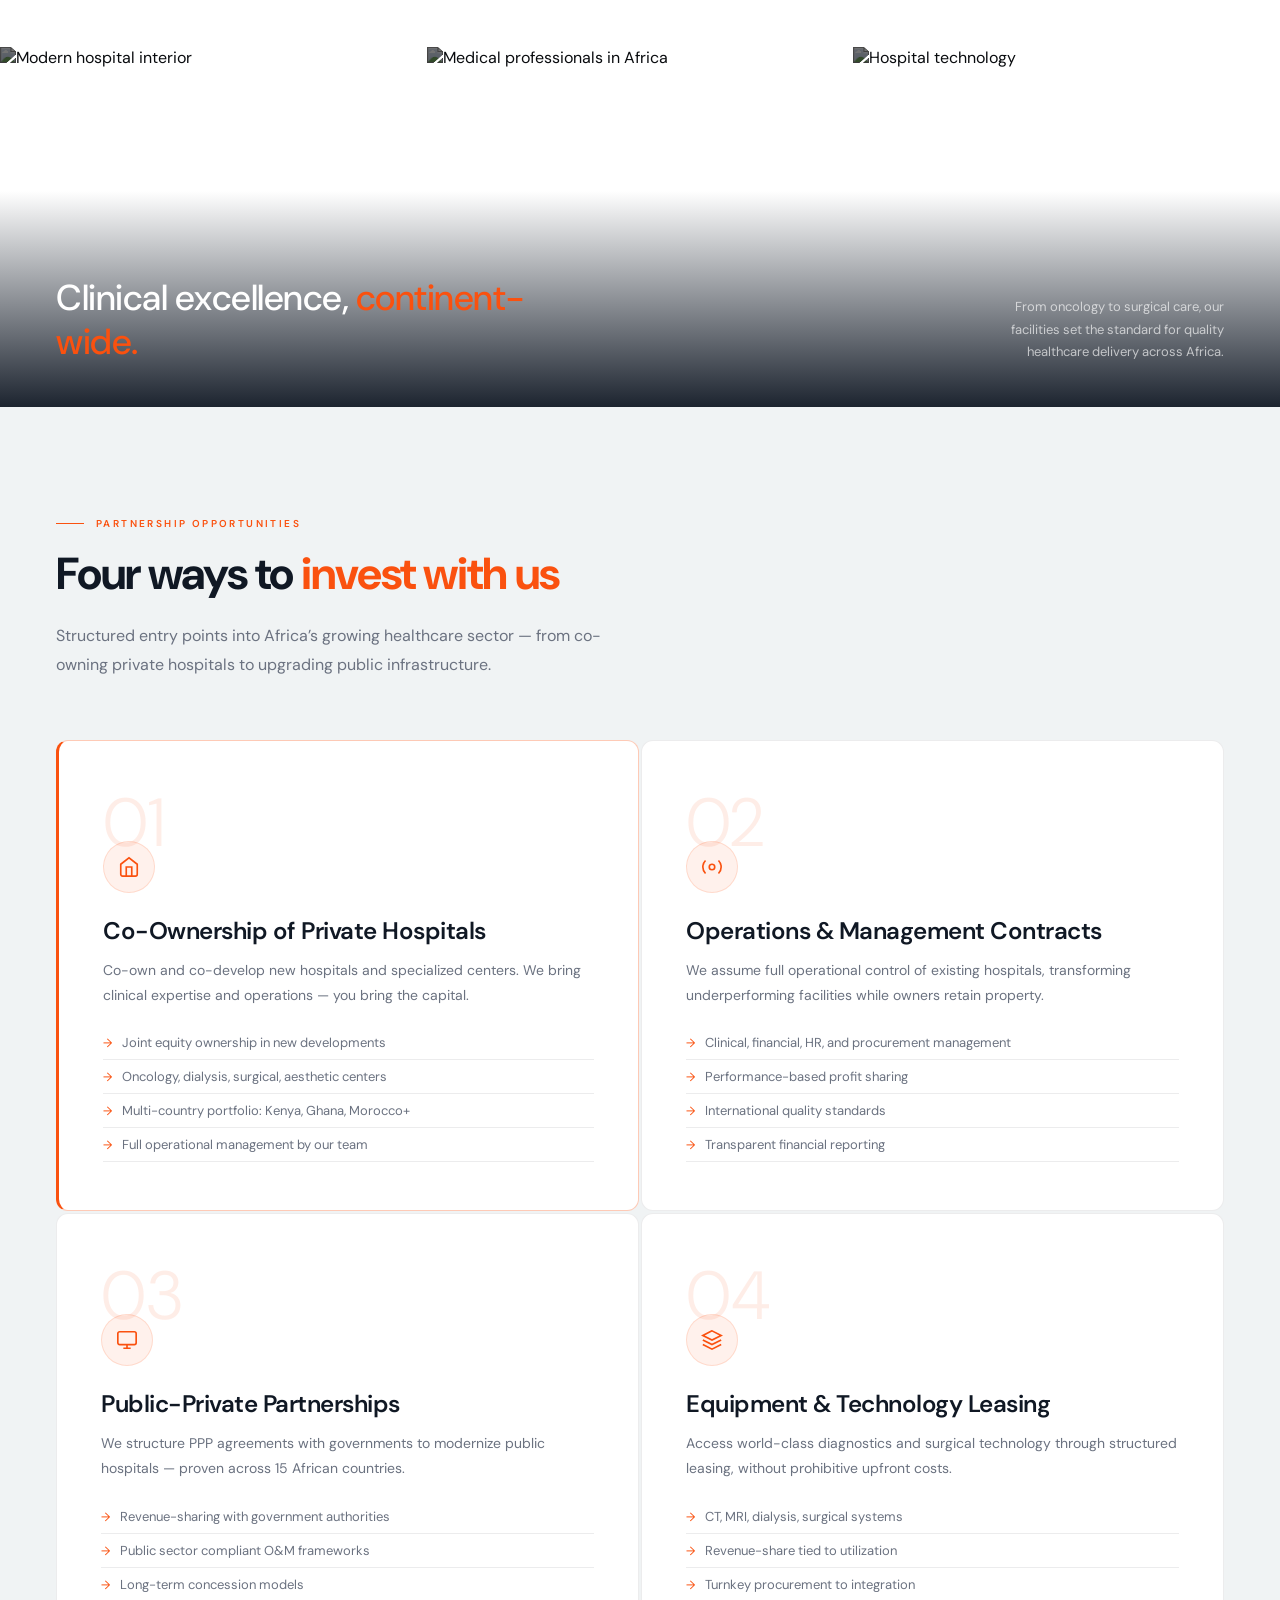
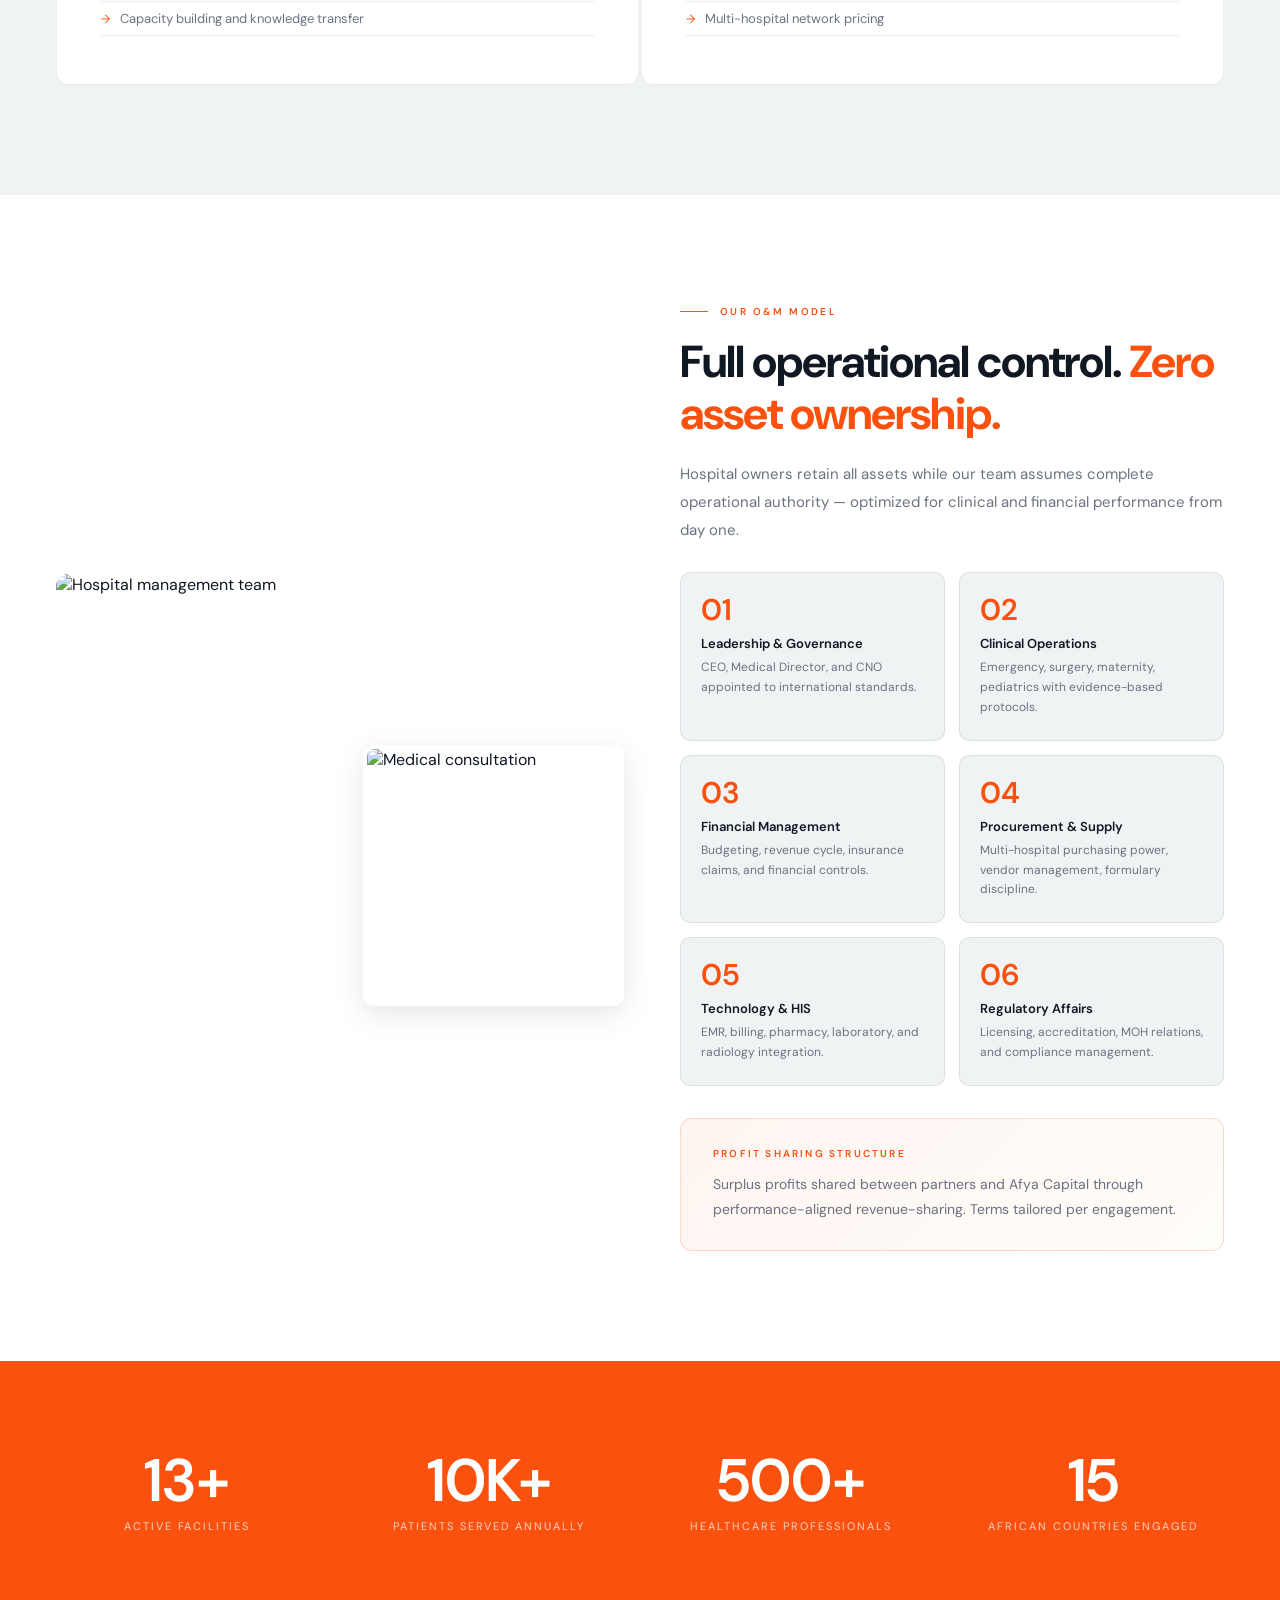
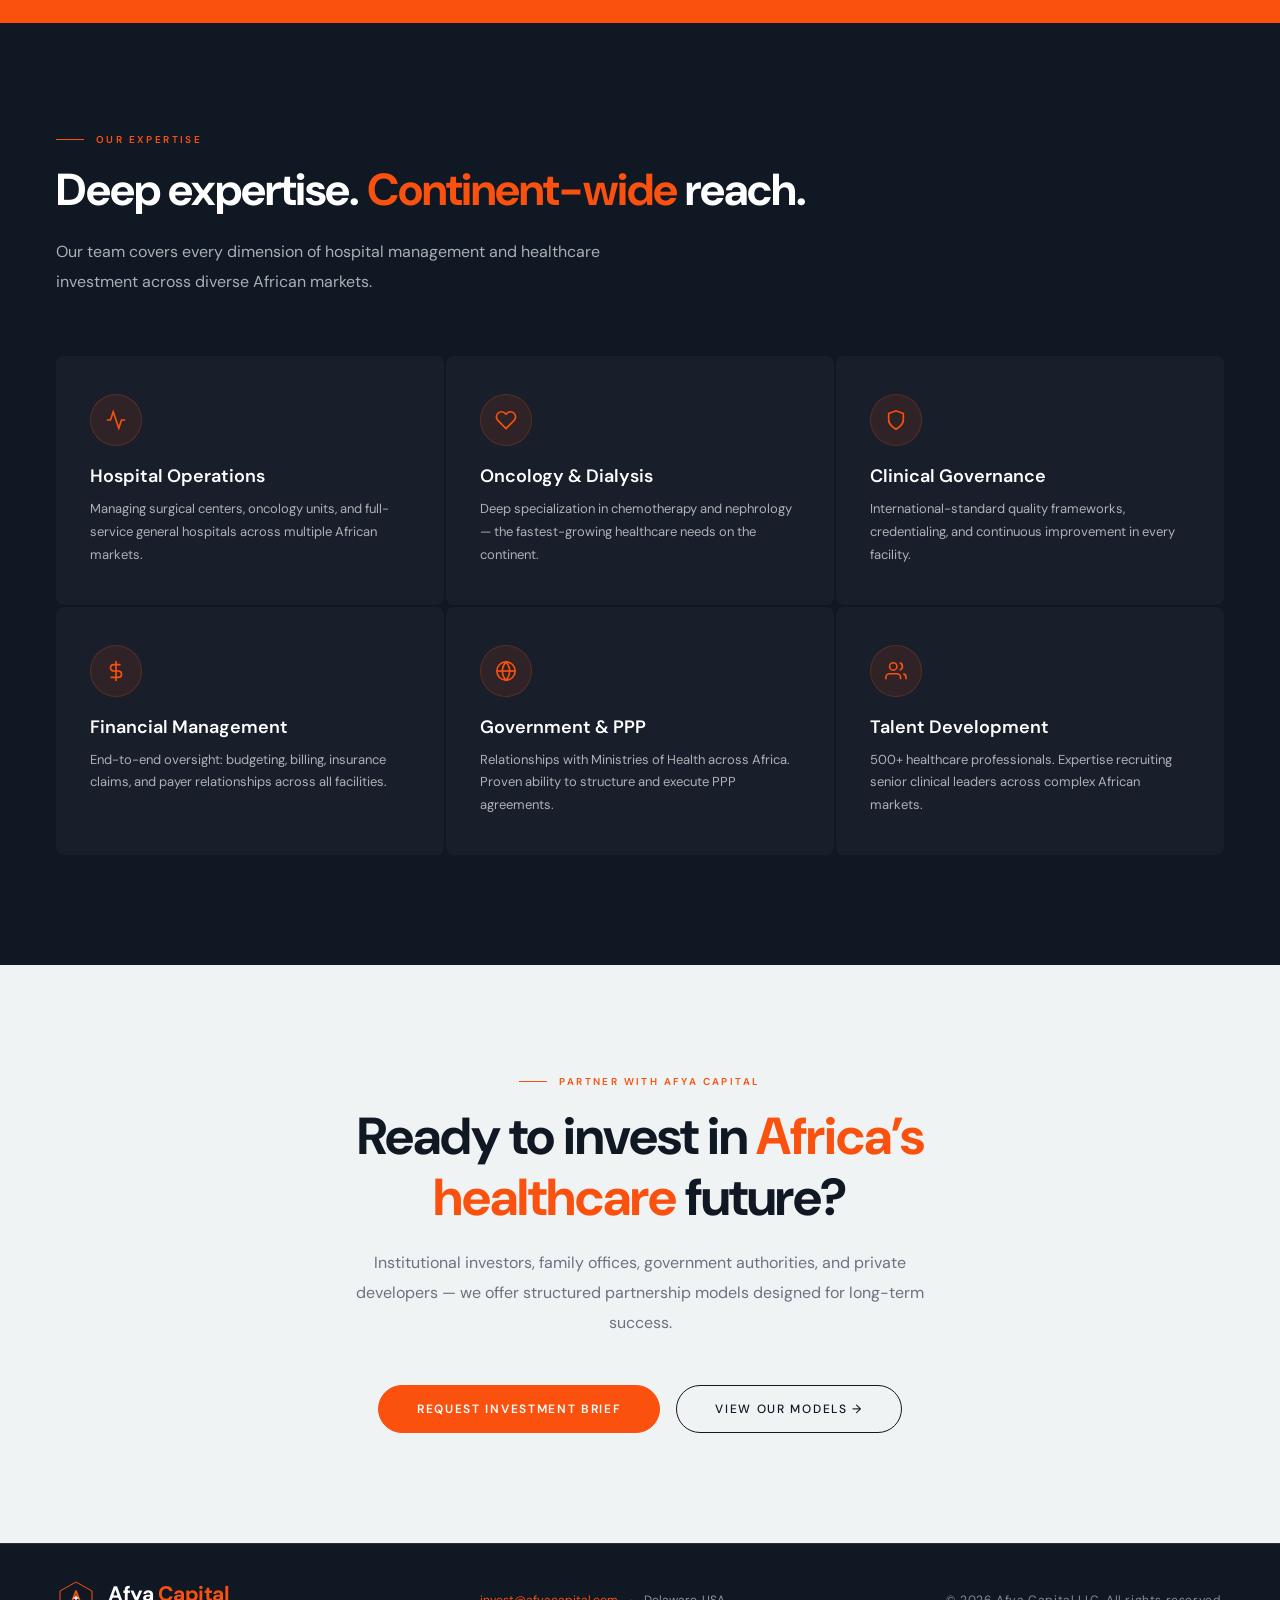
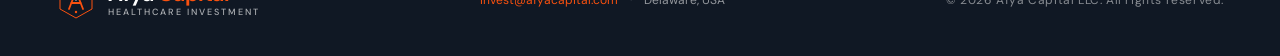
==== commit c00d9479: "Remove all italic styling and fix UI/UX audit issues - Remove italic font (DM Serif Display) entirel" ====
--- a/extracted/index.html
+++ b/extracted/index.html
@@ -21,8 +21,8 @@
   <link rel="preconnect" href="https://fonts.googleapis.com">
   <link rel="preconnect" href="https://fonts.gstatic.com" crossorigin>
 
-  <!-- Fonts: DM Sans + DM Serif Display italic (matching Corex Business Strategist theme) -->
-  <link href="https://fonts.googleapis.com/css2?family=DM+Sans:ital,opsz,wght@0,9..40,100..1000;1,9..40,100..1000&family=DM+Serif+Display:ital@1&display=swap" rel="stylesheet">
+  <!-- Fonts: DM Sans (matching Corex Business Strategist theme) -->
+  <link href="https://fonts.googleapis.com/css2?family=DM+Sans:opsz,wght@9..40,100..1000&display=swap" rel="stylesheet">
 
   <!-- Styles -->
   <link rel="stylesheet" href="css/styles.css">
@@ -74,7 +74,7 @@
       <div class="hero-eyebrow-line"></div>
       <span>Healthcare Investment Partner &mdash; Africa</span>
     </div>
-    <h1>Building <em class="italic">Africa&rsquo;s</em><br>Healthcare<br><span class="accent">Infrastructure</span></h1>
+    <h1>Building <span class="accent">Africa&rsquo;s</span><br>Healthcare<br><span class="accent">Infrastructure</span></h1>
     <p class="hero-body">We develop, operate, and co-invest in high-growth hospital ventures across five African nations. Our partners gain access to a continent-wide healthcare platform delivering strong returns and lasting social impact.</p>
     <div class="hero-actions">
       <a href="#partnerships" class="btn-gold">Explore Partnership Opportunities</a>
@@ -104,7 +104,7 @@
       </div>
       <div class="about-text">
         <div class="eyebrow"><span>Who We Are</span></div>
-        <h2>A proven operator across <em>African healthcare</em></h2>
+        <h2>A proven operator across <span class="accent">African healthcare</span></h2>
         <p>Afya Capital LLC is a US-based holding company with a growing portfolio of hospitals, oncology centers, dialysis units, and specialized medical facilities across sub-Saharan and North Africa.</p>
         <p>We don&rsquo;t just invest &mdash; we operate. With hands-on experience managing 40+ hospitals, we deliver clinical excellence alongside strong financial returns.</p>
         <div class="pillars">
@@ -141,7 +141,7 @@
 <section id="network" class="animate-on-scroll">
   <div class="container">
     <div class="eyebrow"><span>Our Network</span></div>
-    <h2>Active operations across <em>five African nations</em></h2>
+    <h2>Active operations across <span class="accent">five African nations</span></h2>
     <p class="lead">A strategic footprint spanning East, West, and North Africa &mdash; built over years of clinical investment and operational growth.</p>
     <div class="countries-grid">
       <div class="country-card">
@@ -208,7 +208,7 @@
   <img class="band-img" src="https://images.unsplash.com/photo-1666214280557-f1b5022eb634?w=700&q=70&auto=format&fit=crop" alt="Hospital technology" loading="lazy">
   <div class="band-overlay"></div>
   <div class="band-caption">
-    <h3>Clinical excellence, <em>continent-wide.</em></h3>
+    <h3>Clinical excellence, <span class="accent">continent-wide.</span></h3>
     <p>From oncology to surgical care, our facilities set the standard for quality healthcare delivery across Africa.</p>
   </div>
 </div>
@@ -219,7 +219,7 @@
 <section id="partnerships" class="animate-on-scroll">
   <div class="container">
     <div class="eyebrow"><span>Partnership Opportunities</span></div>
-    <h2>Four ways to <em>invest with us</em></h2>
+    <h2>Four ways to <span class="accent">invest with us</span></h2>
     <p class="lead">Structured entry points into Africa&rsquo;s growing healthcare sector &mdash; from co-owning private hospitals to upgrading public infrastructure.</p>
     <div class="pship-grid">
       <div class="pship-card pship-featured">
@@ -286,7 +286,7 @@
       </div>
       <div>
         <div class="eyebrow"><span>Our O&amp;M Model</span></div>
-        <h2>Full operational control. <em>Zero asset ownership.</em></h2>
+        <h2>Full operational control. <span class="accent">Zero asset ownership.</span></h2>
         <p class="om-text-lead">Hospital owners retain all assets while our team assumes complete operational authority &mdash; optimized for clinical and financial performance from day one.</p>
         <div class="om-cards">
           <div class="om-card"><div class="om-card-n">01</div><h4>Leadership &amp; Governance</h4><p>CEO, Medical Director, and CNO appointed to international standards.</p></div>
@@ -326,7 +326,7 @@
   <div class="expertise-bg-img"></div>
   <div class="expertise-wrap container">
     <div class="eyebrow"><span>Our Expertise</span></div>
-    <h2>Deep expertise. <em>Continent-wide</em> reach.</h2>
+    <h2>Deep expertise. <span class="accent">Continent-wide</span> reach.</h2>
     <p class="lead">Our team covers every dimension of hospital management and healthcare investment across diverse African markets.</p>
     <div class="expertise-grid">
       <div class="exp-item">
@@ -370,7 +370,7 @@
   <div class="contact-image"></div>
   <div class="contact-inner">
     <div class="eyebrow eyebrow--center"><span>Partner With Afya Capital</span></div>
-    <h2>Ready to invest in <em>Africa&rsquo;s healthcare</em> future?</h2>
+    <h2>Ready to invest in <span class="accent">Africa&rsquo;s healthcare</span> future?</h2>
     <p class="lead">Institutional investors, family offices, government authorities, and private developers &mdash; we offer structured partnership models designed for long-term success.</p>
     <div class="contact-actions">
       <a href="mailto:invest@afyacapital.com" class="btn-gold">Request Investment Brief</a>
--- a/extracted/css/styles.css
+++ b/extracted/css/styles.css
@@ -1,7 +1,7 @@
 /* ==========================================================================
    Afya Capital — Healthcare Investment Landing Page
    Modern business theme inspired by Corex Home Strategist
-   Fonts: DM Sans + DM Serif Display (italic accent) | Accent: #fa510f (orange)
+   Font: DM Sans | Accent: #fa510f (orange)
    ========================================================================== */
 
 :root {
@@ -69,6 +69,25 @@
   margin: 0 auto;
 }
 
+/* --- Skip link (accessibility) --- */
+.skip-link {
+  position: absolute;
+  top: -100%;
+  left: 16px;
+  background: var(--main);
+  color: var(--white);
+  padding: 10px 20px;
+  font-size: 13px;
+  font-weight: 600;
+  border-radius: 0 0 8px 8px;
+  z-index: 999;
+  transition: top 0.2s;
+}
+
+.skip-link:focus {
+  top: 0;
+}
+
 /* --- Focus styles --- */
 :focus-visible {
   outline: 2px solid var(--main);
@@ -195,8 +214,12 @@
 .nav-hamburger {
   display: none;
   flex-direction: column;
+  align-items: center;
+  justify-content: center;
   gap: 5px;
-  padding: 8px;
+  min-width: 44px;
+  min-height: 44px;
+  padding: 10px;
   z-index: 201;
 }
 
@@ -302,13 +325,6 @@
   margin-bottom: 28px;
   color: var(--white);
   animation: fadeUp 0.7s ease 0.25s both;
-}
-
-h1 .italic {
-  font-family: 'DM Serif Display', serif;
-  font-style: italic;
-  font-weight: 400;
-  color: var(--main);
 }
 
 h1 .accent {
@@ -355,7 +371,7 @@
 .btn-ghost {
   padding: 15px 38px;
   background: transparent;
-  border: 1px solid rgba(255, 255, 255, 0.25);
+  border: 1px solid rgba(255, 255, 255, 0.5);
   color: var(--white);
   font-size: 12px;
   letter-spacing: 0.14em;
@@ -474,10 +490,7 @@
   color: var(--black);
 }
 
-h2 em {
-  font-family: 'DM Serif Display', serif;
-  font-style: italic;
-  font-weight: 400;
+h2 .accent {
   color: var(--main);
 }
 
@@ -797,10 +810,7 @@
   line-height: 1.2;
 }
 
-.band-caption h3 em {
-  font-family: 'DM Serif Display', serif;
-  font-style: italic;
-  font-weight: 400;
+.band-caption h3 .accent {
   color: var(--main);
 }
 
@@ -1090,7 +1100,7 @@
   color: var(--white);
 }
 
-#expertise h2 em {
+#expertise h2 .accent {
   color: var(--main);
 }
 
@@ -1247,7 +1257,7 @@
   align-items: center;
   gap: 12px;
   font-size: 12px;
-  color: rgba(255, 255, 255, 0.4);
+  color: rgba(255, 255, 255, 0.55);
 }
 
 .footer-links a {
@@ -1265,7 +1275,7 @@
 
 footer p {
   font-size: 12px;
-  color: rgba(255, 255, 255, 0.3);
+  color: rgba(255, 255, 255, 0.5);
   letter-spacing: 0.05em;
 }
 
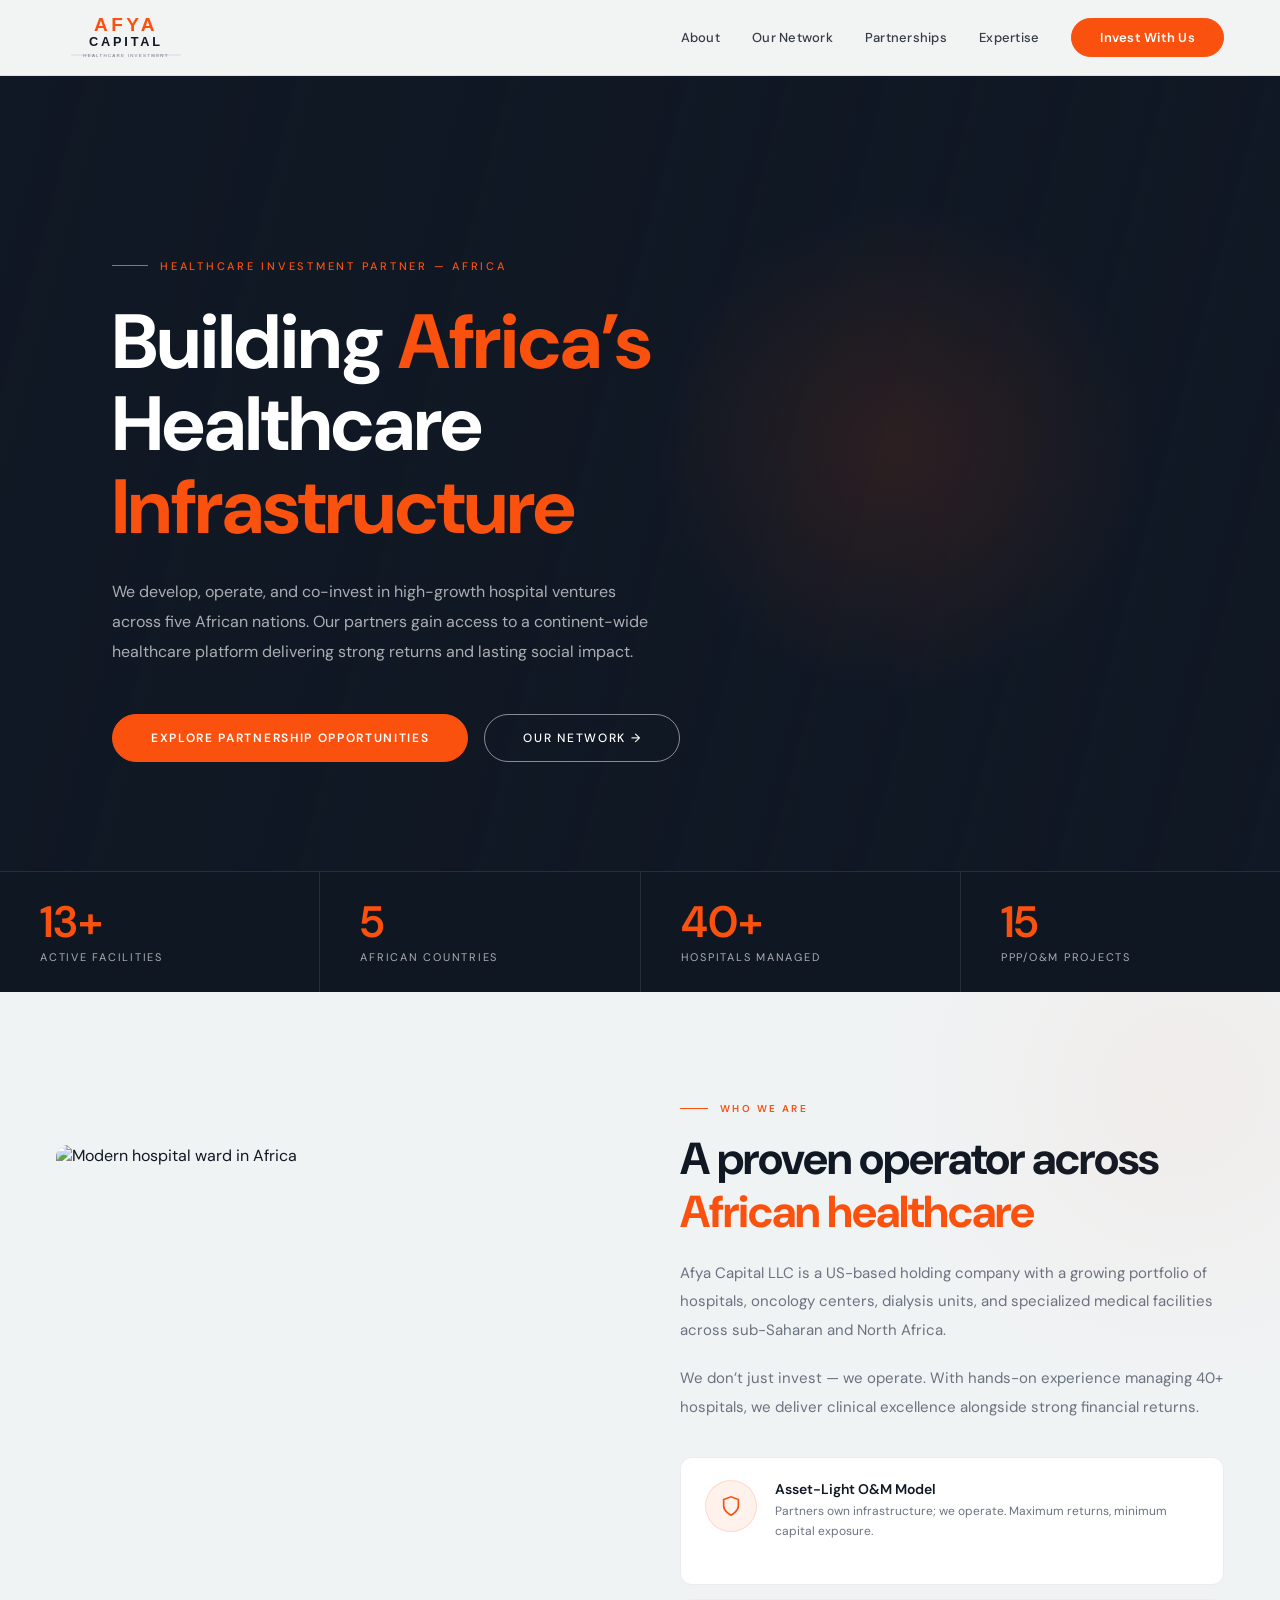
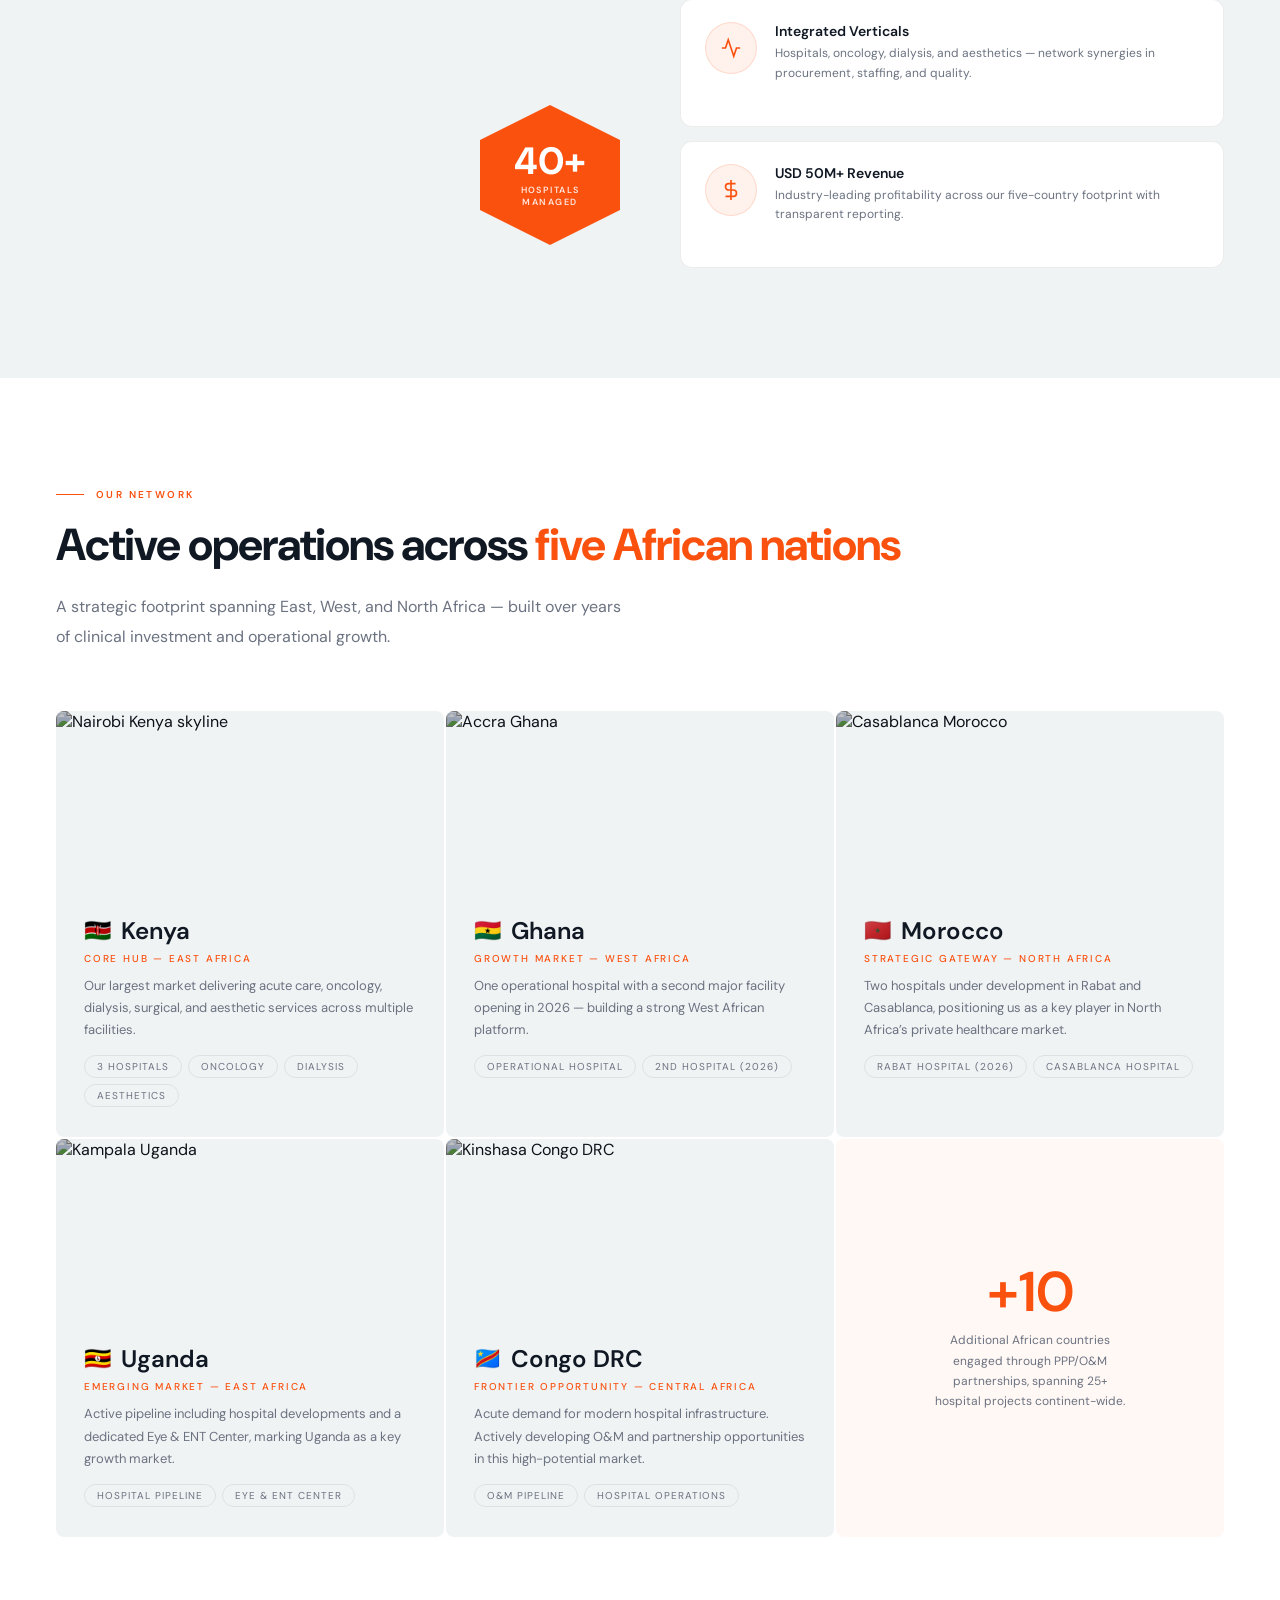
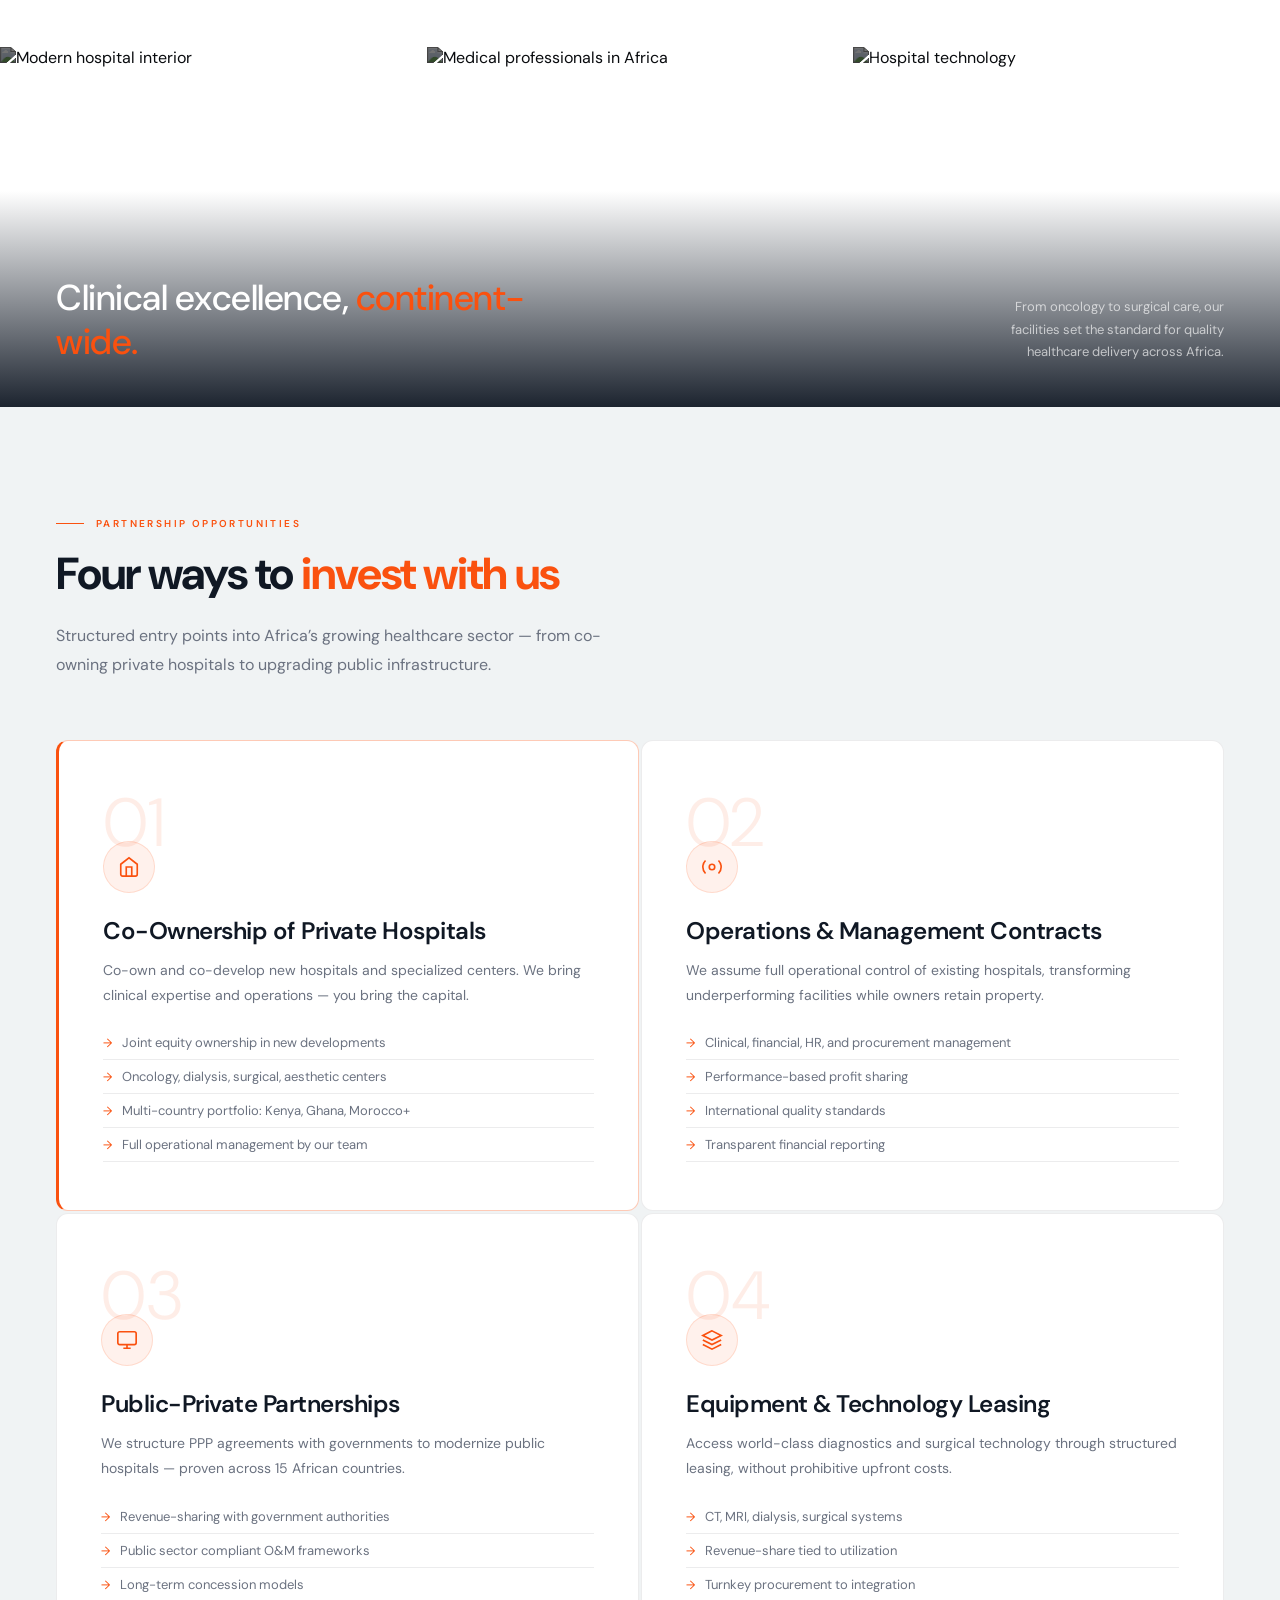
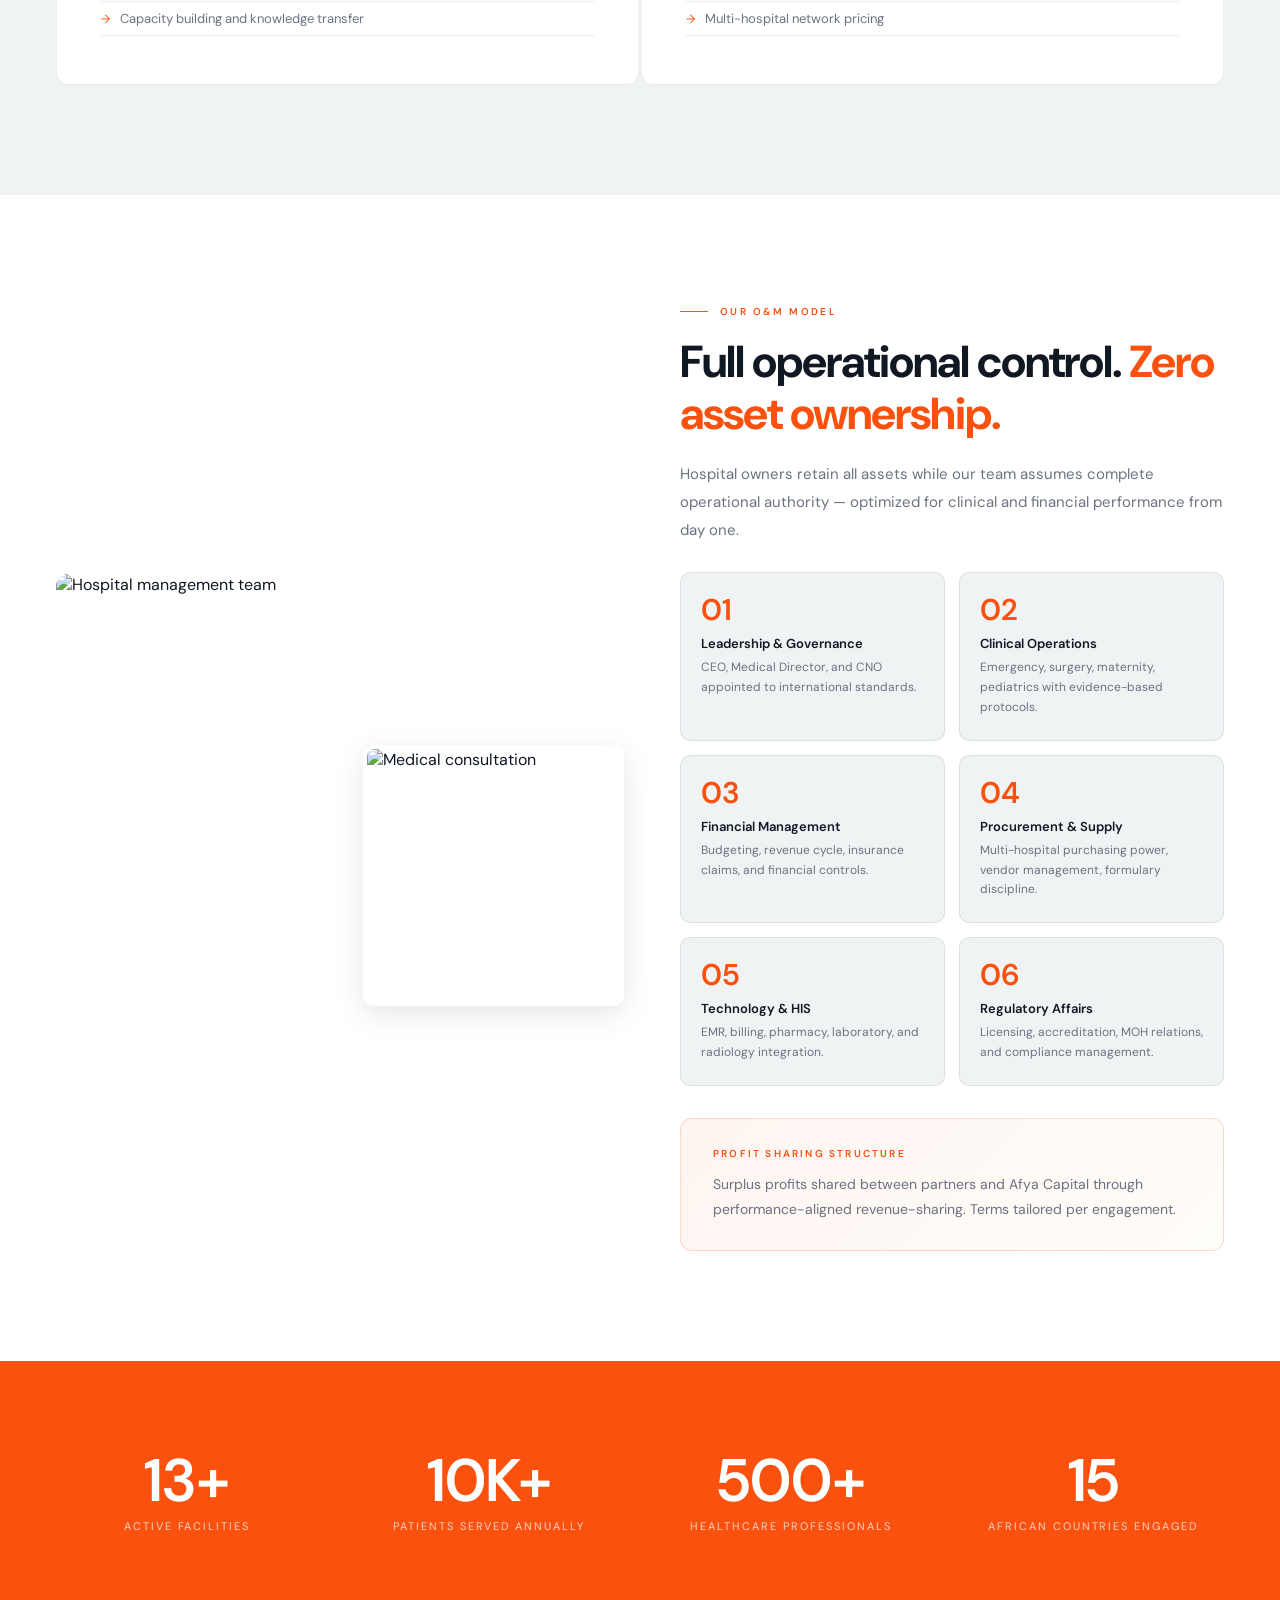
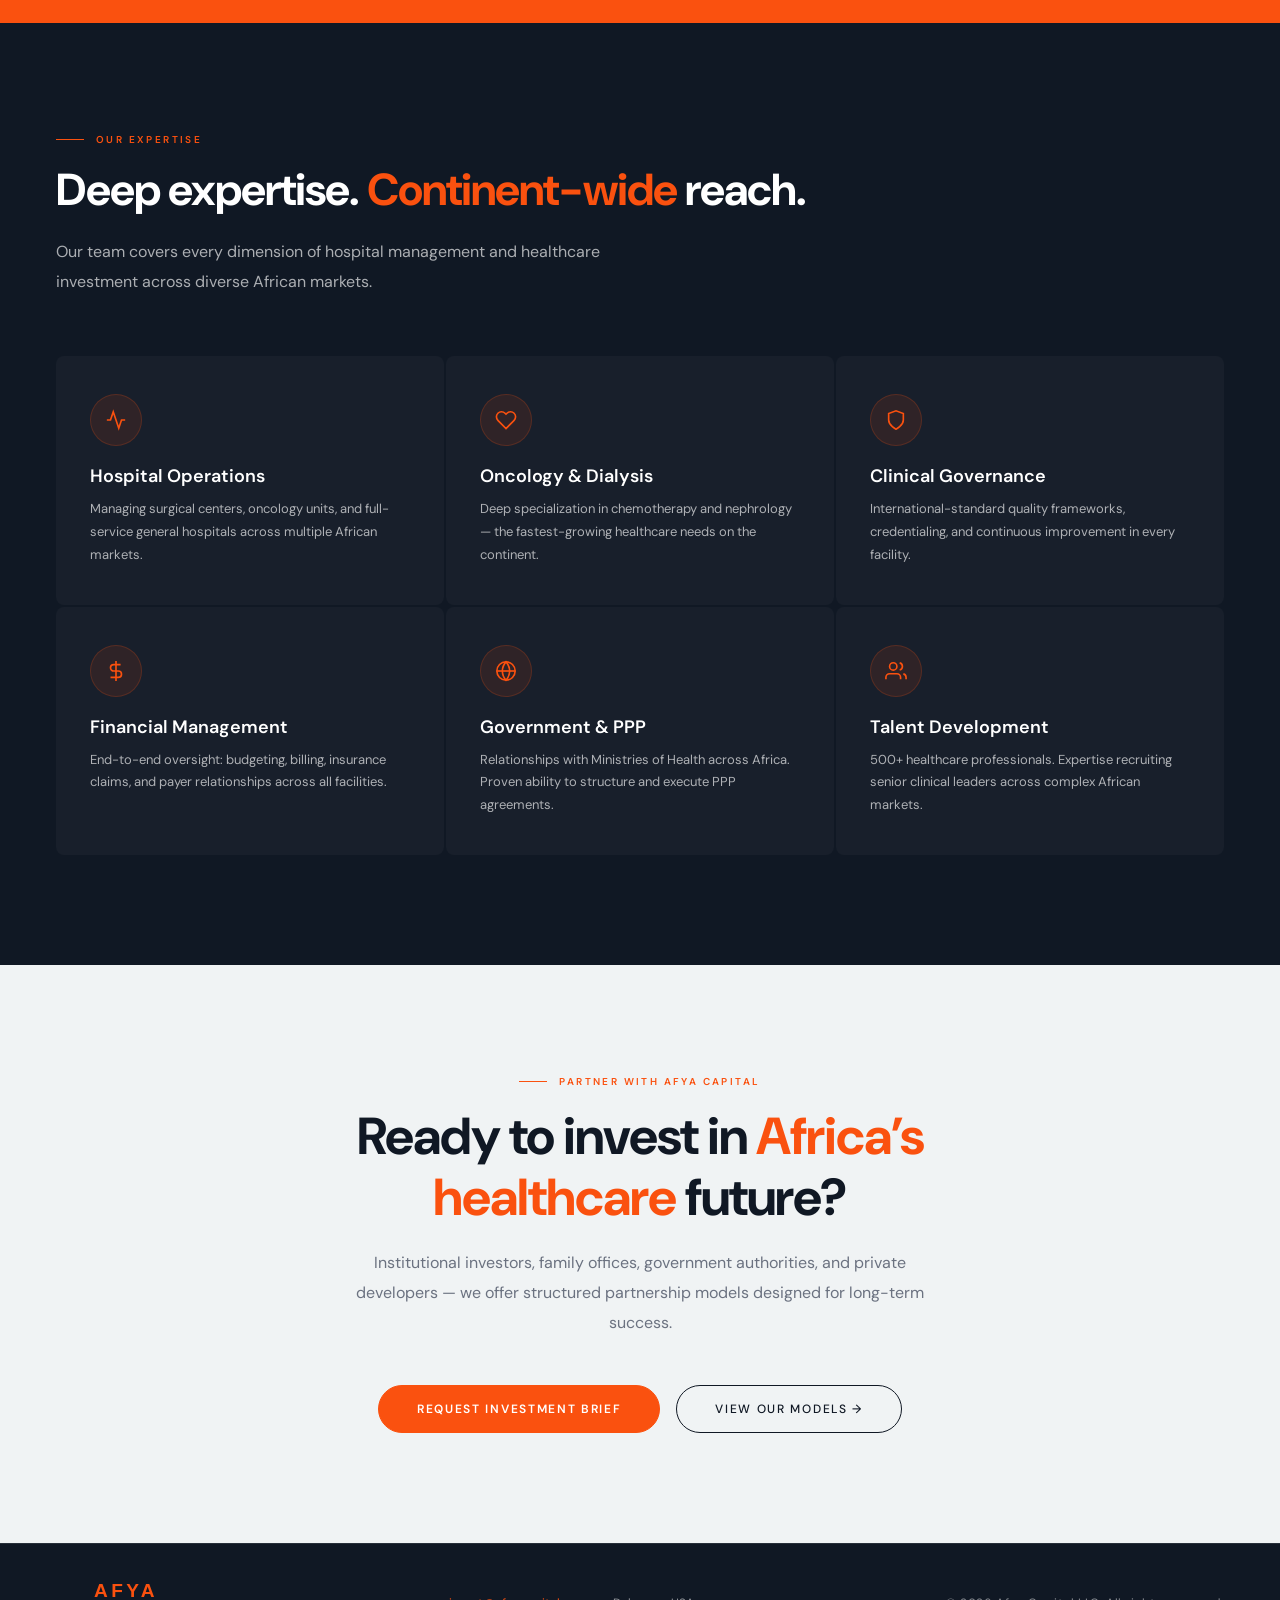
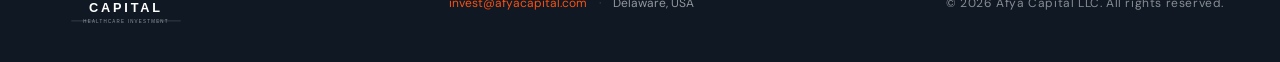
==== commit d240d723: "Add stacked wordmark logo to nav and footer Replace hexagon icon + HTML text logo with the proper AF" ====
--- a/extracted/index.html
+++ b/extracted/index.html
@@ -34,17 +34,7 @@
      ====================================================================== -->
 <nav>
   <a href="#" class="nav-logo">
-    <svg class="logo-mark" viewBox="0 0 40 40" fill="none" xmlns="http://www.w3.org/2000/svg" aria-hidden="true">
-      <path d="M20 2L36 11V29L20 38L4 29V11L20 2Z" fill="#101824" stroke="#fa510f" stroke-width="1"/>
-      <path d="M13 29L20 11L27 29" stroke="#fa510f" stroke-width="1.8" stroke-linecap="round" stroke-linejoin="round"/>
-      <path d="M15.5 23H24.5" stroke="#fa510f" stroke-width="1.8" stroke-linecap="round"/>
-      <path d="M20 16V20M18 18H22" stroke="#ffffff" stroke-width="1.4" stroke-linecap="round"/>
-      <circle cx="20" cy="32" r="1.2" fill="#fa510f"/>
-    </svg>
-    <div class="logo-text-group">
-      <div class="logo-name">Afya <span>Capital</span></div>
-      <div class="logo-tagline">Healthcare Investment</div>
-    </div>
+    <img src="images/logo-afya-wordmark-dark.svg" alt="Afya Capital — Healthcare Investment" class="logo-wordmark" width="160" height="52">
   </a>
   <div class="nav-links" id="navLinks">
     <a href="#about">About</a>
@@ -386,17 +376,7 @@
      ====================================================================== -->
 <footer>
   <div class="footer-logo">
-    <svg class="logo-mark" viewBox="0 0 40 40" fill="none" xmlns="http://www.w3.org/2000/svg" aria-hidden="true">
-      <path d="M20 2L36 11V29L20 38L4 29V11L20 2Z" fill="#101824" stroke="#fa510f" stroke-width="1"/>
-      <path d="M13 29L20 11L27 29" stroke="#fa510f" stroke-width="1.8" stroke-linecap="round" stroke-linejoin="round"/>
-      <path d="M15.5 23H24.5" stroke="#fa510f" stroke-width="1.8" stroke-linecap="round"/>
-      <path d="M20 16V20M18 18H22" stroke="#ffffff" stroke-width="1.4" stroke-linecap="round"/>
-      <circle cx="20" cy="32" r="1.2" fill="#fa510f"/>
-    </svg>
-    <div class="logo-text-group">
-      <div class="logo-name">Afya <span>Capital</span></div>
-      <div class="logo-tagline">Healthcare Investment</div>
-    </div>
+    <img src="images/logo-afya-wordmark.svg" alt="Afya Capital — Healthcare Investment" class="logo-wordmark" width="160" height="52">
   </div>
   <div class="footer-links">
     <a href="mailto:invest@afyacapital.com">invest@afyacapital.com</a>
--- a/extracted/css/styles.css
+++ b/extracted/css/styles.css
@@ -140,39 +140,12 @@
 .nav-logo {
   display: flex;
   align-items: center;
-  gap: 12px;
-}
-
-.logo-mark {
-  width: 40px;
-  height: 40px;
-  flex-shrink: 0;
-}
-
-.logo-text-group {
-  display: flex;
-  flex-direction: column;
-  line-height: 1;
-}
-
-.logo-name {
-  font-size: 21px;
-  font-weight: 700;
-  letter-spacing: -0.5px;
-  color: var(--black);
-}
-
-.logo-name span {
-  color: var(--main);
-}
-
-.logo-tagline {
-  font-size: 9px;
-  letter-spacing: 0.22em;
-  text-transform: uppercase;
-  color: var(--muted);
-  margin-top: 3px;
-  font-weight: 500;
+}
+
+.logo-wordmark {
+  display: block;
+  width: 140px;
+  height: auto;
 }
 
 .nav-links {
@@ -1237,19 +1210,11 @@
 .footer-logo {
   display: flex;
   align-items: center;
-  gap: 12px;
-}
-
-.footer-logo .logo-name {
-  color: var(--white);
-}
-
-.footer-logo .logo-name span {
-  color: var(--main);
-}
-
-.footer-logo .logo-tagline {
-  color: var(--muted-light);
+}
+
+.footer-logo .logo-wordmark {
+  width: 140px;
+  height: auto;
 }
 
 .footer-links {
@@ -1360,6 +1325,10 @@
     display: flex;
   }
 
+  .logo-wordmark {
+    width: 110px;
+  }
+
   section {
     padding: 72px 24px;
   }
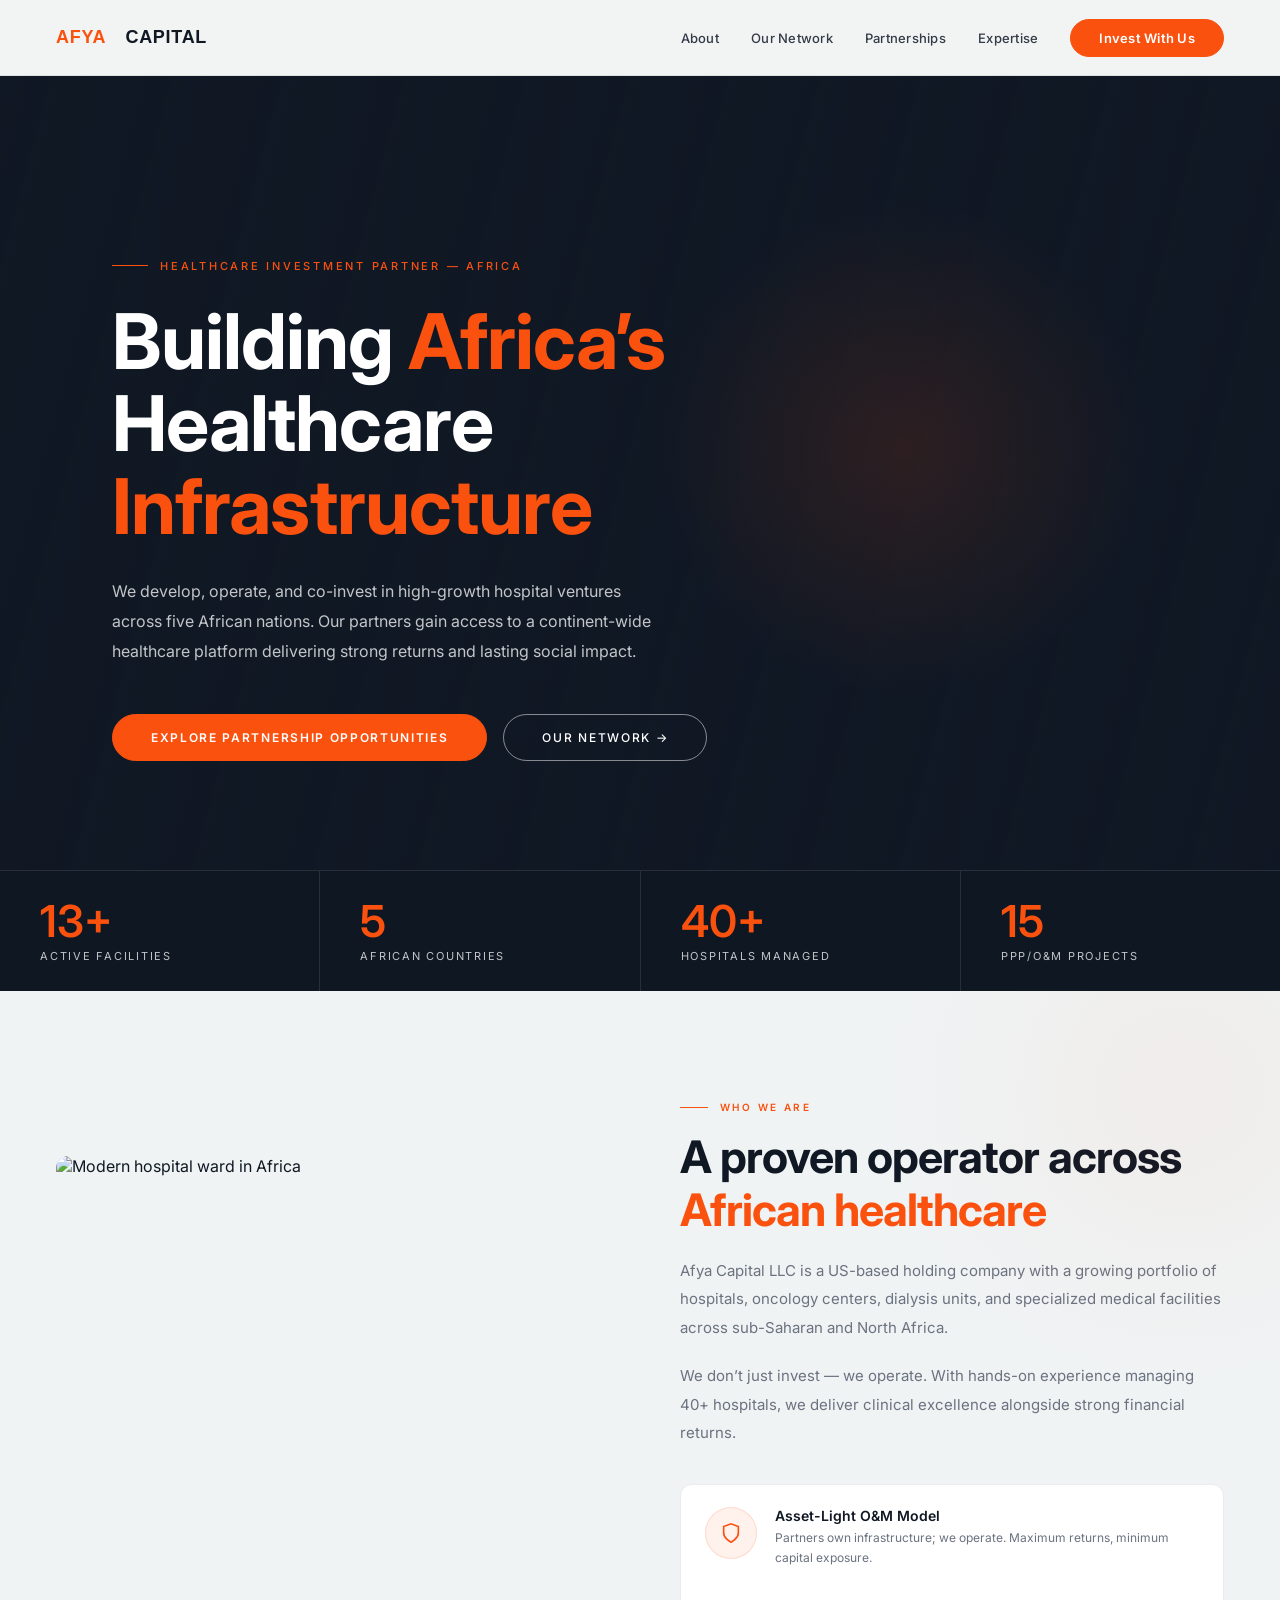
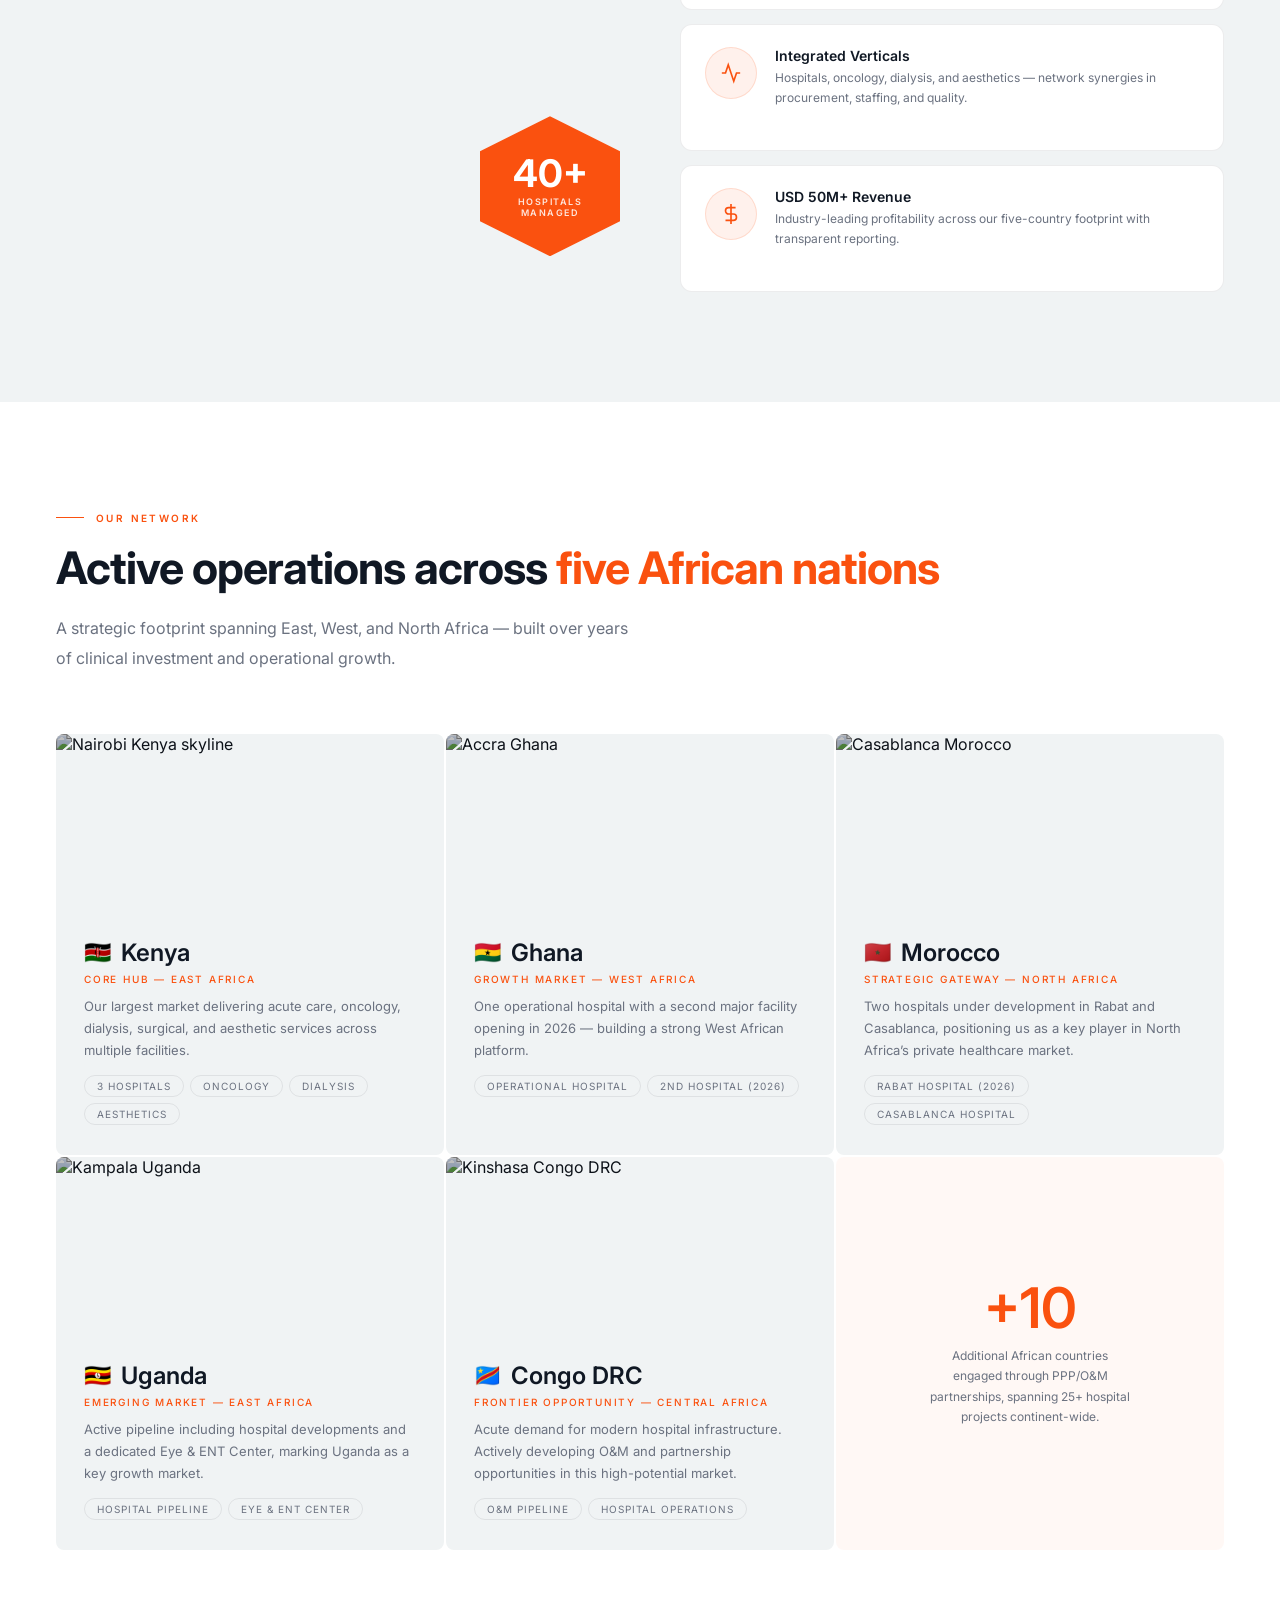
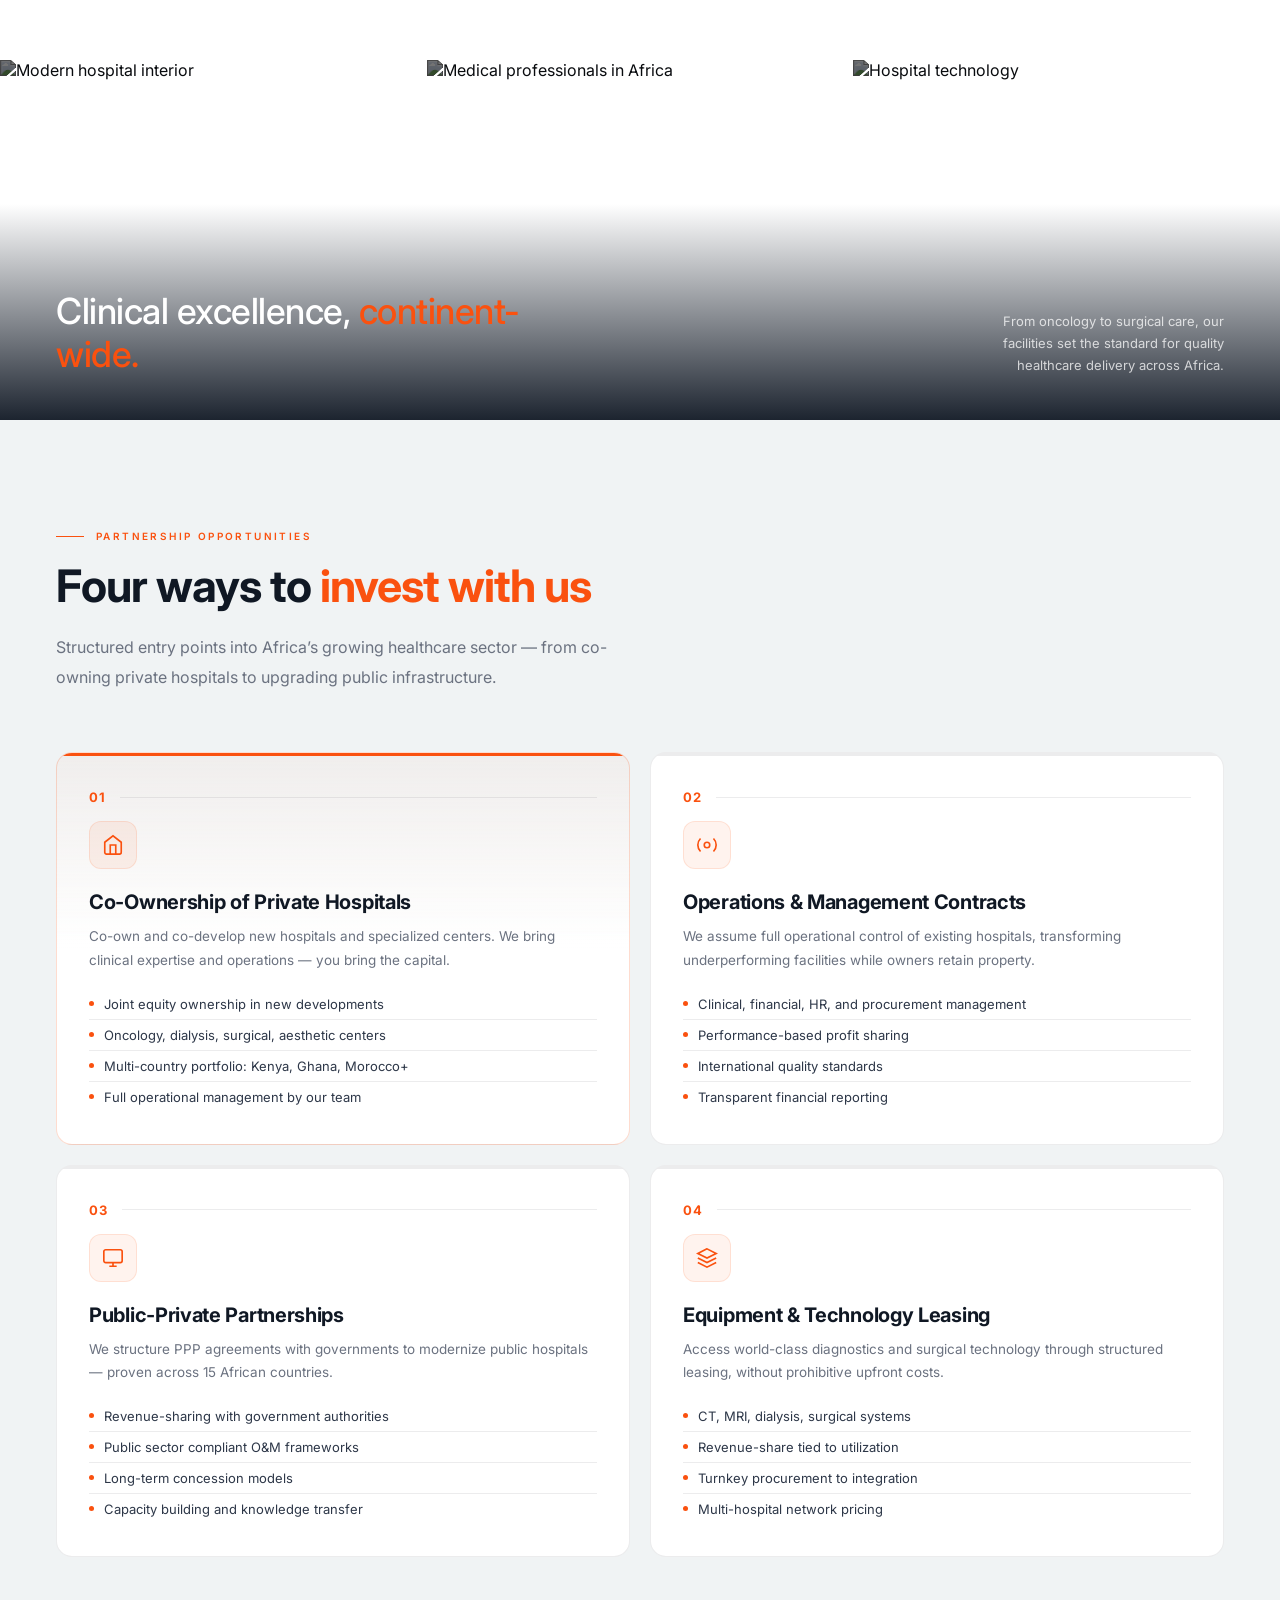
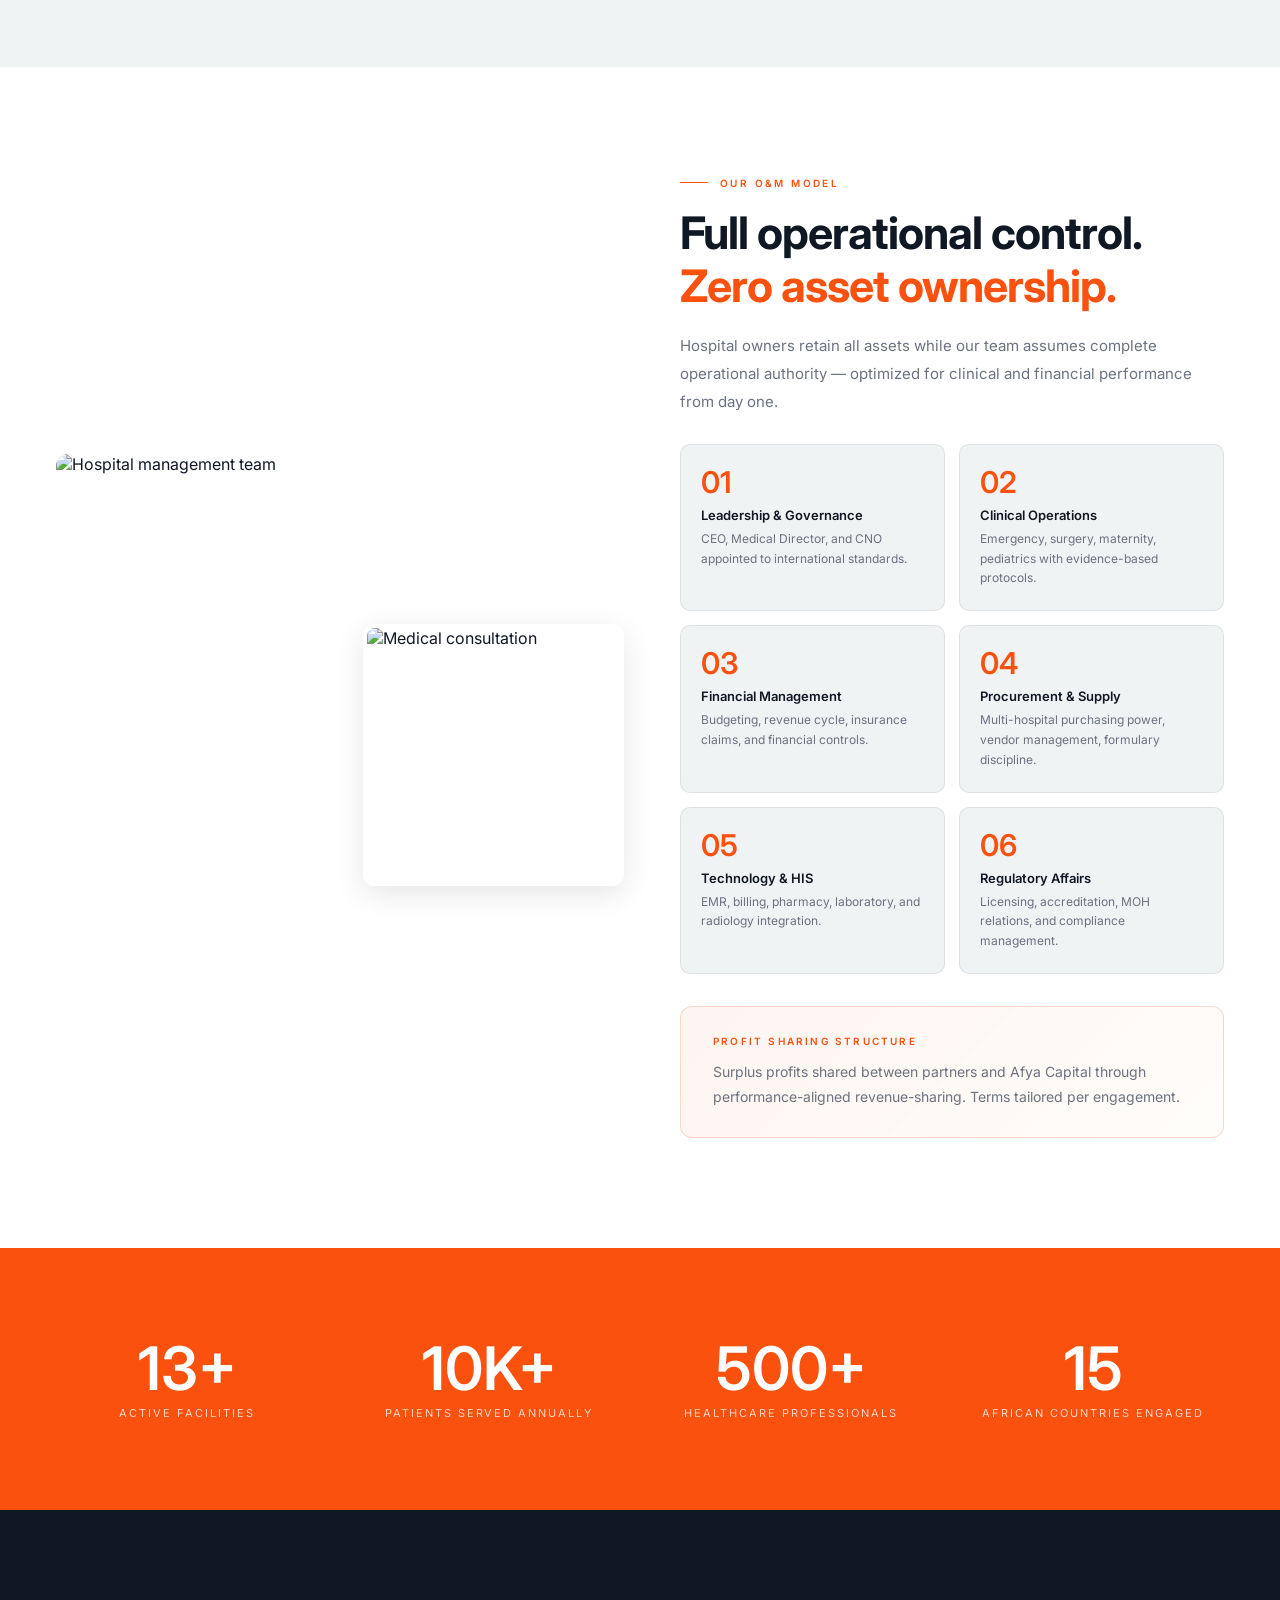
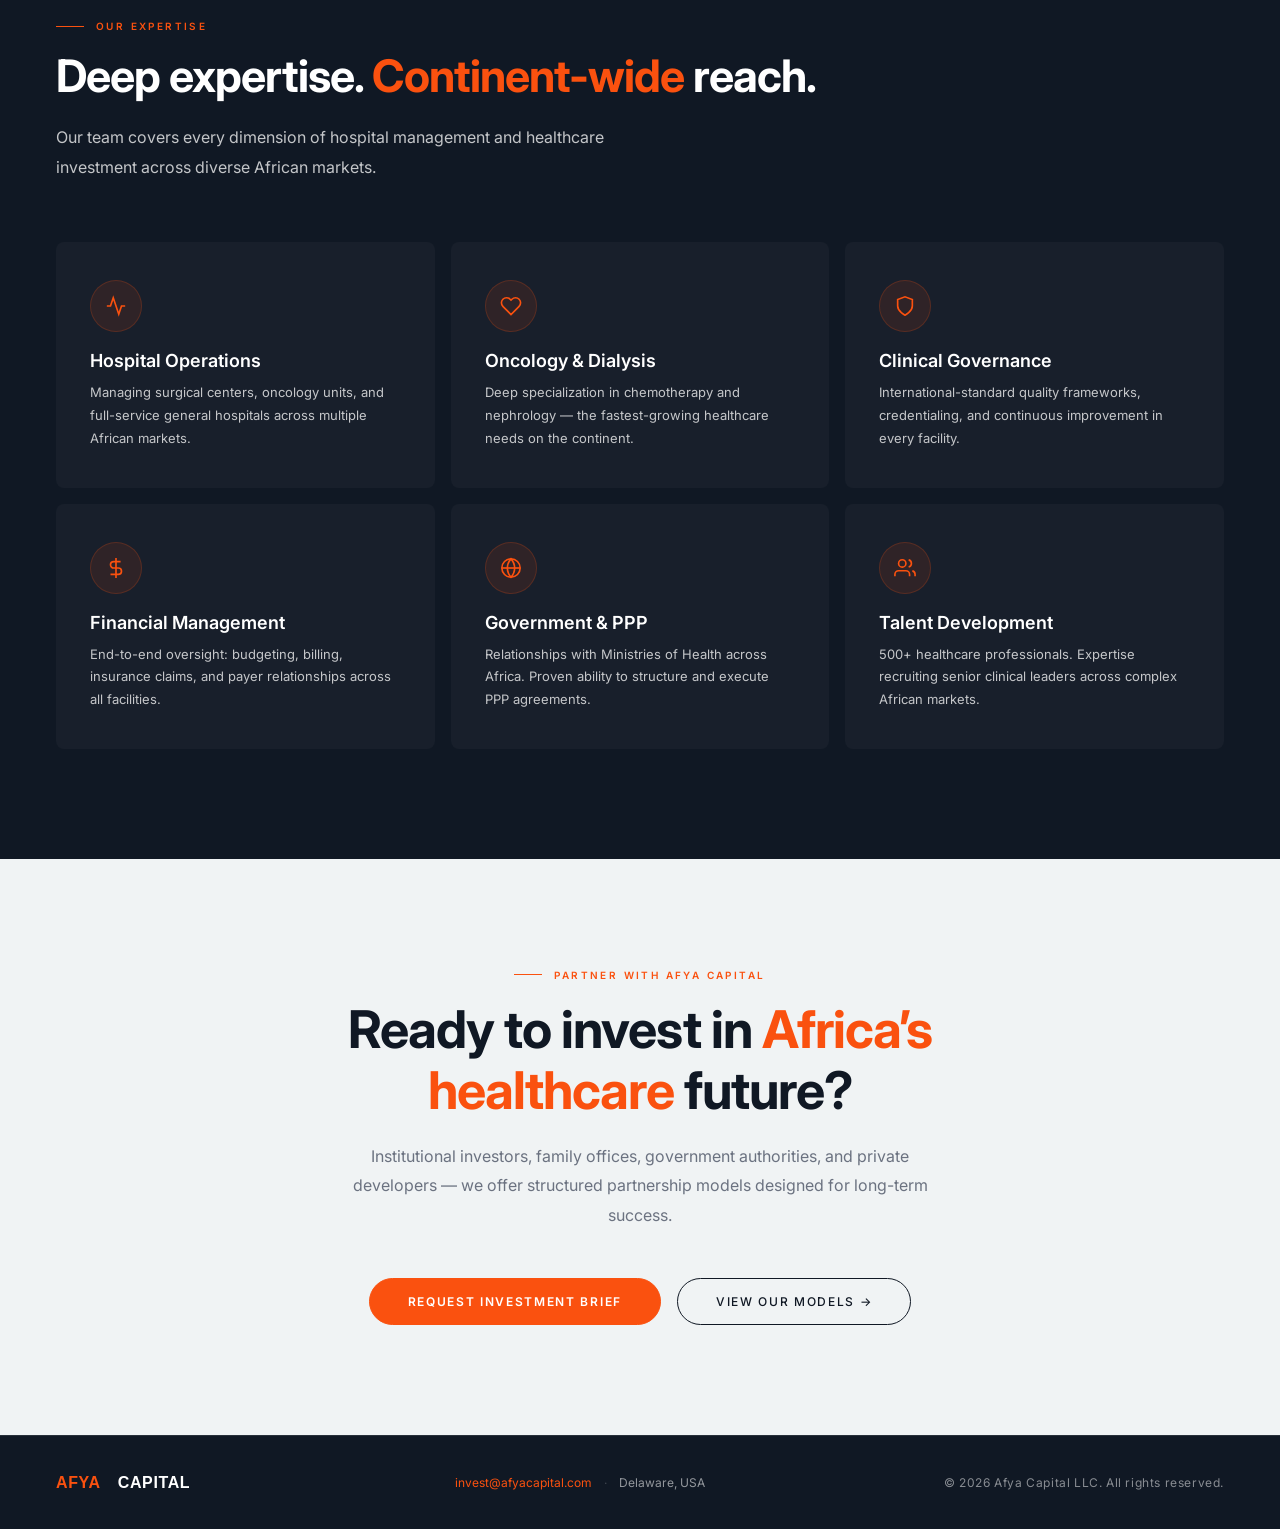
==== commit bfb3e3a6: "Switch to horizontal logo, Inter font, and fix audit issues Logo: - Recreate wordmark as horizontal " ====
--- a/extracted/index.html
+++ b/extracted/index.html
@@ -21,8 +21,8 @@
   <link rel="preconnect" href="https://fonts.googleapis.com">
   <link rel="preconnect" href="https://fonts.gstatic.com" crossorigin>
 
-  <!-- Fonts: DM Sans (matching Corex Business Strategist theme) -->
-  <link href="https://fonts.googleapis.com/css2?family=DM+Sans:opsz,wght@9..40,100..1000&display=swap" rel="stylesheet">
+  <!-- Font: Inter -->
+  <link href="https://fonts.googleapis.com/css2?family=Inter:opsz,wght@14..32,100..900&display=swap" rel="stylesheet">
 
   <!-- Styles -->
   <link rel="stylesheet" href="css/styles.css">
--- a/extracted/css/styles.css
+++ b/extracted/css/styles.css
@@ -1,7 +1,7 @@
 /* ==========================================================================
    Afya Capital — Healthcare Investment Landing Page
    Modern business theme inspired by Corex Home Strategist
-   Font: DM Sans | Accent: #fa510f (orange)
+   Font: Inter | Accent: #fa510f (orange)
    ========================================================================== */
 
 :root {
@@ -12,12 +12,11 @@
   --gray: #f0f3f4;
   --gray-light: #eeeee5;
   --white: #ffffff;
-  --yellow: #e8bf69;
-  --green: #16bd74;
+  --text: #2d3748;
   --border: rgba(16, 24, 36, 0.08);
   --border-dark: rgba(255, 255, 255, 0.1);
   --muted: #6b7280;
-  --muted-light: rgba(255, 255, 255, 0.65);
+  --muted-light: rgba(255, 255, 255, 0.75);
   --max-w: 1320px;
 }
 
@@ -35,7 +34,7 @@
 }
 
 body {
-  font-family: 'DM Sans', sans-serif;
+  font-family: 'Inter', -apple-system, BlinkMacSystemFont, sans-serif;
   background: var(--white);
   color: var(--black);
   overflow-x: hidden;
@@ -144,7 +143,7 @@
 
 .logo-wordmark {
   display: block;
-  width: 140px;
+  width: 180px;
   height: auto;
 }
 
@@ -241,8 +240,8 @@
   position: absolute;
   inset: 0;
   background:
-    linear-gradient(105deg, rgba(16, 24, 36, 0.96) 0%, rgba(16, 24, 36, 0.82) 45%, rgba(16, 24, 36, 0.45) 100%),
-    linear-gradient(to top, rgba(16, 24, 36, 0.7) 0%, transparent 50%);
+    linear-gradient(105deg, rgba(16, 24, 36, 0.92) 0%, rgba(16, 24, 36, 0.7) 40%, rgba(16, 24, 36, 0.3) 100%),
+    linear-gradient(to top, rgba(16, 24, 36, 0.6) 0%, transparent 40%);
 }
 
 .hero-glow {
@@ -805,48 +804,85 @@
 .pship-grid {
   display: grid;
   grid-template-columns: 1fr 1fr;
-  gap: 2px;
+  gap: 20px;
 }
 
 .pship-card {
-  padding: 48px 44px;
+  padding: 36px 32px 32px;
   background: var(--white);
   border: 1px solid var(--border);
-  border-radius: 12px;
+  border-radius: 16px;
   position: relative;
   overflow: hidden;
-  transition: background 0.3s, border-color 0.3s, box-shadow 0.3s;
+  transition: transform 0.3s, border-color 0.3s, box-shadow 0.3s;
+}
+
+.pship-card::before {
+  content: '';
+  position: absolute;
+  top: 0;
+  left: 0;
+  right: 0;
+  height: 3px;
+  background: var(--border);
+  transition: background 0.3s;
 }
 
 .pship-card:hover {
-  box-shadow: 0 8px 30px rgba(0, 0, 0, 0.06);
-  border-color: rgba(250, 81, 15, 0.2);
+  transform: translateY(-4px);
+  box-shadow: 0 12px 40px rgba(0, 0, 0, 0.08);
+  border-color: rgba(250, 81, 15, 0.25);
+}
+
+.pship-card:hover::before {
+  background: var(--main);
 }
 
 /* Featured partnership card */
 .pship-featured {
-  border-color: rgba(250, 81, 15, 0.3);
-  border-left: 3px solid var(--main);
+  border-color: rgba(250, 81, 15, 0.2);
+  background: linear-gradient(180deg, rgba(250, 81, 15, 0.03) 0%, var(--white) 50%);
+}
+
+.pship-featured::before {
+  height: 3px;
+  background: var(--main);
 }
 
 .pship-num {
-  font-size: 68px;
-  font-weight: 300;
-  color: rgba(250, 81, 15, 0.1);
-  line-height: 1;
-  margin-bottom: -16px;
+  font-size: 13px;
+  font-weight: 700;
+  color: var(--main);
+  letter-spacing: 0.06em;
+  margin-bottom: 16px;
+  display: flex;
+  align-items: center;
+  gap: 14px;
+}
+
+.pship-num::after {
+  content: '';
+  flex: 1;
+  height: 1px;
+  background: var(--border);
 }
 
 .pship-icon {
-  width: 52px;
-  height: 52px;
-  margin-bottom: 22px;
-  border-radius: 50%;
-  background: rgba(250, 81, 15, 0.08);
-  border: 1px solid rgba(250, 81, 15, 0.15);
+  width: 48px;
+  height: 48px;
+  margin-bottom: 20px;
+  border-radius: 12px;
+  background: rgba(250, 81, 15, 0.07);
+  border: 1px solid rgba(250, 81, 15, 0.12);
   display: flex;
   align-items: center;
   justify-content: center;
+  transition: background 0.3s, border-color 0.3s;
+}
+
+.pship-card:hover .pship-icon {
+  background: rgba(250, 81, 15, 0.12);
+  border-color: rgba(250, 81, 15, 0.25);
 }
 
 .pship-icon svg {
@@ -858,36 +894,46 @@
 }
 
 .pship-card h3 {
-  font-size: 24px;
-  font-weight: 600;
-  margin-bottom: 12px;
+  font-size: 20px;
+  font-weight: 700;
+  margin-bottom: 10px;
   color: var(--black);
-  letter-spacing: -0.5px;
+  letter-spacing: -0.3px;
+  line-height: 1.3;
 }
 
 .pship-card p {
-  font-size: 14px;
+  font-size: 13.5px;
   color: var(--muted);
-  line-height: 1.8;
-  margin-bottom: 18px;
+  line-height: 1.75;
+  margin-bottom: 16px;
+}
+
+.pship-card ul {
+  margin-top: auto;
 }
 
 .pship-card ul li {
   font-size: 13px;
-  color: var(--muted);
-  padding: 8px 0;
+  color: var(--text);
+  padding: 7px 0;
   border-bottom: 1px solid var(--border);
   display: flex;
-  align-items: flex-start;
+  align-items: center;
   gap: 10px;
 }
 
+.pship-card ul li:last-child {
+  border-bottom: none;
+}
+
 .pship-card ul li::before {
-  content: '\2192';
-  color: var(--main);
+  content: '';
+  width: 5px;
+  height: 5px;
+  border-radius: 50%;
+  background: var(--main);
   flex-shrink: 0;
-  font-size: 12px;
-  margin-top: 1px;
 }
 
 /* ==========================================================================
@@ -1092,7 +1138,7 @@
 .expertise-grid {
   display: grid;
   grid-template-columns: repeat(3, 1fr);
-  gap: 2px;
+  gap: 16px;
 }
 
 .exp-item {
@@ -1213,7 +1259,7 @@
 }
 
 .footer-logo .logo-wordmark {
-  width: 140px;
+  width: 160px;
   height: auto;
 }
 
@@ -1326,7 +1372,7 @@
   }
 
   .logo-wordmark {
-    width: 110px;
+    width: 140px;
   }
 
   section {
